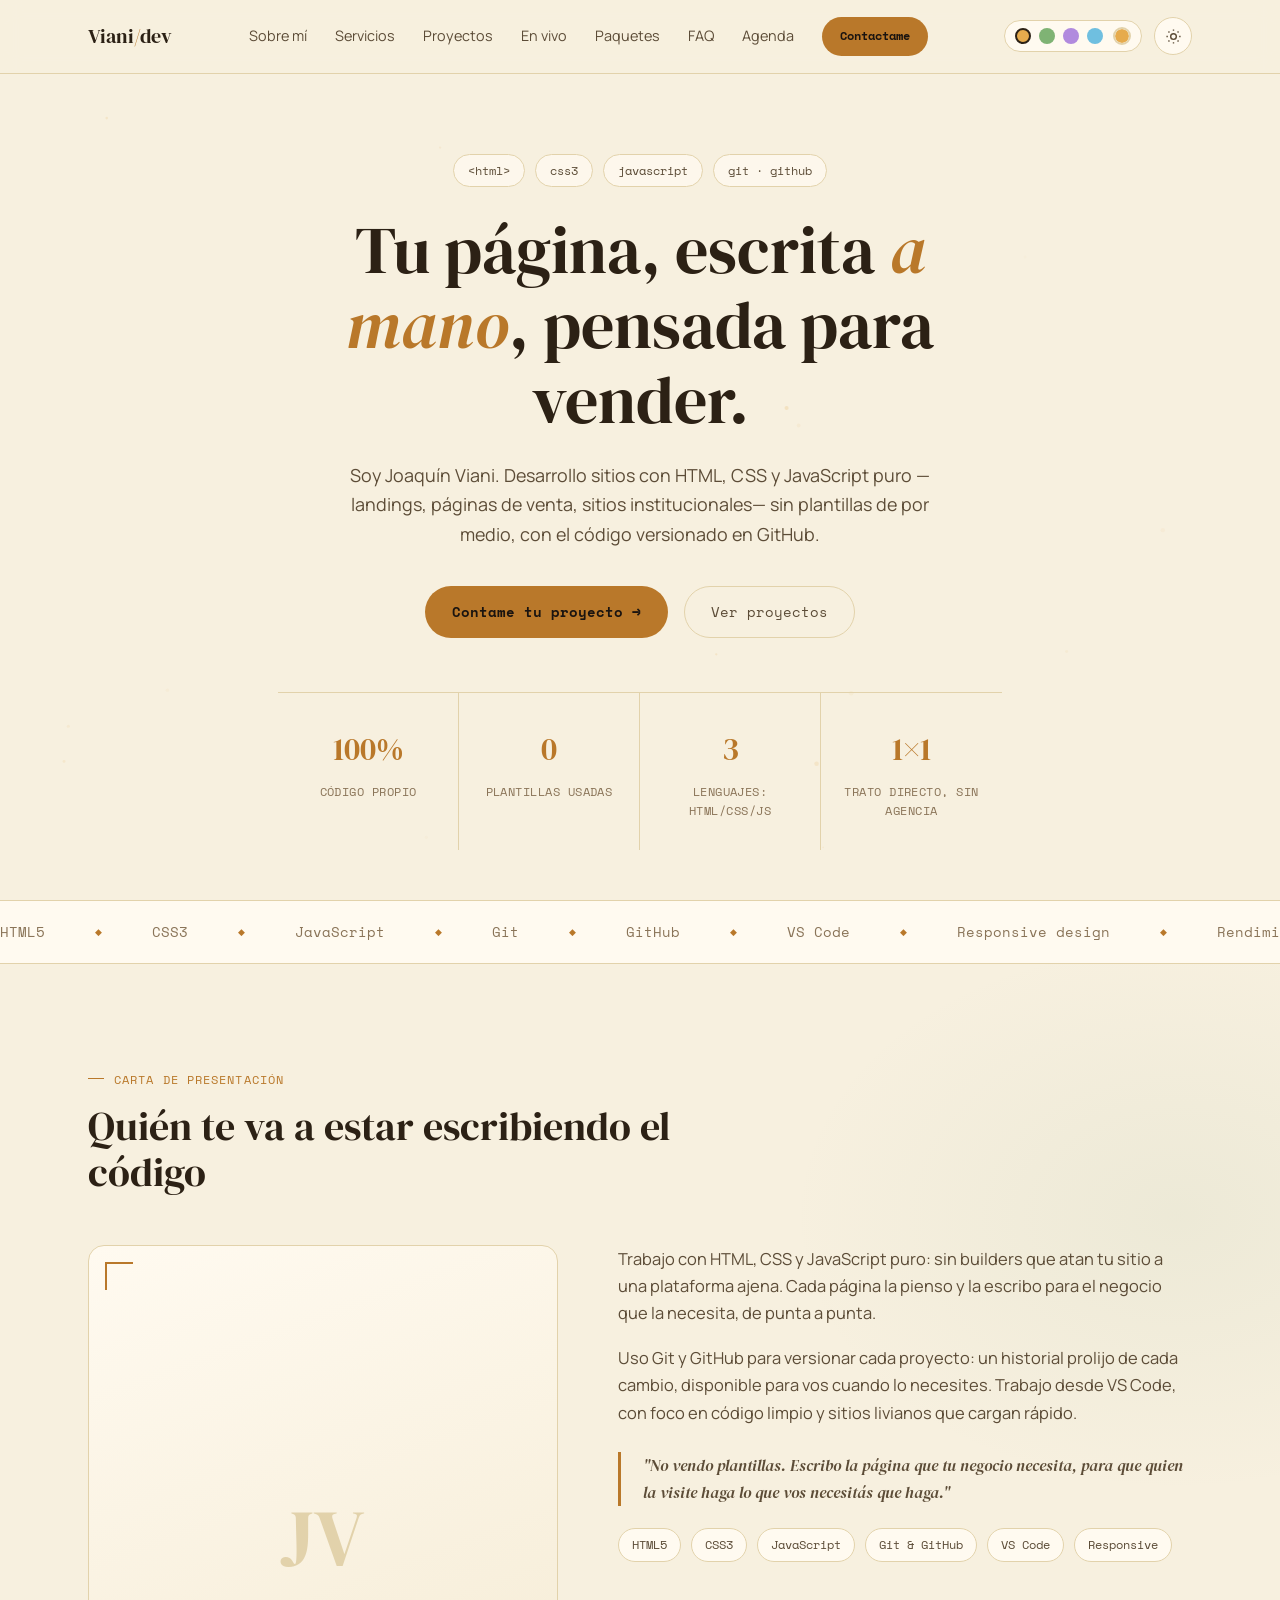
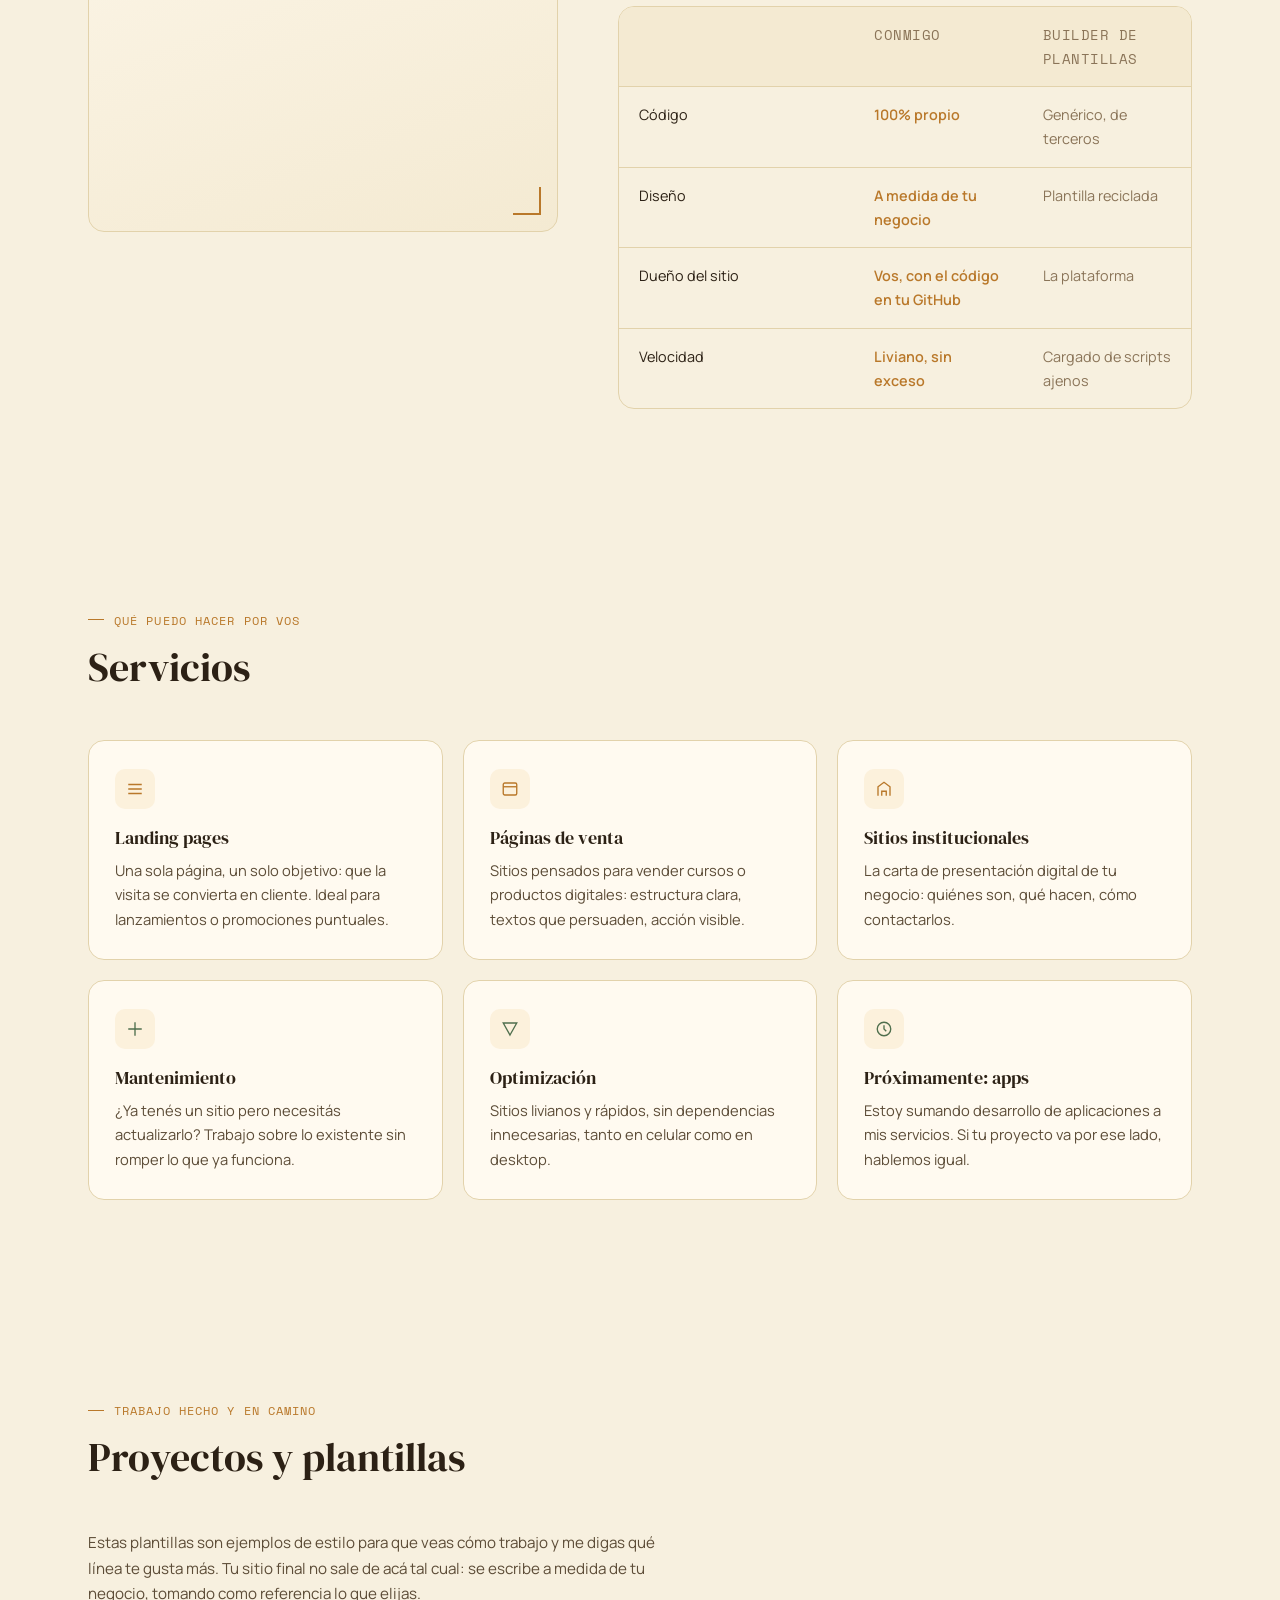
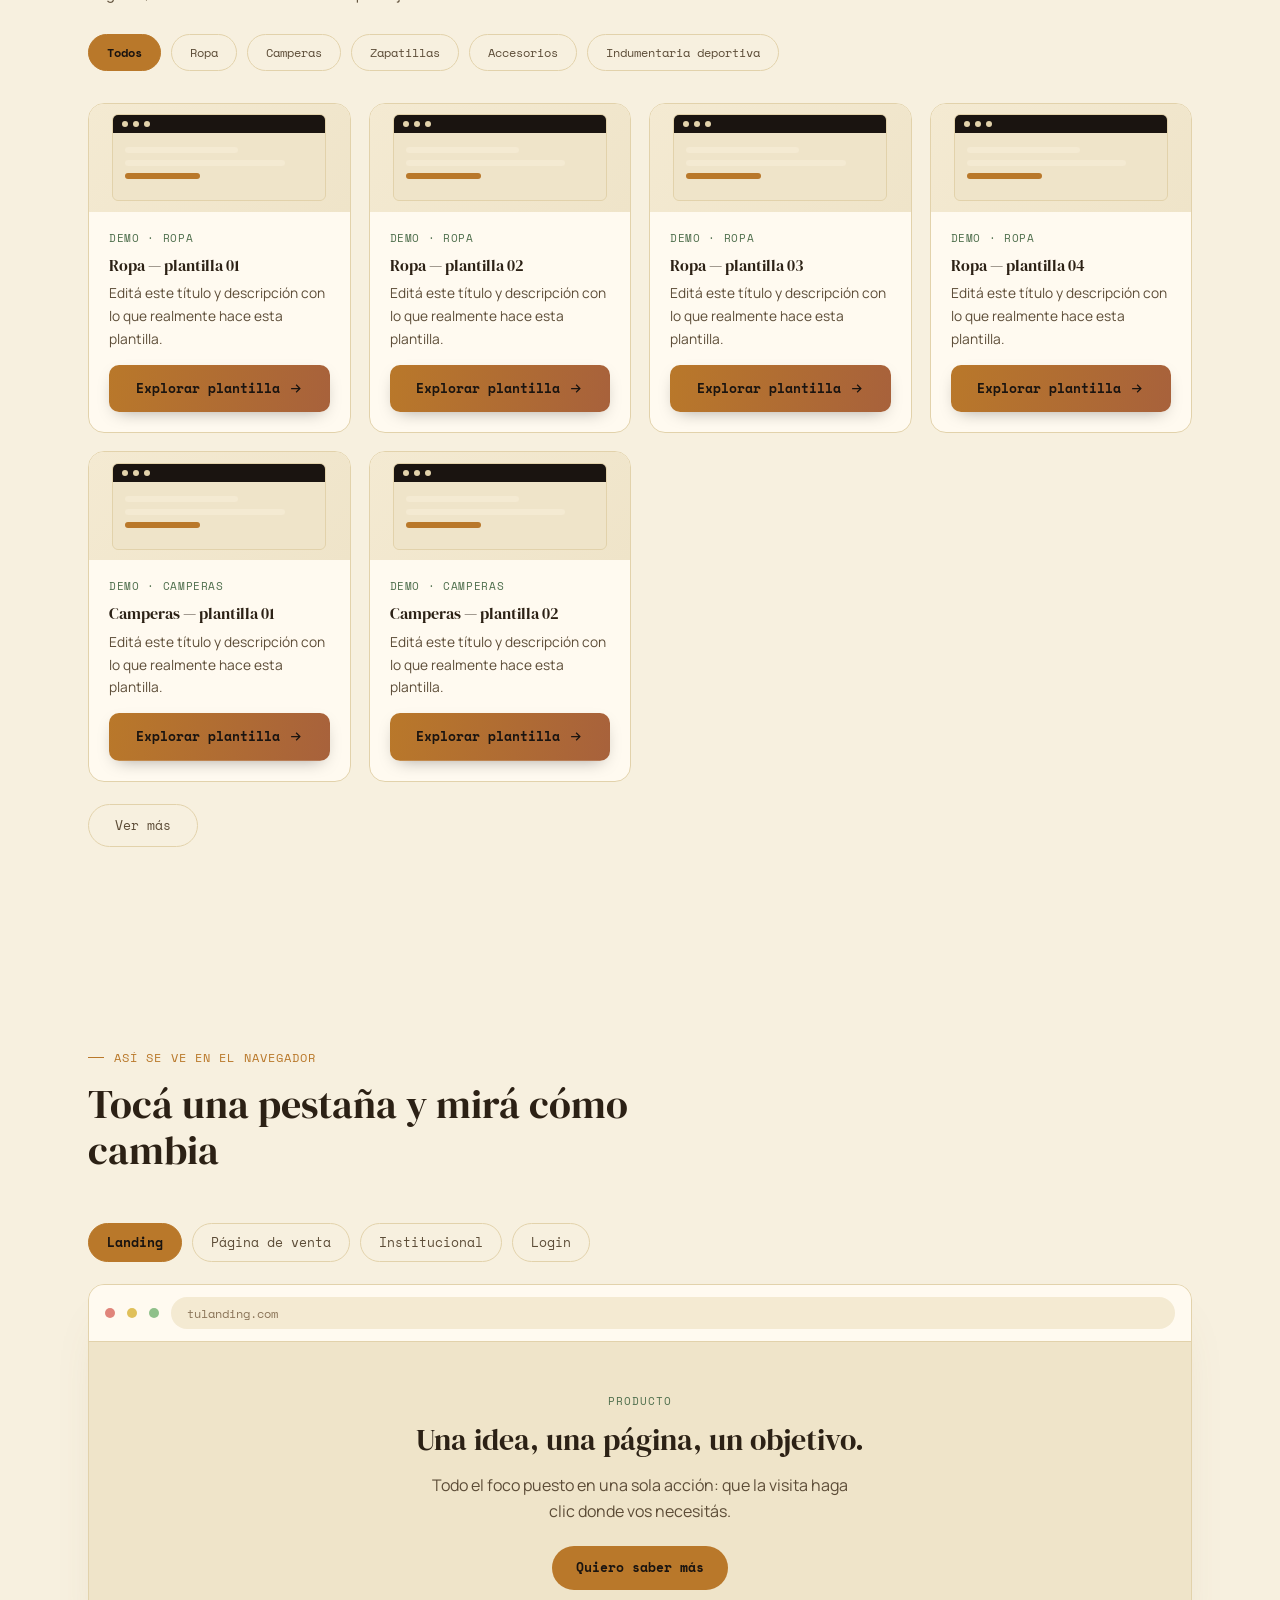
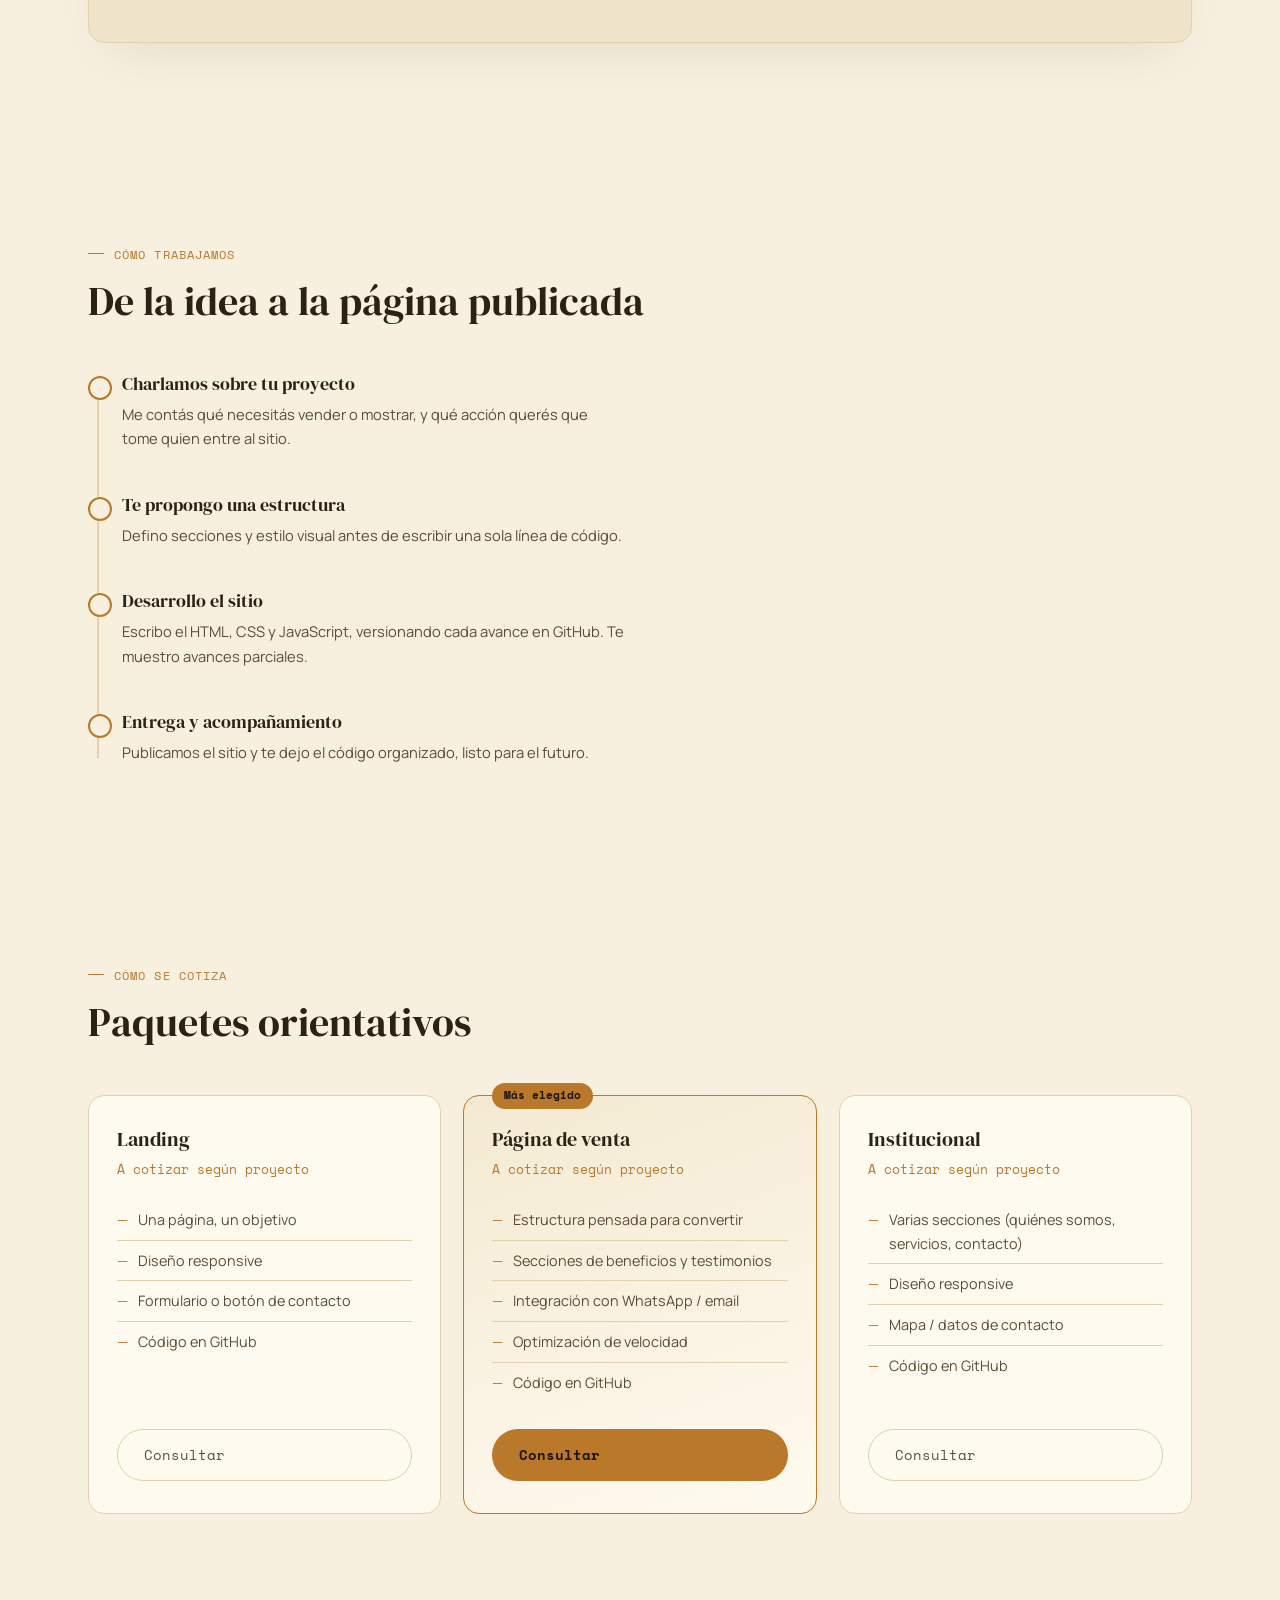
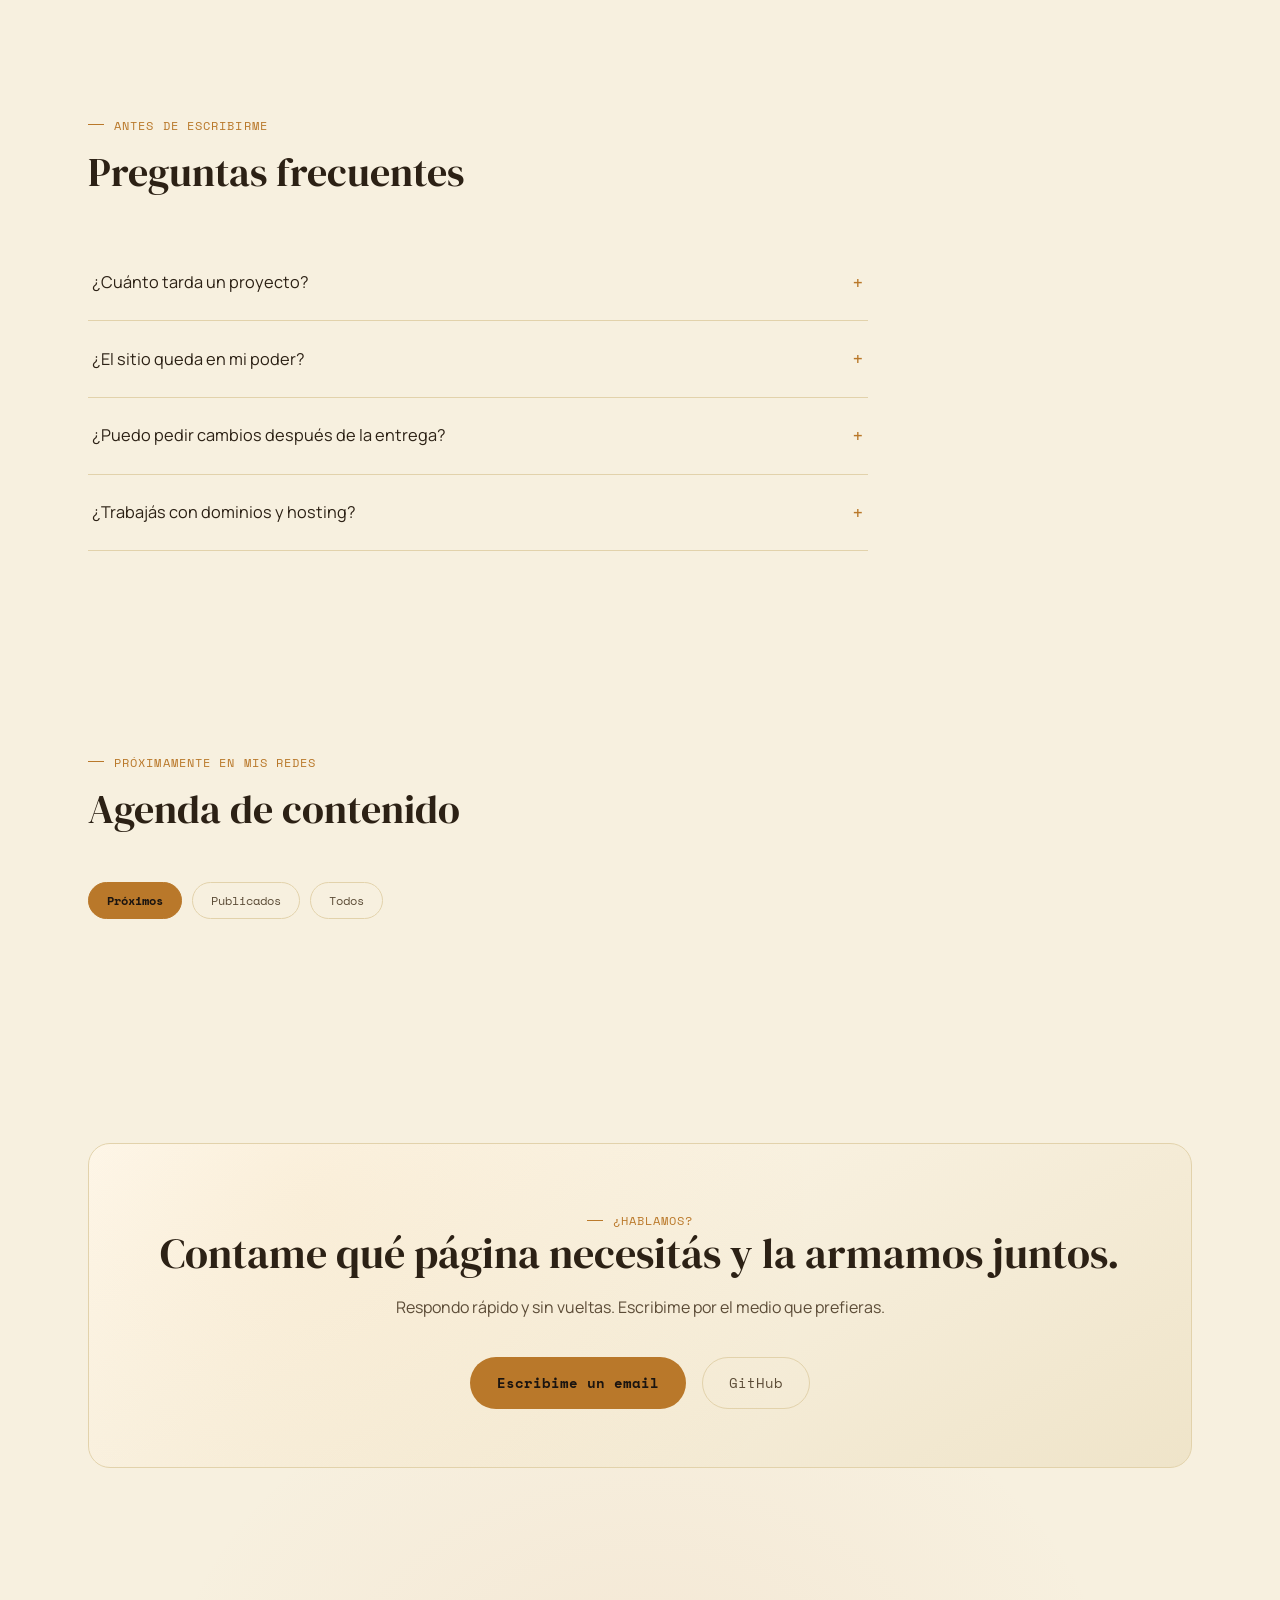
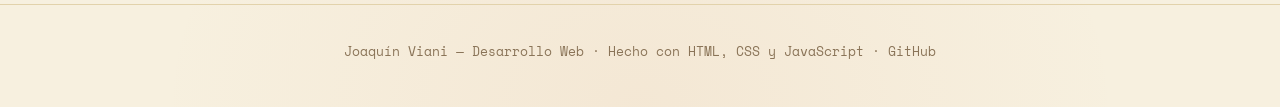
==== index.html @ 77b5a156 "Rediseño de transición de paleta, fondo ambiente global, baja temporal de Bitácora y paginado de Pro" ====
<!DOCTYPE html>
<html lang="es">
<head>
<meta charset="UTF-8">
<meta name="viewport" content="width=device-width, initial-scale=1.0">
<title>Joaquín Viani — Desarrollo Web</title>
<meta name="description" content="Joaquín Viani, desarrollador web. Sitios a medida con HTML, CSS y JavaScript.">
<link rel="preconnect" href="https://fonts.googleapis.com">
<link rel="preconnect" href="https://fonts.gstatic.com" crossorigin>
<link href="https://fonts.googleapis.com/css2?family=DM+Serif+Display:ital@0;1&family=Manrope:wght@400;500;600;700;800&family=Space+Mono:wght@400;700&display=swap" rel="stylesheet">
<link rel="stylesheet" href="style.css?v=20260902-6">
</head>
<body>
<canvas id="bgCanvas" aria-hidden="true"></canvas>

<header>
  <nav>
    <div class="logo">Viani<em>/</em>dev</div>
    <div class="nav-links">
      <a href="#sobre-mi">Sobre mí</a>
      <a href="#servicios">Servicios</a>
      <a href="#proyectos">Proyectos</a>
      <a href="#navegador">En vivo</a>
      <a href="#paquetes">Paquetes</a>
      <a href="#faq">FAQ</a>
      <a href="#agenda">Agenda</a>
      <a href="#contacto" class="nav-cta">Contactame</a>
    </div>
    <div class="nav-controls">
      <div class="palette-group" role="group" aria-label="Elegir paleta de color">
        <button class="palette-dot active" data-palette="amber" data-color="#e6ab4d" style="background:#e6ab4d" aria-label="Paleta ámbar" title="Ámbar"></button>
        <button class="palette-dot" data-palette="green" data-color="#7fb374" style="background:#7fb374" aria-label="Paleta verde" title="Verde"></button>
        <button class="palette-dot" data-palette="violet" data-color="#b18ade" style="background:#b18ade" aria-label="Paleta violeta" title="Violeta"></button>
        <button class="palette-dot" data-palette="sky" data-color="#6fbfe0" style="background:#6fbfe0" aria-label="Paleta celeste" title="Celeste"></button>
        <input type="color" class="live-color-picker" id="liveColorPicker" value="#e6ab4d" aria-label="Elegí tu propio color en vivo" title="Elegí tu propio color">
      </div>
      <button class="theme-toggle" id="themeToggle" aria-label="Cambiar entre tema claro y oscuro" title="Cambiar tema">
        <svg class="icon-moon" viewBox="0 0 24 24" fill="none" stroke="currentColor" stroke-width="2"><path d="M21 12.8A9 9 0 1 1 11.2 3a7 7 0 0 0 9.8 9.8z"/></svg>
        <svg class="icon-sun" viewBox="0 0 24 24" fill="none" stroke="currentColor" stroke-width="2"><circle cx="12" cy="12" r="4"/><path d="M12 2v2M12 20v2M4.9 4.9l1.4 1.4M17.7 17.7l1.4 1.4M2 12h2M20 12h2M4.9 19.1l1.4-1.4M17.7 6.3l1.4-1.4"/></svg>
      </button>
    </div>
  </nav>
  <div class="scroll-bar" id="scrollBar"></div>
</header>

<div class="theme-sweep" id="themeSweep"></div>

<button class="back-to-top" id="toTop" aria-label="Volver arriba" title="Volver arriba">
  <svg viewBox="0 0 24 24" fill="none" stroke="currentColor" stroke-width="2"><path d="M12 19V5M5 12l7-7 7 7"/></svg>
</button>

<main>
  <!-- ============ HERO ============ -->
  <section class="hero">
    <div class="wrap hero-inner">
      <div class="hero-badges">
        <span class="float-chip">&lt;html&gt;</span>
        <span class="float-chip">css3</span>
        <span class="float-chip">javascript</span>
        <span class="float-chip">git · github</span>
      </div>
      <h1>Tu página, escrita <em>a mano</em>, pensada para vender.</h1>
      <p class="lead">Soy Joaquín Viani. Desarrollo sitios con HTML, CSS y JavaScript puro —landings, páginas de venta, sitios institucionales— sin plantillas de por medio, con el código versionado en GitHub.</p>
      <div class="hero-ctas">
        <a href="#contacto" class="btn btn-primary">Contame tu proyecto →</a>
        <a href="#proyectos" class="btn btn-ghost">Ver proyectos</a>
      </div>

      <div class="stats-row">
        <div class="stat"><span class="num">100%</span><span class="lbl">Código propio</span></div>
        <div class="stat"><span class="num">0</span><span class="lbl">Plantillas usadas</span></div>
        <div class="stat"><span class="num">3</span><span class="lbl">Lenguajes: HTML/CSS/JS</span></div>
        <div class="stat"><span class="num">1×1</span><span class="lbl">Trato directo, sin agencia</span></div>
      </div>
    </div>
  </section>

  <div class="marquee-wrap">
    <div class="marquee-track">
      <span>HTML5</span><span>CSS3</span><span>JavaScript</span><span>Git</span><span>GitHub</span><span>VS Code</span><span>Responsive design</span><span>Rendimiento</span>
      <span>HTML5</span><span>CSS3</span><span>JavaScript</span><span>Git</span><span>GitHub</span><span>VS Code</span><span>Responsive design</span><span>Rendimiento</span>
    </div>
  </div>

  <!-- ============ SOBRE MI ============ -->
  <section id="sobre-mi">
    <div class="wrap">
      <div class="section-head reveal">
        <span class="eyebrow">Carta de presentación</span>
        <h2>Quién te va a estar escribiendo el código</h2>
      </div>
      <div class="about-wrap">
        <div class="about-frame reveal"><span class="initials">JV</span></div>
        <div class="about-copy reveal">
          <p>Trabajo con HTML, CSS y JavaScript puro: sin builders que atan tu sitio a una plataforma ajena. Cada página la pienso y la escribo para el negocio que la necesita, de punta a punta.</p>
          <p>Uso Git y GitHub para versionar cada proyecto: un historial prolijo de cada cambio, disponible para vos cuando lo necesites. Trabajo desde VS Code, con foco en código limpio y sitios livianos que cargan rápido.</p>
          <p class="quote-block">"No vendo plantillas. Escribo la página que tu negocio necesita, para que quien la visite haga lo que vos necesitás que haga."</p>
          <div class="stack-tags">
            <span class="tag">HTML5</span><span class="tag">CSS3</span><span class="tag">JavaScript</span>
            <span class="tag">Git & GitHub</span><span class="tag">VS Code</span><span class="tag">Responsive</span>
          </div>

          <div class="compare reveal">
            <div class="compare-row head"><div>&nbsp;</div><div>Conmigo</div><div>Builder de plantillas</div></div>
            <div class="compare-row"><div>Código</div><div class="me">100% propio</div><div class="them">Genérico, de terceros</div></div>
            <div class="compare-row"><div>Diseño</div><div class="me">A medida de tu negocio</div><div class="them">Plantilla reciclada</div></div>
            <div class="compare-row"><div>Dueño del sitio</div><div class="me">Vos, con el código en tu GitHub</div><div class="them">La plataforma</div></div>
            <div class="compare-row"><div>Velocidad</div><div class="me">Liviano, sin exceso</div><div class="them">Cargado de scripts ajenos</div></div>
          </div>
        </div>
      </div>
    </div>
  </section>

  <!-- ============ SERVICIOS ============ -->
  <section id="servicios">
    <div class="wrap">
      <div class="section-head reveal">
        <span class="eyebrow">Qué puedo hacer por vos</span>
        <h2>Servicios</h2>
      </div>
      <div class="services-grid">
        <div class="service-card reveal">
          <div class="icon"><svg width="18" height="18" viewBox="0 0 24 24" fill="none" stroke="var(--gold)" stroke-width="1.8"><path d="M3 12h18M3 6h18M3 18h18"/></svg></div>
          <h3>Landing pages</h3>
          <p>Una sola página, un solo objetivo: que la visita se convierta en cliente. Ideal para lanzamientos o promociones puntuales.</p>
        </div>
        <div class="service-card reveal">
          <div class="icon"><svg width="18" height="18" viewBox="0 0 24 24" fill="none" stroke="var(--gold)" stroke-width="1.8"><rect x="3" y="4" width="18" height="16" rx="2"/><path d="M3 9h18"/></svg></div>
          <h3>Páginas de venta</h3>
          <p>Sitios pensados para vender cursos o productos digitales: estructura clara, textos que persuaden, acción visible.</p>
        </div>
        <div class="service-card reveal">
          <div class="icon"><svg width="18" height="18" viewBox="0 0 24 24" fill="none" stroke="var(--gold)" stroke-width="1.8"><path d="M4 21V9l8-6 8 6v12"/><path d="M9 21v-6h6v6"/></svg></div>
          <h3>Sitios institucionales</h3>
          <p>La carta de presentación digital de tu negocio: quiénes son, qué hacen, cómo contactarlos.</p>
        </div>
        <div class="service-card reveal">
          <div class="icon"><svg width="18" height="18" viewBox="0 0 24 24" fill="none" stroke="var(--sage)" stroke-width="1.8"><path d="M12 3v18M3 12h18"/></svg></div>
          <h3>Mantenimiento</h3>
          <p>¿Ya tenés un sitio pero necesitás actualizarlo? Trabajo sobre lo existente sin romper lo que ya funciona.</p>
        </div>
        <div class="service-card reveal">
          <div class="icon"><svg width="18" height="18" viewBox="0 0 24 24" fill="none" stroke="var(--sage)" stroke-width="1.8"><path d="M12 20l9-16H3z"/></svg></div>
          <h3>Optimización</h3>
          <p>Sitios livianos y rápidos, sin dependencias innecesarias, tanto en celular como en desktop.</p>
        </div>
        <div class="service-card reveal">
          <div class="icon"><svg width="18" height="18" viewBox="0 0 24 24" fill="none" stroke="var(--sage)" stroke-width="1.8"><circle cx="12" cy="12" r="9"/><path d="M12 7v5l3 3"/></svg></div>
          <h3>Próximamente: apps</h3>
          <p>Estoy sumando desarrollo de aplicaciones a mis servicios. Si tu proyecto va por ese lado, hablemos igual.</p>
        </div>
      </div>
    </div>
  </section>

  <!-- ============ PROYECTOS ============ -->
  <section id="proyectos">
    <div class="wrap">
      <div class="section-head reveal">
        <span class="eyebrow">Trabajo hecho y en camino</span>
        <h2>Proyectos y plantillas</h2>
      </div>
      <p style="color:var(--dim); max-width:64ch; margin-bottom:28px; font-size:0.95rem;">Estas plantillas son ejemplos de estilo para que veas cómo trabajo y me digas qué línea te gusta más. Tu sitio final no sale de acá tal cual: se escribe a medida de tu negocio, tomando como referencia lo que elijas.</p>
      <div class="filter-row" id="filterRow"></div>
      <div class="projects-grid" id="projectsGrid"></div>
      <button class="agenda-more" id="projectsMore" type="button">Ver más</button>
    </div>
  </section>


  <!-- ============ NAVEGADOR EN VIVO ============ -->
  <section id="navegador">
    <div class="wrap">
      <div class="section-head reveal">
        <span class="eyebrow">Así se ve en el navegador</span>
        <h2>Tocá una pestaña y mirá cómo cambia</h2>
      </div>
      <div class="demo-tabs">
        <button class="demo-tab active" data-demo="landing">Landing</button>
        <button class="demo-tab" data-demo="venta">Página de venta</button>
        <button class="demo-tab" data-demo="institucional">Institucional</button>
        <button class="demo-tab" data-demo="login">Login</button>
      </div>
      <div class="big-browser reveal">
        <div class="big-browser-bar">
          <span class="bb-dot r"></span><span class="bb-dot y"></span><span class="bb-dot g"></span>
          <div class="big-browser-url" id="demoUrl">tulanding.com</div>
        </div>
        <div class="demo-screen active" data-screen="landing">
          <span class="d-eyebrow">Producto</span>
          <h3>Una idea, una página, un objetivo.</h3>
          <p>Todo el foco puesto en una sola acción: que la visita haga clic donde vos necesitás.</p>
          <span class="d-btn">Quiero saber más</span>
        </div>
        <div class="demo-screen" data-screen="venta">
          <span class="d-eyebrow">Curso online</span>
          <h3>Tu curso, listo para vender hoy.</h3>
          <p>Beneficios, testimonios y botón de inscripción, en una estructura pensada para convertir.</p>
          <span class="d-btn">Inscribirme</span>
        </div>
        <div class="demo-screen" data-screen="institucional">
          <span class="d-eyebrow">Negocio local</span>
          <h3>Quiénes somos y cómo encontrarnos.</h3>
          <p>La carta de presentación digital de tu negocio, simple y fácil de mantener.</p>
          <span class="d-btn">Contactar</span>
        </div>
        <div class="demo-screen" data-screen="login">
          <div class="glow-login">
            <h3>Bienvenido de nuevo</h3>
            <input type="text" class="glow-input" placeholder="Usuario" readonly>
            <input type="password" class="glow-input" placeholder="Contraseña" readonly>
            <span class="d-btn">Ingresar</span>
          </div>
        </div>
      </div>
    </div>
  </section>

  <!-- ============ PROCESO ============ -->
  <section id="proceso">
    <div class="wrap">
      <div class="section-head reveal">
        <span class="eyebrow">Cómo trabajamos</span>
        <h2>De la idea a la página publicada</h2>
      </div>
      <div class="timeline">
        <div class="t-item reveal"><h3>Charlamos sobre tu proyecto</h3><p>Me contás qué necesitás vender o mostrar, y qué acción querés que tome quien entre al sitio.</p></div>
        <div class="t-item reveal"><h3>Te propongo una estructura</h3><p>Defino secciones y estilo visual antes de escribir una sola línea de código.</p></div>
        <div class="t-item reveal"><h3>Desarrollo el sitio</h3><p>Escribo el HTML, CSS y JavaScript, versionando cada avance en GitHub. Te muestro avances parciales.</p></div>
        <div class="t-item reveal"><h3>Entrega y acompañamiento</h3><p>Publicamos el sitio y te dejo el código organizado, listo para el futuro.</p></div>
      </div>
    </div>
  </section>

  <!-- ============ PAQUETES ============ -->
  <section id="paquetes">
    <div class="wrap">
      <div class="section-head reveal">
        <span class="eyebrow">Cómo se cotiza</span>
        <h2>Paquetes orientativos</h2>
      </div>
      <div class="pricing-grid">
        <div class="price-card reveal">
          <h3>Landing</h3>
          <span class="price-sub">A cotizar según proyecto</span>
          <ul>
            <li>Una página, un objetivo</li>
            <li>Diseño responsive</li>
            <li>Formulario o botón de contacto</li>
            <li>Código en GitHub</li>
          </ul>
          <a href="#contacto" class="btn btn-ghost">Consultar</a>
        </div>
        <div class="price-card featured reveal">
          <h3>Página de venta</h3>
          <span class="price-sub">A cotizar según proyecto</span>
          <ul>
            <li>Estructura pensada para convertir</li>
            <li>Secciones de beneficios y testimonios</li>
            <li>Integración con WhatsApp / email</li>
            <li>Optimización de velocidad</li>
            <li>Código en GitHub</li>
          </ul>
          <a href="#contacto" class="btn btn-primary">Consultar</a>
        </div>
        <div class="price-card reveal">
          <h3>Institucional</h3>
          <span class="price-sub">A cotizar según proyecto</span>
          <ul>
            <li>Varias secciones (quiénes somos, servicios, contacto)</li>
            <li>Diseño responsive</li>
            <li>Mapa / datos de contacto</li>
            <li>Código en GitHub</li>
          </ul>
          <a href="#contacto" class="btn btn-ghost">Consultar</a>
        </div>
      </div>
    </div>
  </section>

  <!-- ============ FAQ ============ -->
  <section id="faq">
    <div class="wrap">
      <div class="section-head reveal">
        <span class="eyebrow">Antes de escribirme</span>
        <h2>Preguntas frecuentes</h2>
      </div>
      <div class="faq-list">
        <details class="faq-item reveal">
          <summary>¿Cuánto tarda un proyecto? <span class="plus">+</span></summary>
          <p class="faq-a">Depende de la complejidad: una landing simple puede estar en pocos días; un sitio institucional con varias secciones lleva más tiempo. Te doy un plazo estimado apenas hablamos de tu proyecto.</p>
        </details>
        <details class="faq-item reveal">
          <summary>¿El sitio queda en mi poder? <span class="plus">+</span></summary>
          <p class="faq-a">Sí. Te entrego el código fuente y el repositorio, así el sitio es tuyo y no depende de que yo siga disponible para que siga funcionando.</p>
        </details>
        <details class="faq-item reveal">
          <summary>¿Puedo pedir cambios después de la entrega? <span class="plus">+</span></summary>
          <p class="faq-a">Sí, coordinamos el alcance de esos ajustes cuando surjan. Como conozco el código de tu proyecto, suele ser rápido.</p>
        </details>
        <details class="faq-item reveal">
          <summary>¿Trabajás con dominios y hosting? <span class="plus">+</span></summary>
          <p class="faq-a">Te oriento en cómo conseguirlos y dejar el sitio publicado, aunque la contratación del dominio/hosting corre por tu cuenta.</p>
        </details>
      </div>
    </div>
  </section>

  <!-- ============ AGENDA DE CONTENIDO ============ -->
  <section id="agenda">
    <div class="wrap">
      <div class="section-head reveal">
        <span class="eyebrow">Próximamente en mis redes</span>
        <h2>Agenda de contenido</h2>
      </div>
      <div class="filter-row" id="agendaFilterRow"></div>
      <div class="agenda-grid reveal" id="agendaGrid">
        <div class="agenda-card" data-date="2026-09-04"><div class="ac-date"><span class="ac-day">04</span><span class="ac-mon">Sep</span></div><p class="ac-title">Selector de color en vivo</p><a class="ac-tag" href="https://instagram.com/viani.dev" target="_blank" rel="noopener">Instagram</a></div>
        <div class="agenda-card" data-date="2026-09-06"><div class="ac-date"><span class="ac-day">06</span><span class="ac-mon">Sep</span></div><p class="ac-title">3 proyectos que te consiguen tu primer cliente</p><a class="ac-tag" href="https://instagram.com/viani.dev" target="_blank" rel="noopener">Instagram</a></div>
        <div class="agenda-card" data-date="2026-09-07"><div class="ac-date"><span class="ac-day">07</span><span class="ac-mon">Sep</span></div><p class="ac-title">Modo oscuro con transición tipo iris</p><a class="ac-tag" href="https://instagram.com/viani.dev" target="_blank" rel="noopener">Instagram</a></div>
        <div class="agenda-card" data-date="2026-09-09"><div class="ac-date"><span class="ac-day">09</span><span class="ac-mon">Sep</span></div><p class="ac-title">CSS Cheat Sheet: las propiedades que más vas a usar</p><a class="ac-tag" href="https://instagram.com/viani.dev" target="_blank" rel="noopener">Instagram</a></div>
        <div class="agenda-card" data-date="2026-09-11"><div class="ac-date"><span class="ac-day">11</span><span class="ac-mon">Sep</span></div><p class="ac-title">Filtro de categorías sin ninguna librería</p><a class="ac-tag" href="https://instagram.com/viani.dev" target="_blank" rel="noopener">Instagram</a></div>
        <div class="agenda-card" data-date="2026-09-13"><div class="ac-date"><span class="ac-day">13</span><span class="ac-mon">Sep</span></div><p class="ac-title">Antes/Después: de HTML sin estilos a esto</p><a class="ac-tag" href="https://instagram.com/viani.dev" target="_blank" rel="noopener">Instagram</a></div>
        <div class="agenda-card" data-date="2026-09-14"><div class="ac-date"><span class="ac-day">14</span><span class="ac-mon">Sep</span></div><p class="ac-title">Partículas animadas en el hero con Canvas</p><a class="ac-tag" href="https://instagram.com/viani.dev" target="_blank" rel="noopener">Instagram</a></div>
        <div class="agenda-card" data-date="2026-09-16"><div class="ac-date"><span class="ac-day">16</span><span class="ac-mon">Sep</span></div><p class="ac-title">CSS Grid en 60 segundos</p><a class="ac-tag" href="https://instagram.com/viani.dev" target="_blank" rel="noopener">Instagram</a></div>
        <div class="agenda-card" data-date="2026-09-18"><div class="ac-date"><span class="ac-day">18</span><span class="ac-mon">Sep</span></div><p class="ac-title">Barra de progreso de scroll en 4 líneas</p><a class="ac-tag" href="https://instagram.com/viani.dev" target="_blank" rel="noopener">Instagram</a></div>
        <div class="agenda-card" data-date="2026-09-20"><div class="ac-date"><span class="ac-day">20</span><span class="ac-mon">Sep</span></div><p class="ac-title">FAQ acordeón sin una sola línea de JavaScript</p><a class="ac-tag" href="https://instagram.com/viani.dev" target="_blank" rel="noopener">Instagram</a></div>
        <div class="agenda-card" data-date="2026-09-21"><div class="ac-date"><span class="ac-day">21</span><span class="ac-mon">Sep</span></div><p class="ac-title">Antes de aceptar un cliente, preguntate esto</p><a class="ac-tag" href="https://instagram.com/viani.dev" target="_blank" rel="noopener">Instagram</a></div>
        <div class="agenda-card" data-date="2026-09-23"><div class="ac-date"><span class="ac-day">23</span><span class="ac-mon">Sep</span></div><p class="ac-title">Texto en movimiento infinito (marquee) con CSS puro</p><a class="ac-tag" href="https://instagram.com/viani.dev" target="_blank" rel="noopener">Instagram</a></div>
        <div class="agenda-card" data-date="2026-09-25"><div class="ac-date"><span class="ac-day">25</span><span class="ac-mon">Sep</span></div><p class="ac-title">5 funciones de JavaScript que todo dev debería saber</p><a class="ac-tag" href="https://instagram.com/viani.dev" target="_blank" rel="noopener">Instagram</a></div>
        <div class="agenda-card" data-date="2026-09-27"><div class="ac-date"><span class="ac-day">27</span><span class="ac-mon">Sep</span></div><p class="ac-title">Animaciones al hacer scroll con Intersection Observer</p><a class="ac-tag" href="https://instagram.com/viani.dev" target="_blank" rel="noopener">Instagram</a></div>
        <div class="agenda-card" data-date="2026-09-28"><div class="ac-date"><span class="ac-day">28</span><span class="ac-mon">Sep</span></div><p class="ac-title">Login animado con efecto glow</p><a class="ac-tag" href="https://instagram.com/viani.dev" target="_blank" rel="noopener">Instagram</a></div>
        <div class="agenda-card" data-date="2026-09-30"><div class="ac-date"><span class="ac-day">30</span><span class="ac-mon">Sep</span></div><p class="ac-title">Reto: armá esto en 60 segundos</p><a class="ac-tag" href="https://instagram.com/viani.dev" target="_blank" rel="noopener">Instagram</a></div>
      </div>
      <button class="agenda-more" id="agendaMore" type="button">Ver más</button>
    </div>
  </section>

  <!-- ============ BITÁCORA (dada de baja temporalmente a pedido — el contenido queda acá abajo comentado para reactivarla sacando este comentario) ============
  <section id="bitacora">
    <div class="wrap">
      <div class="section-head reveal">
        <span class="eyebrow">Bitácora</span>
        <h2>Este mismo sitio, en construcción constante</h2>
      </div>
      <div class="gitlog-rail reveal">
        <div class="gitlog-item"><span class="gl-msg">Sumada pestaña Login con efecto glow al navegador interactivo</span><span class="gl-time">hoy</span></div>
        <div class="gitlog-item"><span class="gl-msg">Sumado selector de color en vivo en el header</span><span class="gl-time">hoy</span></div>
        <div class="gitlog-item"><span class="gl-msg">Sumado selector de tema oscuro / claro</span><span class="gl-time">hoy</span></div>
        <div class="gitlog-item"><span class="gl-msg">Agregado navegador interactivo con pestañas</span><span class="gl-time">hoy</span></div>
        <div class="gitlog-item"><span class="gl-msg">Sumados filtros de categoría en Proyectos</span><span class="gl-time">esta semana</span></div>
        <div class="gitlog-item"><span class="gl-msg">Agregada sección de FAQ con acordeón</span><span class="gl-time">esta semana</span></div>
        <div class="gitlog-item"><span class="gl-msg">Primera versión publicada</span><span class="gl-time">esta semana</span></div>
      </div>
    </div>
  </section>
  -->

  <!-- ============ CONTACTO ============ -->
  <section id="contacto">
    <div class="wrap">
      <div class="contact-box reveal">
        <span class="eyebrow">¿Hablamos?</span>
        <h2>Contame qué página necesitás y la armamos juntos.</h2>
        <p>Respondo rápido y sin vueltas. Escribime por el medio que prefieras.</p>
        <div class="contact-links">
          <a href="mailto:viani.code@gmail.com" class="btn btn-primary">Escribime un email</a>
          <a href="https://github.com/vianidev" class="btn btn-ghost">GitHub</a>
        </div>
      </div>
    </div>
  </section>
</main>

<footer>
  <div class="wrap">
    <p>Joaquín Viani — Desarrollo Web · Hecho con HTML, CSS y JavaScript · <a href="https://github.com/vianidev">GitHub</a></p>
  </div>
</footer>

<script src="script.js?v=20260902-6"></script>

</body>
</html>
---- style.css ----
@property --gold{ syntax:'<color>'; inherits:true; initial-value:#e6ab4d; }
@property --gold-deep{ syntax:'<color>'; inherits:true; initial-value:#c68a34; }

:root{
    --bg: #17110d;
    --bg-2: #1e1610;
    --surface: #271d15;
    --surface-2: #302418;
    --border: #3d2f21;
    --cream: #f6ecd9;
    --dim: #c2ae91;
    --faint: #8a7860;
    --gold: #e6ab4d;
    --gold-deep: #c68a34;
    --copper: #cf8258;
    --sage: #85a583;
    --maxw: 1160px;
    --radius: 16px;
    --header-bg: rgba(23,17,13,0.85);
    --chip-bg: rgba(39,29,21,0.6);
    --shadow: rgba(0,0,0,0.5);
    transition: --gold .5s ease, --gold-deep .5s ease;
  }
  html.no-color-transition{ transition:none !important; }
  html[data-theme="light"]{
    --bg: #f7f0df;
    --bg-2: #efe4c9;
    --surface: #fffaf0;
    --surface-2: #f4ead2;
    --border: #e2d2ab;
    --cream: #2c2115;
    --dim: #5c4c37;
    --faint: #8a7458;
    --gold: #b9782a;
    --gold-deep: #99631f;
    --copper: #a8623b;
    --sage: #4f6f4d;
    --header-bg: rgba(247,240,223,0.85);
    --chip-bg: rgba(255,250,240,0.75);
    --shadow: rgba(120,100,70,0.18);
  }
  html{ transition: background-color .3s ease, --gold .5s ease, --gold-deep .5s ease; }
  body{ transition: color .3s ease; }

  /* ---------- PALETAS DE COLOR ---------- */
  html[data-palette="green"]{ --gold: #7fb374; --gold-deep: #5e9852; }
  html[data-theme="light"][data-palette="green"]{ --gold: #4f7a46; --gold-deep: #3d6136; }

  html[data-palette="violet"]{ --gold: #b18ade; --gold-deep: #9569c4; }
  html[data-theme="light"][data-palette="violet"]{ --gold: #6f4a99; --gold-deep: #593b7d; }

  html[data-palette="sky"]{ --gold: #6fbfe0; --gold-deep: #4aa0c7; }
  html[data-theme="light"][data-palette="sky"]{ --gold: #2f7ea0; --gold-deep: #24647f; }

  *{ box-sizing:border-box; margin:0; padding:0; }
  html{
    scroll-behavior:smooth;
    background:
      radial-gradient(ellipse 900px 500px at 12% -5%, rgba(230,171,77,0.13), transparent 60%),
      radial-gradient(ellipse 700px 500px at 92% 15%, rgba(133,165,131,0.09), transparent 55%),
      radial-gradient(ellipse 800px 600px at 50% 100%, rgba(207,130,88,0.08), transparent 60%),
      var(--bg);
  }
  body{
    color: var(--cream);
    font-family: 'Manrope', sans-serif;
    line-height: 1.65;
    -webkit-font-smoothing: antialiased;
    overflow-x: hidden;
  }
  ::selection{ background: rgba(230,171,77,0.3); }
  a{ color:inherit; text-decoration:none; }
  .wrap{ max-width: var(--maxw); margin:0 auto; padding: 0 28px; }
  h1,h2,h3{ font-family:'DM Serif Display', serif; font-weight:400; line-height:1.15; }
  em{ font-style:italic; color: var(--gold); }

  .eyebrow{
    font-family:'Space Mono', monospace; font-size:0.76rem; letter-spacing:0.09em;
    text-transform:uppercase; color: var(--gold); display:inline-flex; align-items:center; gap:10px;
  }
  .eyebrow::before{ content:""; width:16px; height:1px; background: var(--gold); }

  a:focus-visible, button:focus-visible, summary:focus-visible{
    outline: 2px solid var(--gold); outline-offset:3px; border-radius:4px;
  }

  .reveal{ opacity:0; transform: translateY(18px); transition: opacity .6s ease, transform .6s ease; }
  .reveal.in{ opacity:1; transform:none; }
  @media (prefers-reduced-motion: reduce){
    .reveal{ opacity:1 !important; transform:none !important; transition:none !important; }
  }

  /* ---------- NAV ---------- */
  header{ position:sticky; top:0; z-index:60; background: var(--header-bg); backdrop-filter: blur(10px); border-bottom: 1px solid var(--border); }
  nav{ max-width: var(--maxw); margin:0 auto; padding:17px 28px; display:flex; align-items:center; justify-content:space-between; }
  .logo{ font-family:'DM Serif Display', serif; font-size:1.25rem; }
  .logo em{ font-style:normal; }
  .nav-links{ display:flex; gap:28px; align-items:center; font-size:0.9rem; color: var(--dim); }
  .nav-links a:hover{ color: var(--cream); }
  .nav-cta{
    font-family:'Space Mono', monospace; font-size:0.78rem; padding:9px 18px;
    background: var(--gold); color:#1a1410; border-radius:100px; font-weight:700;
  }
  .nav-cta:hover{ background:#f0ba63; }
  @media (max-width:820px){ .nav-links{ display:none; } }
  .scroll-bar{ position:absolute; bottom:-1px; left:0; height:2px; background: var(--gold); width:0%; }

  /* ---------- HERO ---------- */
  .hero{ padding: 80px 0 0; position:relative; }
  .hero-inner{ text-align:center; max-width: 780px; margin: 0 auto; padding-bottom: 50px; }
  .hero-badges{ display:flex; justify-content:center; gap:10px; flex-wrap:wrap; margin-bottom:26px; }
  .float-chip{
    font-family:'Space Mono', monospace; font-size:0.72rem; padding:6px 14px;
    border:1px solid var(--border); border-radius:100px; color: var(--dim);
    background: var(--chip-bg); animation: float 5s ease-in-out infinite;
    position: relative; z-index: 2;
  }
  .float-chip:nth-child(2){ animation-delay: .6s; }
  .float-chip:nth-child(3){ animation-delay: 1.2s; }
  .float-chip:nth-child(4){ animation-delay: 1.8s; }
  @keyframes float{ 0%,100%{ transform: translateY(0);} 50%{ transform: translateY(-6px);} }
  @media (prefers-reduced-motion: reduce){ .float-chip{ animation:none; } }

  .hero h1{ font-size: clamp(2.5rem, 6vw, 4.1rem); margin-bottom:22px; }
  .hero .lead{ color: var(--dim); font-size:1.12rem; max-width:56ch; margin: 0 auto 36px; }
  .hero-ctas{ display:flex; gap:16px; justify-content:center; flex-wrap:wrap; }

  .btn{ font-family:'Space Mono', monospace; font-size:0.85rem; padding:14px 26px; border-radius:100px; display:inline-flex; align-items:center; gap:8px; transition: all .2s ease; border:1px solid transparent; }
  .btn-primary{ background: var(--gold); color:#1a1410; font-weight:700; }
  .btn-primary:hover{ background:#f0ba63; transform: translateY(-2px); }
  .btn-ghost{ border-color: var(--border); color: var(--dim); }
  .btn-ghost:hover{ border-color: var(--dim); color: var(--cream); }

  /* stats row */
  .stats-row{
    display:grid; grid-template-columns: repeat(4,1fr);
    max-width: 920px; margin: 54px auto 0; border-top:1px solid var(--border);
  }
  .stat{ text-align:center; padding: 30px 14px; border-right:1px solid var(--border); }
  .stat:last-child{ border-right:none; }
  .stat .num{ font-family:'DM Serif Display', serif; font-size:2rem; color: var(--gold); display:block; }
  .stat .lbl{ font-family:'Space Mono', monospace; font-size:0.72rem; color: var(--faint); text-transform:uppercase; letter-spacing:0.04em; margin-top:6px; display:block; }
  @media (max-width:700px){ .stats-row{ grid-template-columns: 1fr 1fr; } .stat:nth-child(2){ border-right:none; } }

  /* ---------- MARQUEE ---------- */
  .marquee-wrap{ overflow:hidden; border-top:1px solid var(--border); border-bottom:1px solid var(--border); background: var(--surface); padding: 20px 0; }
  .marquee-track{ display:flex; gap:50px; width: max-content; animation: scroll-left 26s linear infinite; }
  @keyframes scroll-left{ from{ transform: translateX(0);} to{ transform: translateX(-50%);} }
  .marquee-track span{ font-family:'Space Mono', monospace; font-size:0.85rem; color: var(--faint); white-space:nowrap; display:flex; align-items:center; gap:10px; }
  .marquee-track span::after{ content:"◆"; color: var(--gold); font-size:0.55rem; margin-left:40px; }
  @media (prefers-reduced-motion: reduce){ .marquee-track{ animation:none; } }

  /* ---------- SECTION GENERIC ---------- */
  section{ padding: 96px 0; }
  .section-head{ margin-bottom: 50px; max-width:640px; }
  .section-head h2{ font-size: clamp(1.8rem,3.2vw,2.5rem); margin-top:14px; }

  /* ---------- SOBRE MI ---------- */
  .about-wrap{ display:grid; grid-template-columns: 0.9fr 1.1fr; gap:60px; }
  .about-frame{
    aspect-ratio: 4/5; border-radius: var(--radius); border:1px solid var(--border);
    background: linear-gradient(160deg, var(--surface), var(--surface-2));
    position:relative; overflow:hidden;
  }
  .about-frame::before, .about-frame::after{
    content:""; position:absolute; width:26px; height:26px; border: 2px solid var(--gold);
  }
  .about-frame::before{ top:16px; left:16px; border-right:none; border-bottom:none; }
  .about-frame::after{ bottom:16px; right:16px; border-left:none; border-top:none; }
  .about-frame .initials{ position:absolute; inset:0; display:flex; align-items:center; justify-content:center; font-family:'DM Serif Display', serif; font-size:5rem; color: var(--border); }
  .about-copy p{ color: var(--dim); margin-bottom:18px; font-size:1.03rem; }
  .quote-block{ font-family:'DM Serif Display', serif; font-style:italic; font-size:1.3rem; color: var(--cream); border-left:3px solid var(--gold); padding-left:22px; margin:26px 0; }
  .stack-tags{ display:flex; flex-wrap:wrap; gap:10px; margin-top:22px; }
  .tag{ font-family:'Space Mono', monospace; font-size:0.74rem; padding:6px 13px; border-radius:100px; background: var(--surface); border:1px solid var(--border); color: var(--dim); }
  @media (max-width:900px){ .about-wrap{ grid-template-columns:1fr; } .about-frame{ max-width:280px; aspect-ratio:1; } }

  /* comparación */
  .compare{ margin-top:44px; border:1px solid var(--border); border-radius: var(--radius); overflow:hidden; }
  .compare-row{ display:grid; grid-template-columns: 1.4fr 1fr 1fr; }
  .compare-row > div{ padding: 16px 20px; font-size:0.9rem; }
  .compare-row.head{ background: var(--surface-2); font-family:'Space Mono', monospace; font-size:0.76rem; text-transform:uppercase; letter-spacing:0.04em; color: var(--faint); }
  .compare-row:not(.head){ border-top:1px solid var(--border); }
  .compare-row .me{ color: var(--gold); font-weight:600; }
  .compare-row .them{ color: var(--faint); }
  @media (max-width:640px){ .compare-row > div:nth-child(1){ font-size:0.84rem; } .compare-row{ grid-template-columns:1.2fr 1fr 1fr; } .compare-row > div{ padding:14px 12px; } }

  /* ---------- SERVICIOS ---------- */
  .services-grid{ display:grid; grid-template-columns: repeat(3,1fr); gap:20px; }
  .service-card{ background: var(--surface); border:1px solid var(--border); border-radius: var(--radius); padding:28px 26px; transition: all .25s ease; }
  .service-card:hover{ background: var(--surface-2); border-color:#544128; transform: translateY(-4px); }
  .service-card .icon{ width:40px; height:40px; border-radius:10px; background: rgba(230,171,77,0.12); display:flex; align-items:center; justify-content:center; margin-bottom:18px; }
  .service-card h3{ font-size:1.15rem; margin-bottom:10px; }
  .service-card p{ color: var(--dim); font-size:0.92rem; }
  @media (max-width:900px){ .services-grid{ grid-template-columns:1fr 1fr; } }
  @media (max-width:600px){ .services-grid{ grid-template-columns:1fr; } }

  /* ---------- PROYECTOS + FILTROS ---------- */
  .filter-row{ display:flex; gap:10px; flex-wrap:wrap; margin-bottom:32px; }
  .filter-btn{
    font-family:'Space Mono', monospace; font-size:0.78rem; padding:8px 18px; border-radius:100px;
    border:1px solid var(--border); color: var(--dim); background:transparent; cursor:pointer; transition: all .2s ease;
  }
  .filter-btn:hover{ border-color: var(--dim); color: var(--cream); }
  .filter-btn.active{ background: var(--gold); border-color: var(--gold); color:#1a1410; font-weight:700; }
  .projects-grid{ display:grid; grid-template-columns: repeat(auto-fill, minmax(250px, 1fr)); gap:18px; }
  .project-card{ background: var(--surface); border:1px solid var(--border); border-radius: var(--radius); overflow:hidden; transition: all .2s ease; }
  .project-card.hide{ display:none; }
  .project-card:hover{ border-color:#544128; }
  .project-thumb{ height:108px; background: linear-gradient(135deg, var(--surface-2), var(--bg-2)); display:flex; align-items:center; justify-content:center; }
  .project-thumb .mini-browser{ width:82%; background: var(--bg-2); border-radius:6px; border:1px solid var(--border); overflow:hidden; }
  .project-thumb .mini-bar{ display:flex; gap:5px; padding:6px 9px; background:#1a1410; }
  .project-thumb .mini-dot{ width:6px; height:6px; border-radius:50%; background: var(--border); }
  .project-thumb .mini-body{ padding:14px 12px; }
  .project-thumb .mini-line{ height:6px; border-radius:3px; background: var(--surface-2); margin-bottom:7px; }
  .project-body{ padding:18px 20px 20px; }
  .project-tag{ font-family:'Space Mono', monospace; font-size:0.68rem; text-transform:uppercase; letter-spacing:0.06em; color: var(--sage); display:block; margin-bottom:8px; }
  .project-body h3{ font-size:1.02rem; margin-bottom:8px; }
  .project-body p{ color: var(--dim); font-size:0.86rem; margin-bottom:14px; }

  /* ---------- BOTÓN "EXPLORAR PLANTILLA" ---------- */
  .project-link{
    position: relative; overflow: hidden;
    font-family:'Space Mono', monospace; font-size:0.82rem; color:#1a1410;
    display:flex; align-items:center; justify-content:center; gap:8px;
    background: linear-gradient(100deg, var(--gold), var(--copper), var(--sage), var(--gold));
    background-size: 300% 100%;
    background-position: 0% 50%;
    border-radius: 10px; padding: 13px 20px; font-weight:700; width:100%; margin-top:4px;
    box-shadow: 0 6px 18px -8px rgba(0,0,0,0.4);
    transition: background-position .6s ease, transform .2s ease, box-shadow .2s ease;
  }
  .project-link .link-text{ position:relative; z-index:2; }
  .project-link svg{ position:relative; z-index:2; width:15px; height:15px; transition: transform .3s ease; }

  /* brillo que cruza el botón */
  .project-link::before{
    content:""; position:absolute; top:0; left:-60%; width:40%; height:100%;
    background: linear-gradient(120deg, transparent, rgba(255,255,255,0.55), transparent);
    transform: skewX(-20deg);
    transition: left .55s ease;
    z-index:1;
  }

  .project-link:hover{
    background-position: 100% 50%;
    transform: translateY(-3px);
    box-shadow: 0 12px 26px -10px rgba(0,0,0,0.5);
  }
  .project-link:hover::before{ left: 130%; }
  .project-link:hover svg{ transform: translateX(5px); }

  .pending-label{
    background: var(--surface-2) !important; color: var(--faint) !important;
    cursor:default; border:1px dashed var(--border); box-shadow:none;
  }
  .pending-label::before{ display:none; }
  .pending-label:hover{ background: var(--surface-2) !important; transform:none; box-shadow:none; }

  @media (max-width:780px){ .projects-grid{ grid-template-columns:1fr; } }

  .project-card.pending{ opacity: 0.6; }
  .project-card.pending .project-thumb{ background: repeating-linear-gradient(135deg, var(--surface-2), var(--surface-2) 10px, var(--bg-2) 10px, var(--bg-2) 20px); }
  .project-card.pending .mini-browser{ opacity: 0.5; }

  /* ---------- PROCESO timeline ---------- */
  .timeline{ position:relative; padding-left: 34px; }
  .timeline::before{ content:""; position:absolute; left:9px; top:6px; bottom:6px; width:2px; background: var(--border); }
  .t-item{ position:relative; padding-bottom:44px; }
  .t-item:last-child{ padding-bottom:0; }
  .t-item::before{ content:""; position:absolute; left:-34px; top:2px; width:20px; height:20px; border-radius:50%; background: var(--bg); border:2px solid var(--gold); }
  .t-item h3{ font-size:1.1rem; margin-bottom:8px; }
  .t-item p{ color: var(--dim); font-size:0.92rem; max-width:56ch; }

  /* ---------- PAQUETES ---------- */
  .pricing-grid{ display:grid; grid-template-columns: repeat(3,1fr); gap:22px; }
  .price-card{ background: var(--surface); border:1px solid var(--border); border-radius: var(--radius); padding:32px 28px; display:flex; flex-direction:column; }
  .price-card.featured{ border-color: var(--gold); background: linear-gradient(160deg, var(--surface-2), var(--surface)); position:relative; }
  .price-card.featured::before{ content:"Más elegido"; position:absolute; top:-13px; left:28px; background: var(--gold); color:#1a1410; font-family:'Space Mono', monospace; font-size:0.68rem; padding:4px 12px; border-radius:100px; font-weight:700; }
  .price-card h3{ font-size:1.25rem; margin-bottom:8px; }
  .price-card .price-sub{ font-family:'Space Mono', monospace; font-size:0.8rem; color: var(--gold); margin-bottom:20px; }
  .price-card ul{ list-style:none; margin: 0 0 26px; flex:1; }
  .price-card li{ font-size:0.9rem; color: var(--dim); padding: 8px 0; border-top:1px solid var(--border); display:flex; gap:10px; }
  .price-card li:first-child{ border-top:none; }
  .price-card li::before{ content:"—"; color: var(--gold); flex-shrink:0; }
  @media (max-width:900px){ .pricing-grid{ grid-template-columns:1fr; } }

  /* ---------- FAQ ---------- */
  .faq-list{ max-width: 780px; }
  .faq-item{ border-bottom:1px solid var(--border); }
  .faq-item summary{
    cursor:pointer; padding: 22px 4px; font-size:1.02rem; list-style:none;
    display:flex; align-items:center; justify-content:space-between; gap:20px;
  }
  .faq-item summary::-webkit-details-marker{ display:none; }
  .faq-item summary .plus{ font-family:'Space Mono', monospace; color: var(--gold); font-size:1.2rem; transition: transform .2s ease; flex-shrink:0; }
  .faq-item[open] summary .plus{ transform: rotate(45deg); }
  .faq-item .faq-a{ color: var(--dim); font-size:0.94rem; padding: 0 4px 22px; max-width:64ch; }

  /* ---------- CONTACTO ---------- */
  .contact-box{ background: linear-gradient(150deg, var(--surface), var(--bg-2)); border:1px solid var(--border); border-radius: 22px; padding:58px; text-align:center; position:relative; overflow:hidden; }
  .contact-box::before{ content:""; position:absolute; inset:0; background: radial-gradient(circle at 20% 20%, rgba(230,171,77,0.1), transparent 55%); pointer-events:none; }
  .contact-box h2{ font-size: clamp(1.8rem,3.4vw,2.6rem); margin-bottom:16px; position:relative; }
  .contact-box > p{ color: var(--dim); max-width:52ch; margin: 0 auto 36px; position:relative; }
  .contact-links{ display:flex; gap:16px; justify-content:center; flex-wrap:wrap; position:relative; }
  @media (max-width:600px){ .contact-box{ padding:40px 22px; } }

  footer{ padding:36px 0 44px; text-align:center; color: var(--faint); font-size:0.82rem; font-family:'Space Mono', monospace; border-top:1px solid var(--border); margin-top: 40px; }
  footer a:hover{ color: var(--gold); }

  /* ---------- CONTROLES DE NAV (paleta + tema) ---------- */
  .nav-controls{ display:flex; align-items:center; gap:12px; }

  .palette-group{
    display:flex; align-items:center; gap:8px;
    padding: 6px 10px; border: 1px solid var(--border); border-radius: 100px; background: var(--surface);
  }
  .palette-dot{
    position:relative; overflow:visible;
    width:16px; height:16px; border-radius:50%; border: 2px solid transparent; padding:0; cursor:pointer;
    transition: transform .2s ease, border-color .2s ease; flex-shrink:0;
  }
  .palette-dot:hover{ transform: scale(1.18); }
  .palette-dot.active{ border-color: var(--cream); }
  .palette-ripple{
    position:absolute; top:50%; left:50%; width:14px; height:14px; margin:-7px 0 0 -7px;
    border-radius:50%; pointer-events:none; animation: paletteRipple .6s ease-out forwards;
  }
  @keyframes paletteRipple{
    0%{ transform: scale(0); opacity:.55; }
    100%{ transform: scale(6.5); opacity:0; }
  }

  .live-color-picker{
    width:18px; height:18px; border-radius:50%; border: 2px solid var(--border); padding:0; margin-left:2px;
    cursor:pointer; background:none; -webkit-appearance:none; appearance:none; flex-shrink:0;
    transition: transform .2s ease, border-color .2s ease;
  }
  .live-color-picker:hover{ transform: scale(1.18); border-color: var(--cream); }
  .live-color-picker::-webkit-color-swatch-wrapper{ padding:0; border-radius:50%; }
  .live-color-picker::-webkit-color-swatch{ border:none; border-radius:50%; }
  .live-color-picker::-moz-color-swatch{ border:none; border-radius:50%; }

  .theme-toggle{
    position: relative; width:38px; height:38px; border-radius:50%;
    border:1px solid var(--border); background: var(--surface); cursor:pointer;
    display:flex; align-items:center; justify-content:center; overflow:hidden; flex-shrink:0;
  }
  .theme-toggle:hover{ background: var(--surface-2); }
  .theme-toggle svg{
    position:absolute; width:17px; height:17px; color: var(--dim);
    transition: transform .5s cubic-bezier(.65,0,.35,1), opacity .35s ease;
  }
  .theme-toggle .icon-sun{ opacity:0; transform: rotate(-100deg) scale(.4); }
  .theme-toggle .icon-moon{ opacity:1; transform: rotate(0) scale(1); }
  html[data-theme="light"] .theme-toggle .icon-sun{ opacity:1; transform: rotate(0) scale(1); }
  html[data-theme="light"] .theme-toggle .icon-moon{ opacity:0; transform: rotate(100deg) scale(.4); }

  @media (max-width: 480px){
    .palette-group{ padding:5px 8px; gap:6px; }
    .palette-dot{ width:14px; height:14px; }
    .theme-toggle{ width:34px; height:34px; }
  }

  /* ---------- BARRIDO DE TRANSICIÓN ---------- */
  .theme-sweep{
    position: fixed; top:0; left:0; border-radius: 50%;
    transform: translate(-50%,-50%) scale(0);
    pointer-events:none; z-index: 500;
  }
  .theme-sweep.sweep-anim{ animation: sweepIris 0.95s cubic-bezier(.65,0,.35,1) forwards; }
  @keyframes sweepIris{
    0%{ transform: translate(-50%,-50%) scale(0); }
    52%{ transform: translate(-50%,-50%) scale(1); }
    100%{ transform: translate(-50%,-50%) scale(0); }
  }

  /* ---------- VOLVER ARRIBA (flotante) ---------- */
  .back-to-top{
    position: fixed; bottom: 22px; right: 22px; width:44px; height:44px; border-radius:50%;
    background: var(--surface); border:1px solid var(--border); color: var(--dim);
    display:flex; align-items:center; justify-content:center; cursor:pointer;
    box-shadow: 0 14px 34px -14px var(--shadow);
    opacity:0; pointer-events:none; transition: opacity .25s ease, transform .2s ease;
    z-index:70;
  }
  .back-to-top.show{ opacity:1; pointer-events:auto; }
  .back-to-top:hover{ transform: translateY(-3px); color: var(--cream); }
  .back-to-top svg{ width:18px; height:18px; }

  /* ---------- FONDO AMBIENTE (motas cálidas, fijo, detrás de todo el contenido) ---------- */
  #bgCanvas{ position:fixed; inset:0; width:100vw; height:100vh; pointer-events:none; z-index:-1; }
  .hero{ overflow:hidden; }
  .hero-inner{ position:relative; z-index:2; }

  /* ---------- NAVEGADOR INTERACTIVO ---------- */
  .demo-tabs{ display:flex; gap:10px; margin-bottom: 22px; flex-wrap:wrap; }
  .demo-tab{
    font-family:'Space Mono', monospace; font-size:0.8rem; padding:9px 18px; border-radius:100px;
    border:1px solid var(--border); background:transparent; color: var(--dim); cursor:pointer; transition: all .2s ease;
  }
  .demo-tab:hover{ color: var(--cream); border-color: var(--dim); }
  .demo-tab.active{ background: var(--gold); border-color: var(--gold); color:#1a1410; font-weight:700; }
  .big-browser{
    background: var(--bg-2); border: 1px solid var(--border); border-radius: var(--radius);
    overflow:hidden; box-shadow: 0 24px 50px -24px var(--shadow);
  }
  .big-browser-bar{ display:flex; align-items:center; gap:12px; padding:12px 16px; background: var(--surface); border-bottom:1px solid var(--border); }
  .bb-dot{ width:10px; height:10px; border-radius:50%; }
  .bb-dot.r{ background:#e0847a; } .bb-dot.y{ background:#e0c05a; } .bb-dot.g{ background:#8fc08a; }
  .big-browser-url{ flex:1; background: var(--surface-2); border-radius:100px; padding:6px 16px; font-family:'Space Mono', monospace; font-size:0.76rem; color: var(--faint); }
  .demo-screen{ min-height: 300px; padding: 50px 44px; display:none; align-items:center; text-align:center; flex-direction:column; }
  .demo-screen.active{ display:flex; }
  .demo-screen .d-eyebrow{ font-family:'Space Mono', monospace; font-size:0.7rem; letter-spacing:0.08em; text-transform:uppercase; color: var(--sage); margin-bottom:12px; }
  .demo-screen h3{ font-family:'DM Serif Display', serif; font-size:1.9rem; margin-bottom:14px; color: var(--cream); }
  .demo-screen p{ color: var(--dim); max-width:44ch; margin-bottom:22px; }
  .demo-screen .d-btn{ font-family:'Space Mono', monospace; font-size:0.8rem; background: var(--gold); color:#1a1410; padding:11px 24px; border-radius:100px; font-weight:700; }

  /* ---------- LOGIN ANIMADO CON EFECTO GLOW ---------- */
  .glow-login{ display:flex; flex-direction:column; align-items:center; gap:14px; width:100%; max-width:280px; }
  .glow-input{
    width:100%; padding:13px 16px; border-radius:10px; border:1px solid var(--border);
    background: var(--surface-2); color: var(--cream); font-family:'Manrope', sans-serif; font-size:0.9rem;
    outline:none; transition: box-shadow .35s ease, border-color .35s ease;
  }
  .glow-input:focus{
    border-color: var(--gold);
    box-shadow: 0 0 0 3px rgba(230,171,77,0.18), 0 0 22px rgba(230,171,77,0.35);
  }
  .glow-login .d-btn{ cursor:pointer; margin-top:4px; transition: box-shadow .3s ease, transform .2s ease; }
  .glow-login .d-btn:hover{ box-shadow: 0 0 24px rgba(230,171,77,0.5); transform: translateY(-1px); }

  /* ---------- BITÁCORA / LÍNEA DE COMMITS ---------- */
  .gitlog-rail{
    position:relative; margin-left:4px; padding-left:26px; border-left:1px solid var(--border);
    display:flex; flex-direction:column; gap:22px;
  }
  .gitlog-item{ position:relative; display:flex; align-items:baseline; justify-content:space-between; gap:16px; flex-wrap:wrap; }
  .gitlog-item::before{
    content:""; position:absolute; left:-31px; top:5px; width:9px; height:9px; border-radius:50%;
    background: var(--gold); box-shadow: 0 0 0 3px var(--bg);
  }
  .gl-msg{ color: var(--cream); font-size:0.94rem; }
  .gl-time{ color: var(--faint); font-size:0.74rem; font-family:'Space Mono', monospace; white-space:nowrap; }

  /* ---------- AGENDA DE CONTENIDO ---------- */
  .agenda-grid{ display:grid; grid-template-columns: repeat(auto-fill, minmax(210px, 1fr)); gap:16px; }
  .agenda-card{
    background: var(--surface); border:1px solid var(--border); border-radius: var(--radius);
    padding: 22px 20px; display:flex; flex-direction:column; gap:14px;
    transition: border-color .2s ease, transform .2s ease;
  }
  .agenda-card:hover{ border-color: var(--gold); transform: translateY(-3px); }
  .ac-date{ display:flex; align-items:baseline; gap:7px; }
  .ac-day{ font-family:'DM Serif Display', serif; font-size:1.9rem; color: var(--gold); line-height:1; }
  .ac-mon{ font-family:'Space Mono', monospace; font-size:0.72rem; letter-spacing:0.05em; text-transform:uppercase; color: var(--faint); }
  .ac-title{ color: var(--cream); font-size:0.9rem; line-height:1.45; flex:1; }
  .ac-tag{
    align-self:flex-start; font-family:'Space Mono', monospace; font-size:0.68rem; text-transform:uppercase;
    letter-spacing:0.05em; color: var(--sage); background: var(--chip-bg); border:1px solid var(--border);
    border-radius:100px; padding: 4px 12px; text-decoration:none; transition: border-color .2s ease, color .2s ease;
  }
  .ac-tag:hover{ border-color: var(--sage); color: var(--cream); }
  .agenda-card.hide{ display:none; }
  .agenda-more{
    display:inline-flex; margin-top:22px; font-family:'Space Mono', monospace; font-size:0.8rem;
    background:none; border:1px solid var(--border); color: var(--dim); padding:11px 26px;
    border-radius:100px; cursor:pointer; transition: border-color .2s ease, color .2s ease;
  }
  .agenda-more:hover{ border-color: var(--gold); color: var(--cream); }
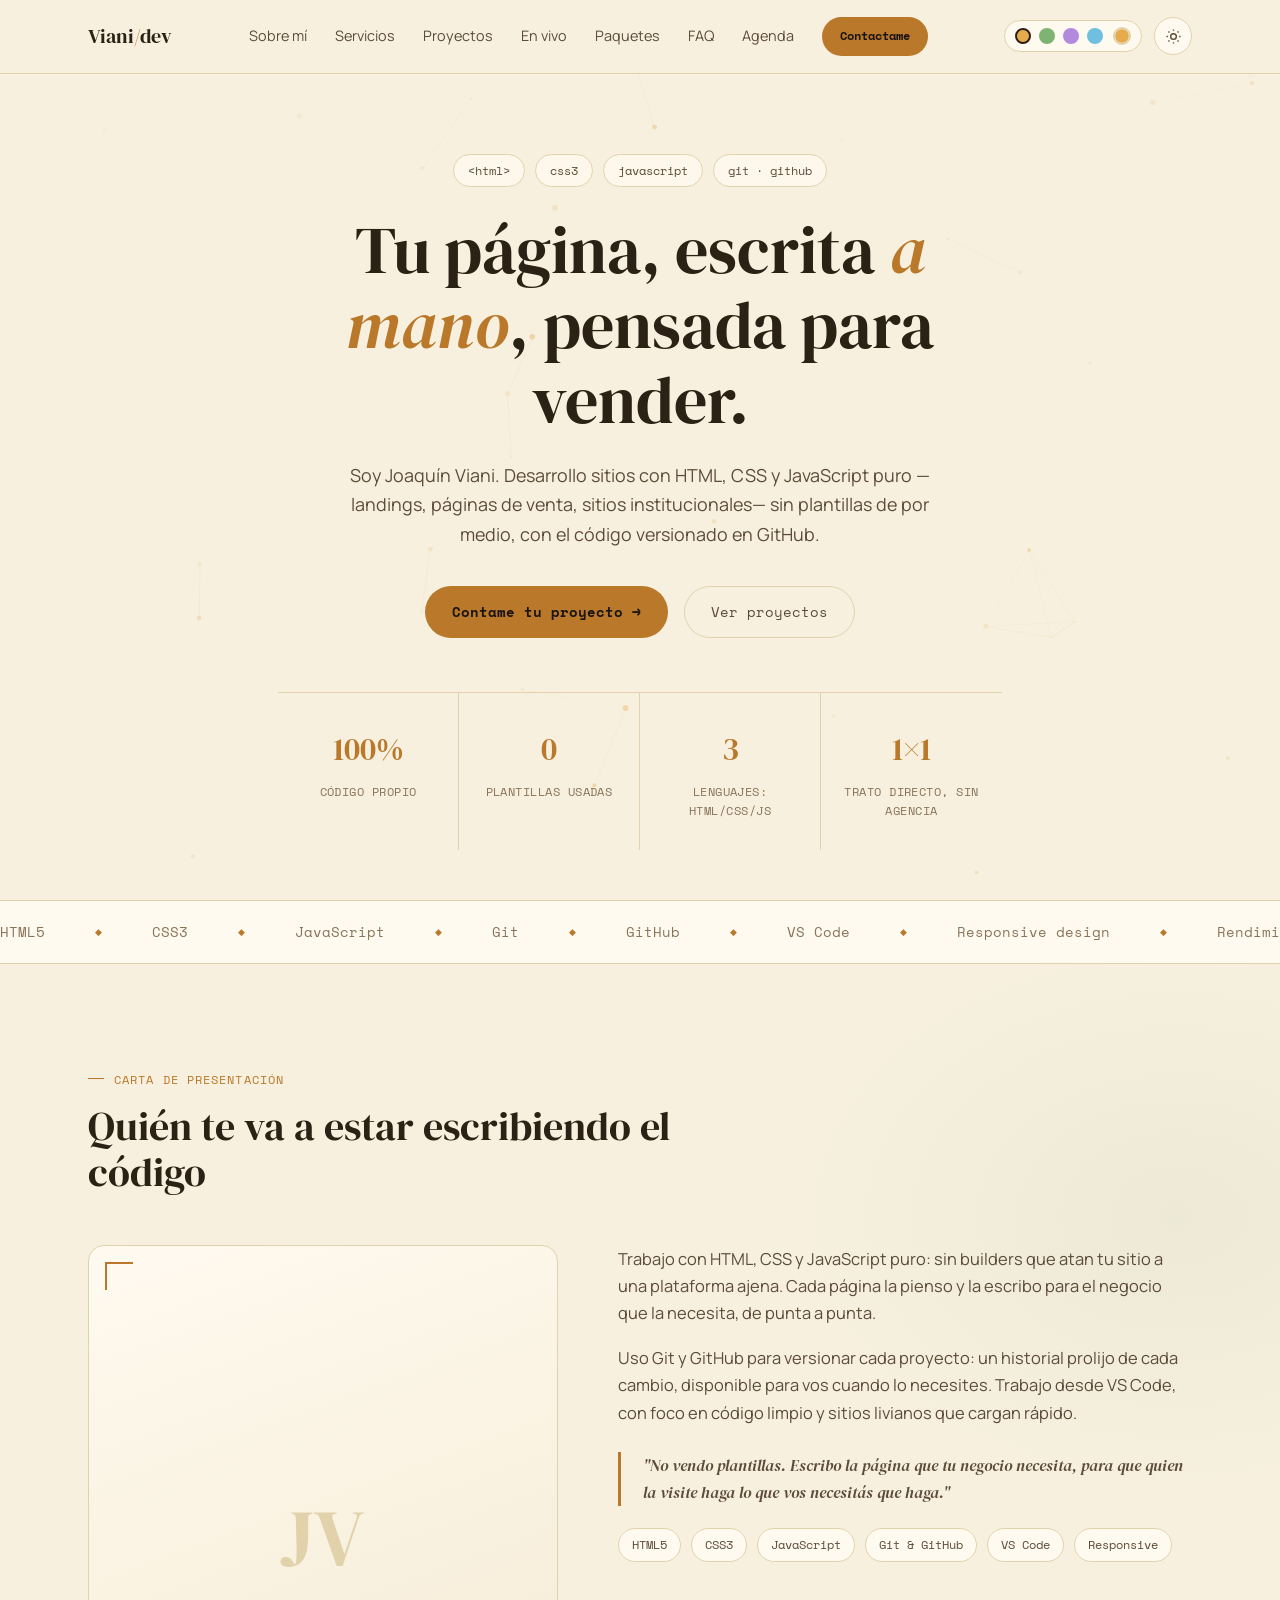
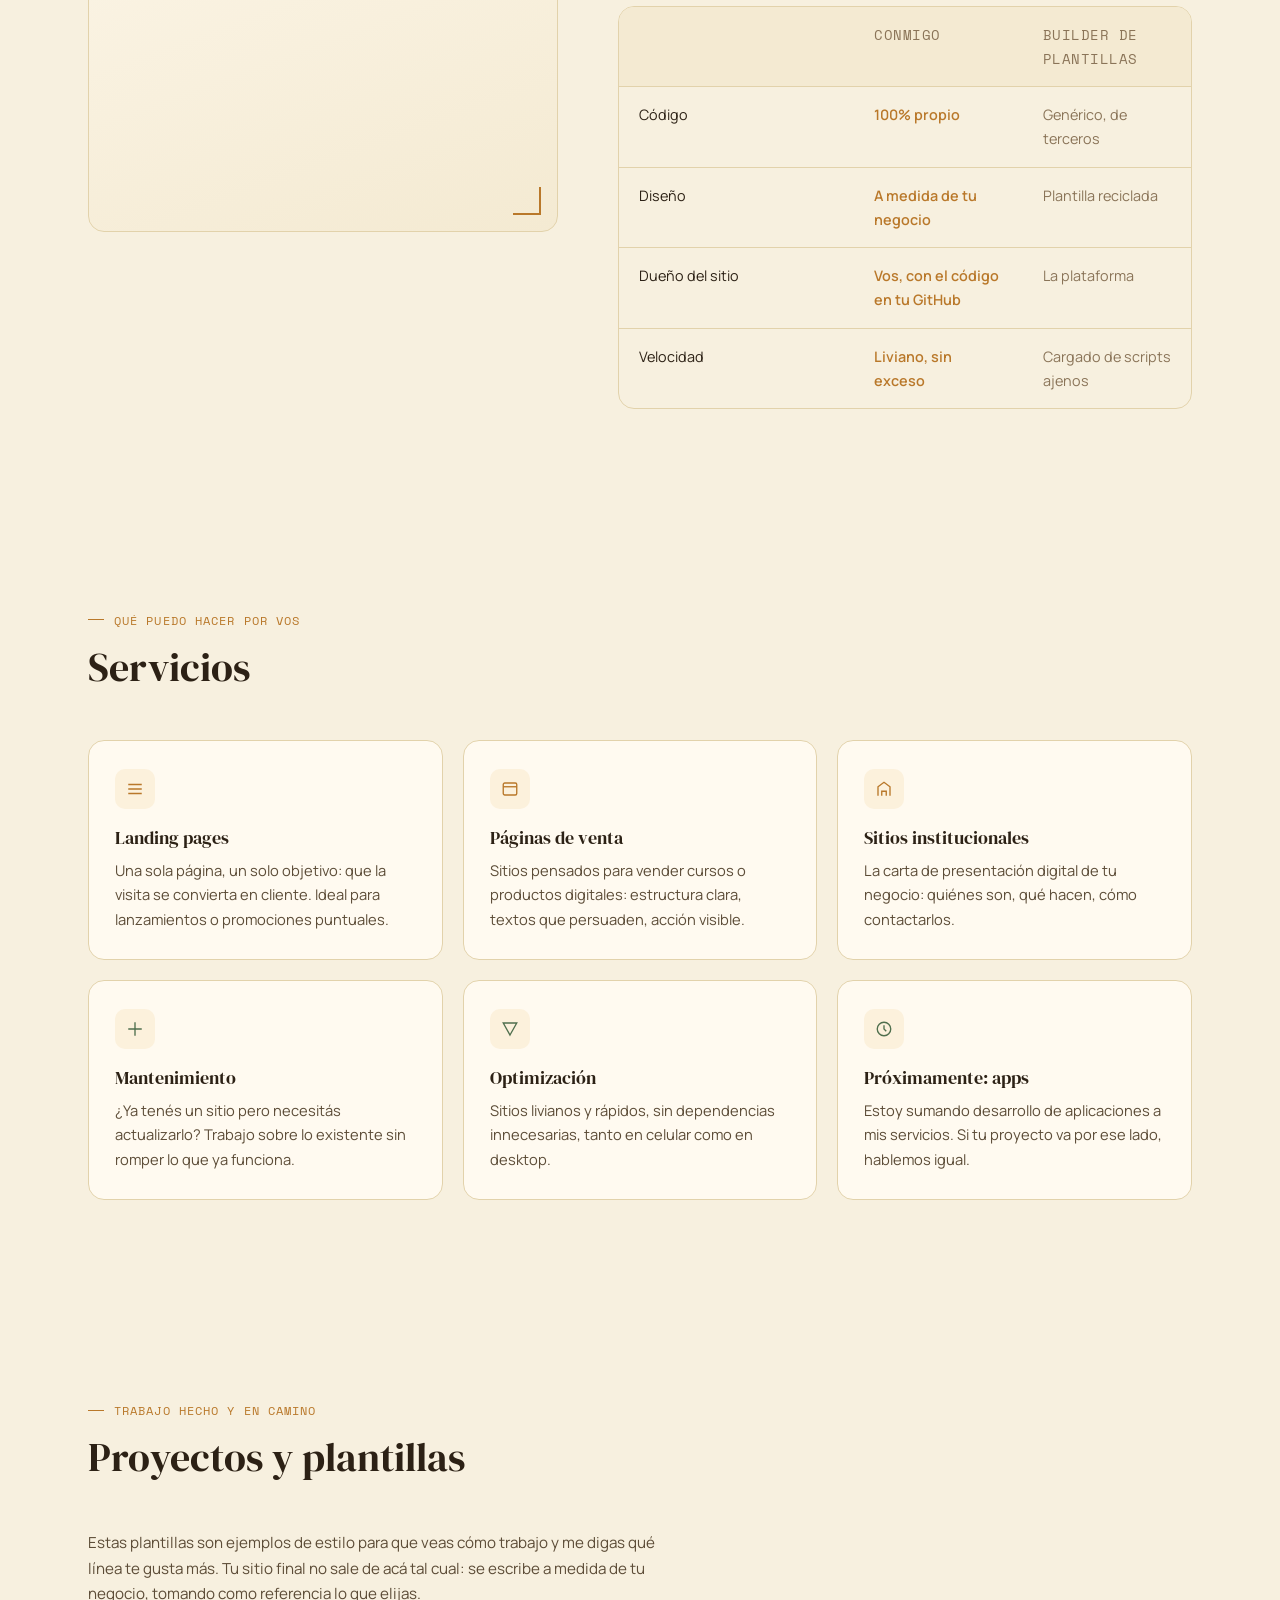
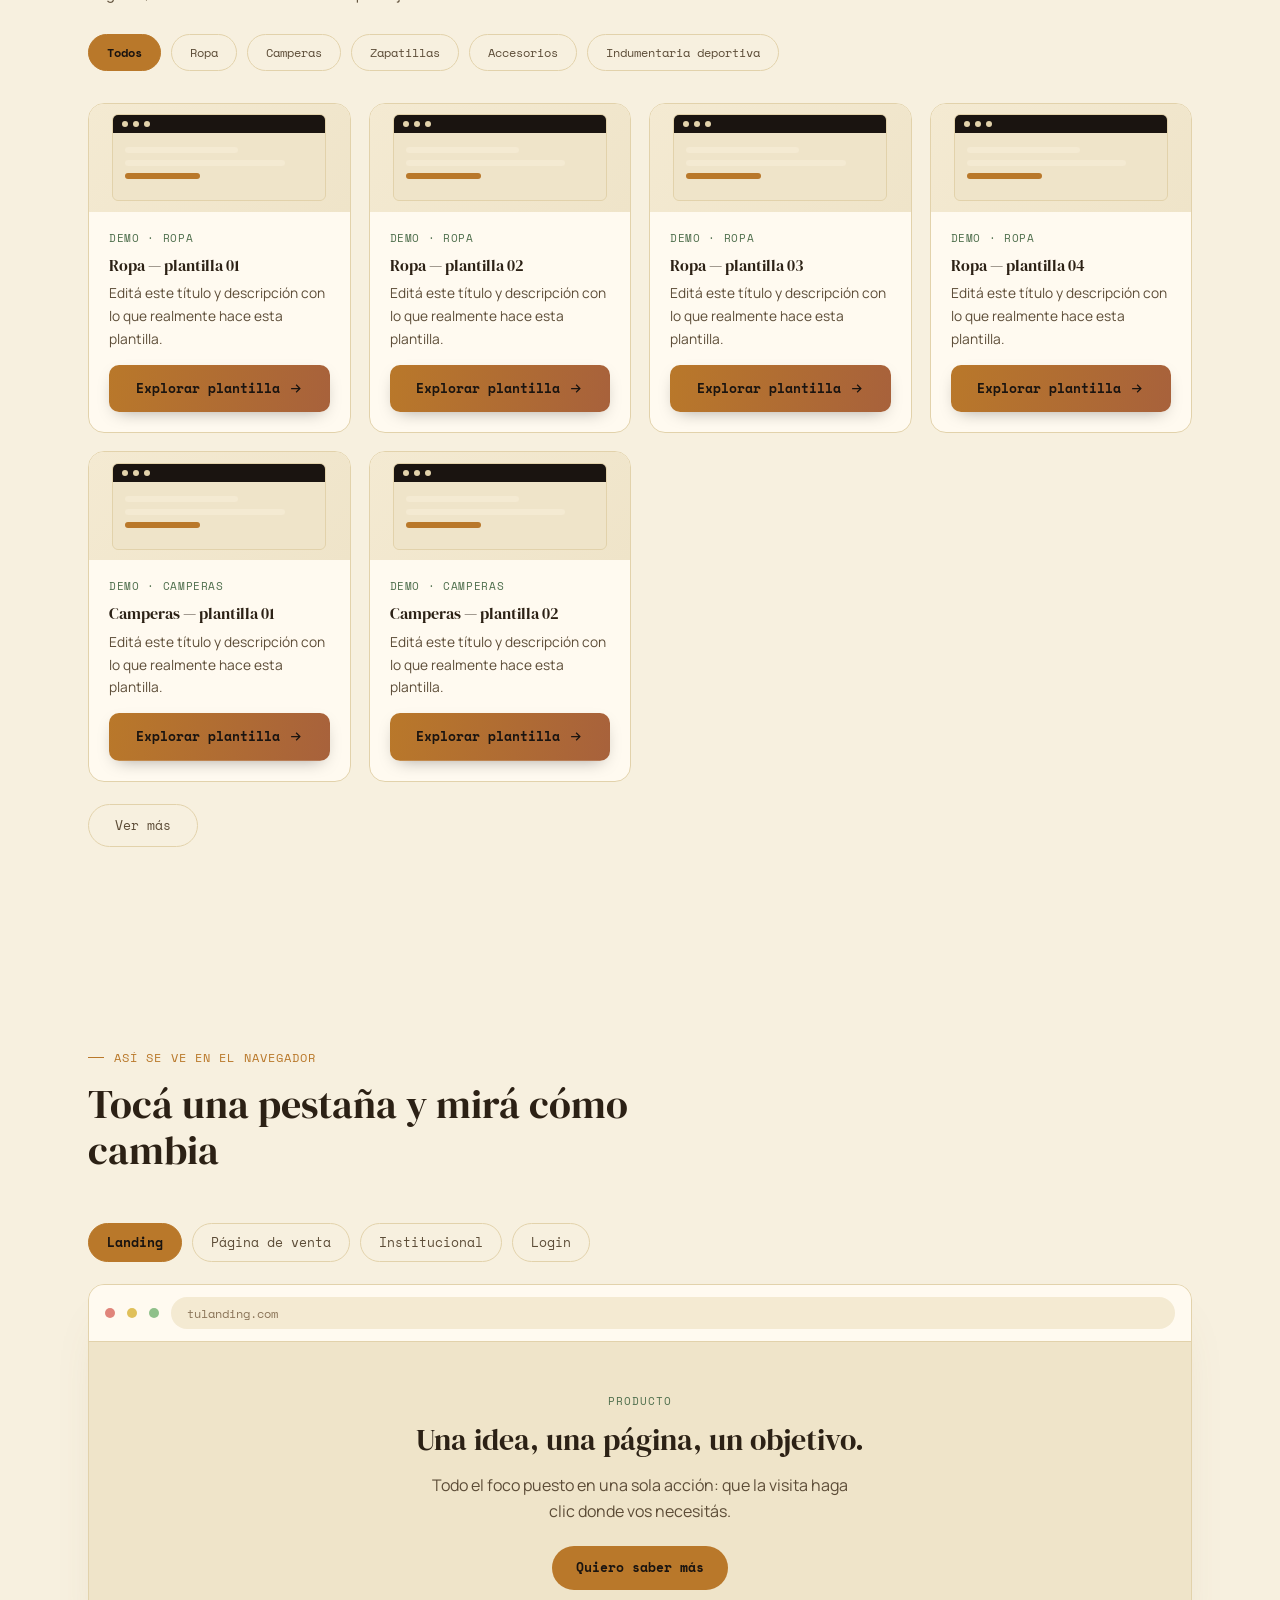
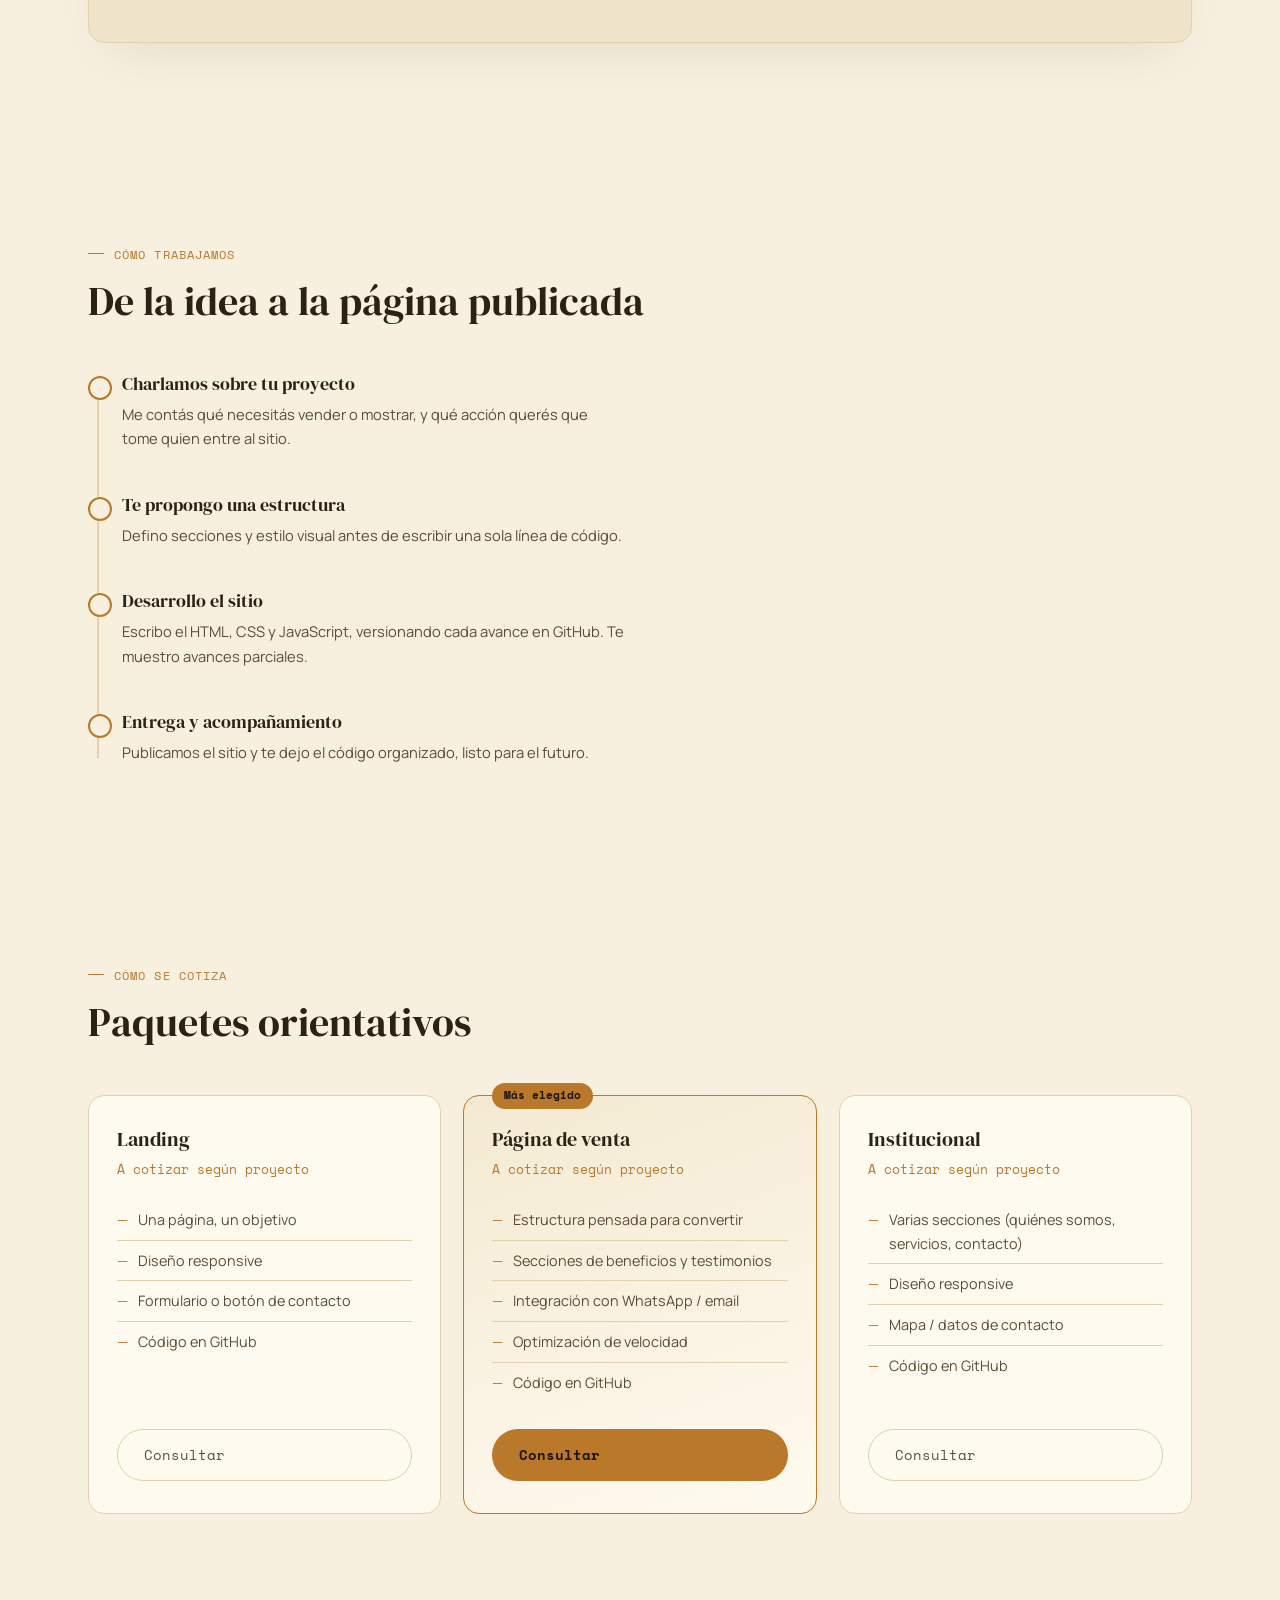
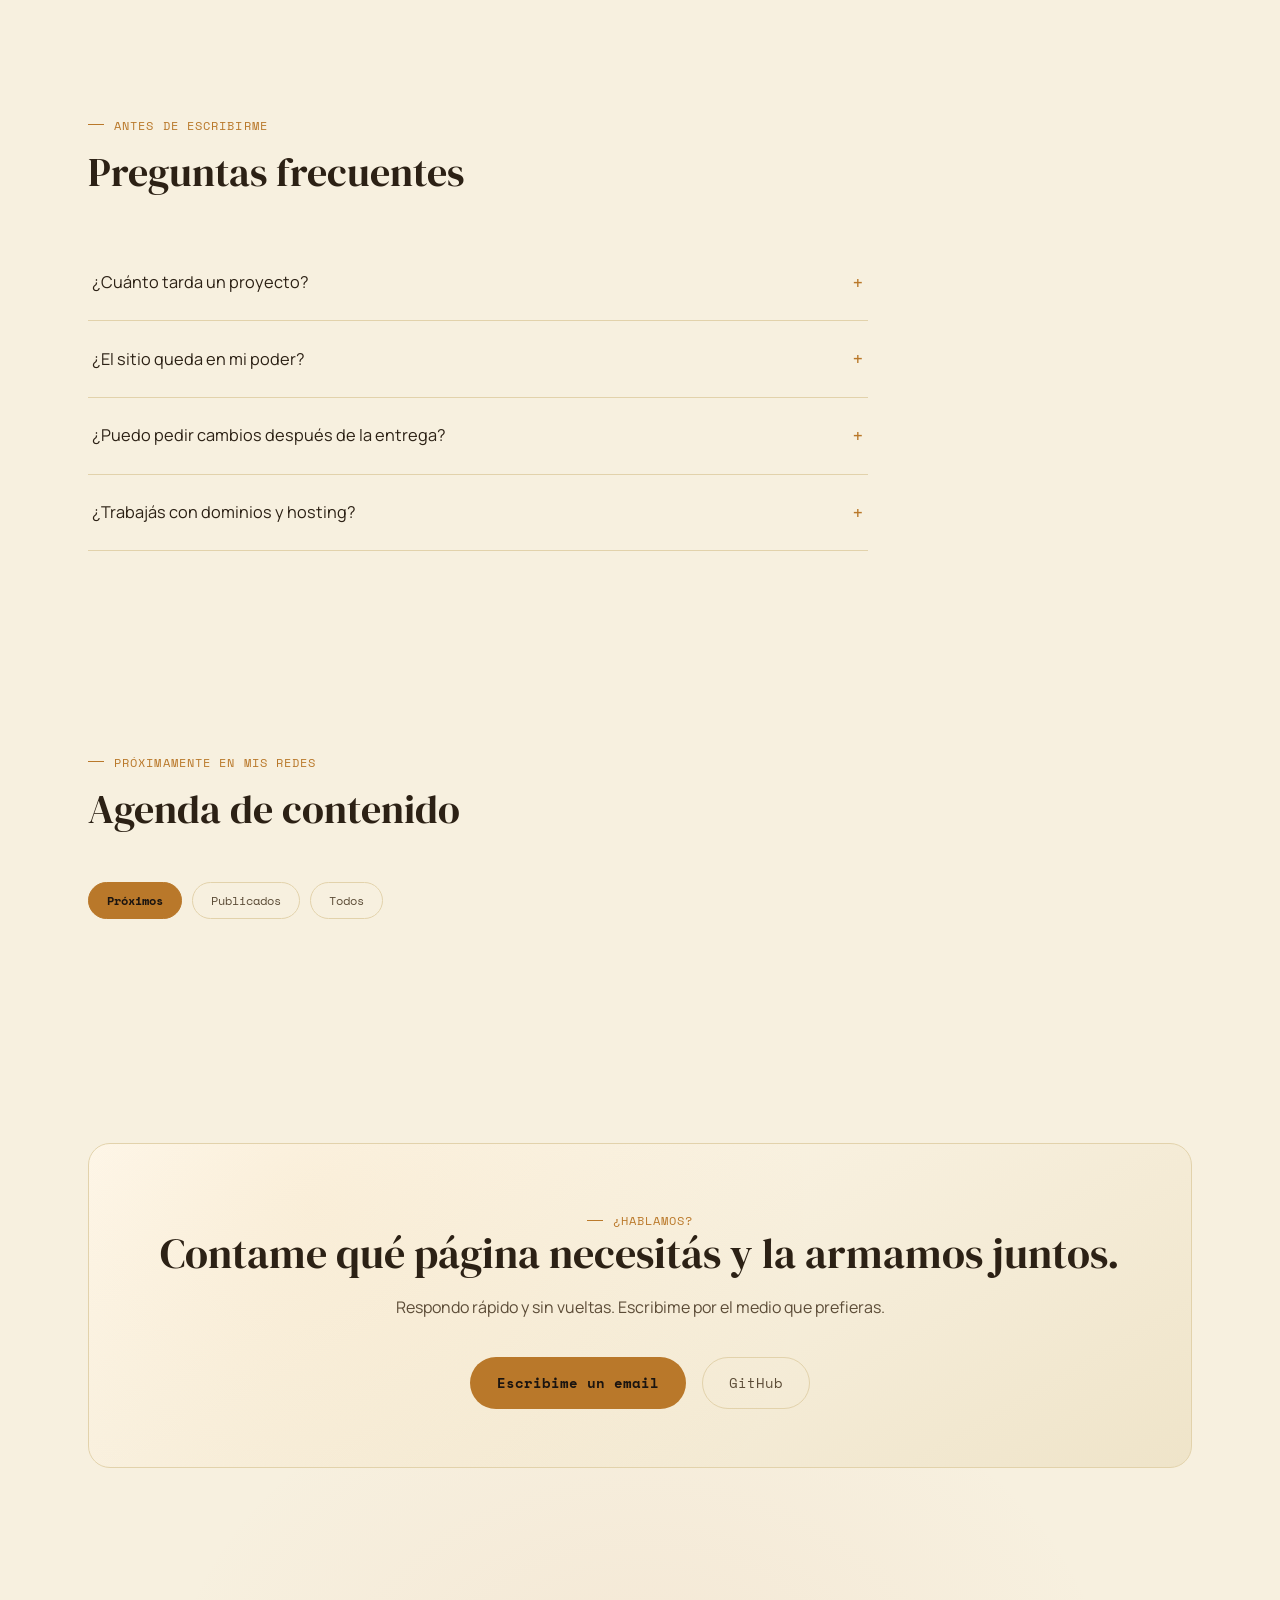
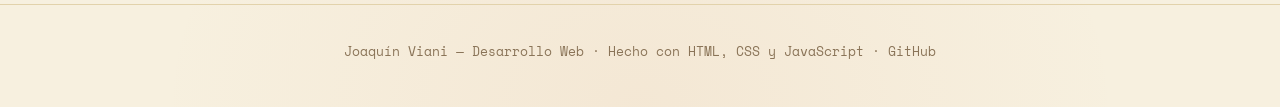
==== commit 5e080d33: "Fix: el selector RGB libre pisaba las paletas prefijadas + fondo con red de puntos - El selector de " ====
--- a/index.html
+++ b/index.html
@@ -379,7 +379,7 @@
   </div>
 </footer>
 
-<script src="script.js?v=20260902-6"></script>
+<script src="script.js?v=20260902-7"></script>
 
 </body>
 </html>
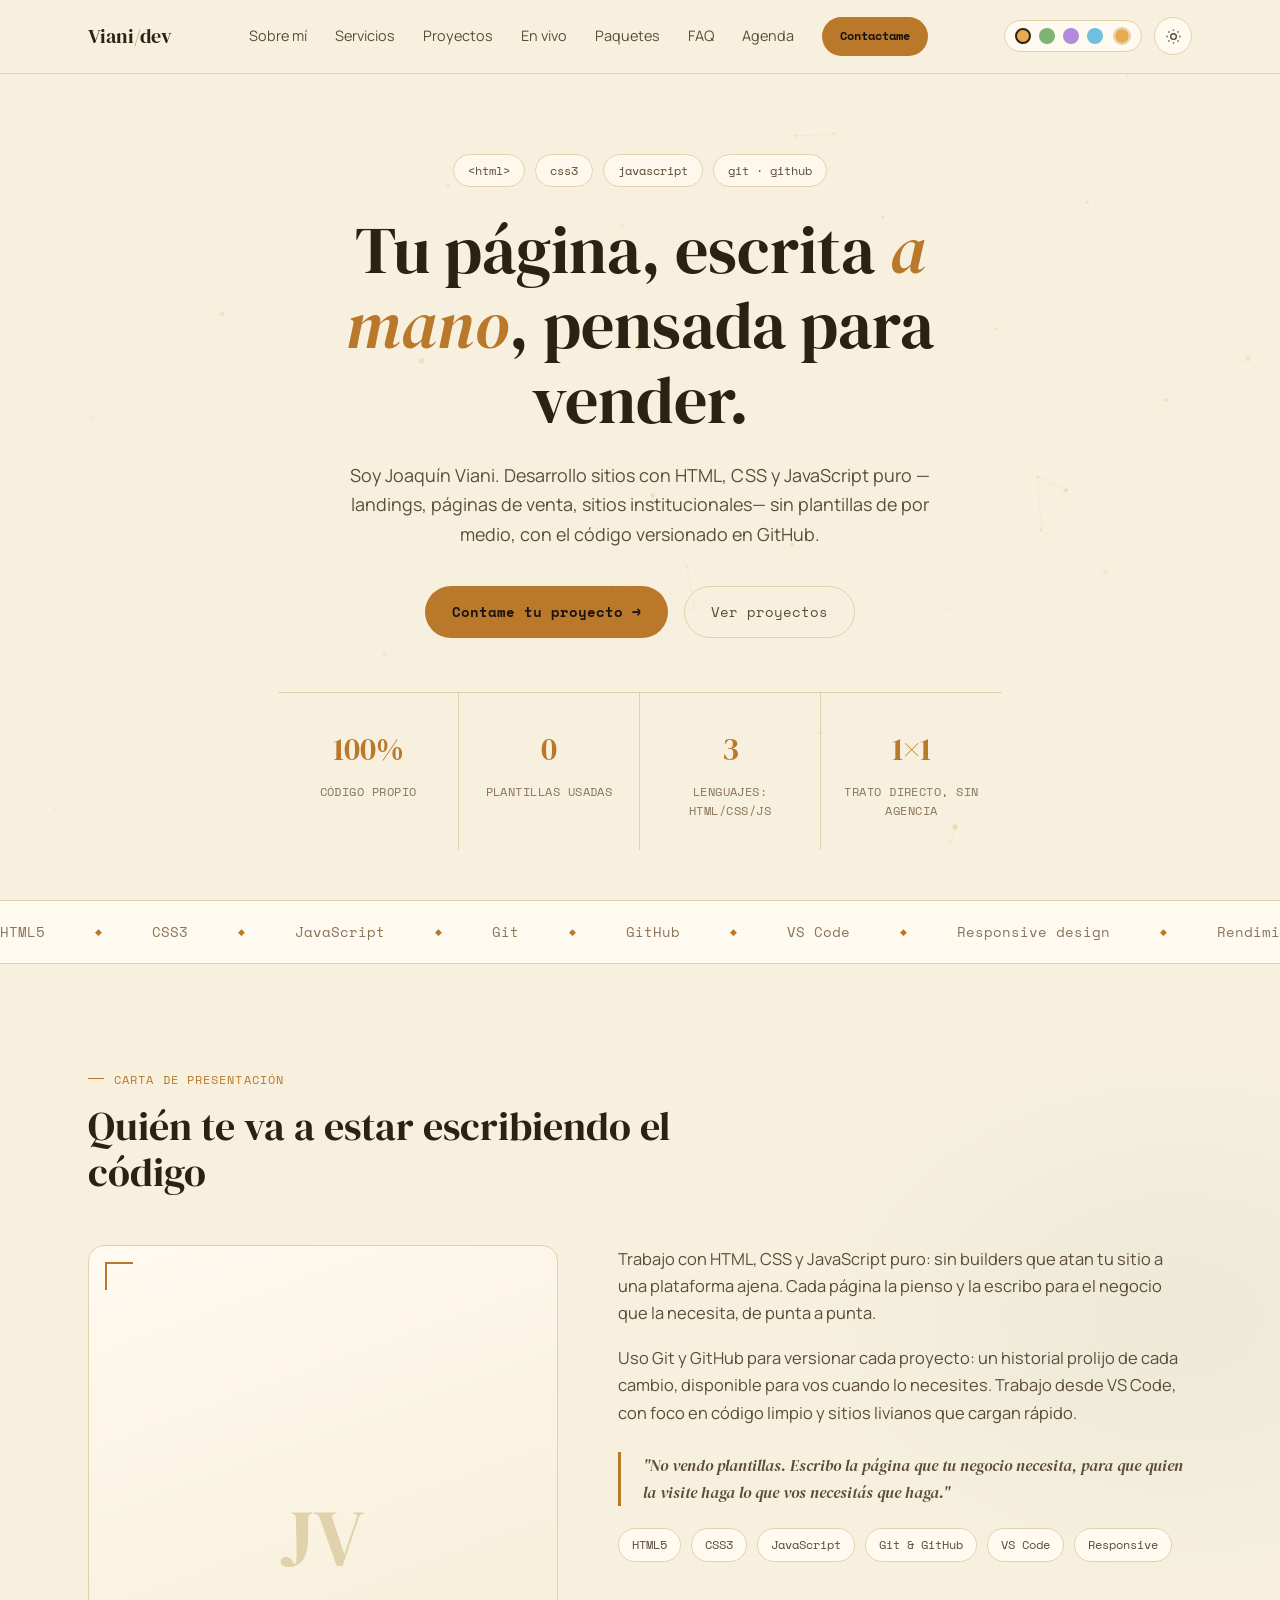
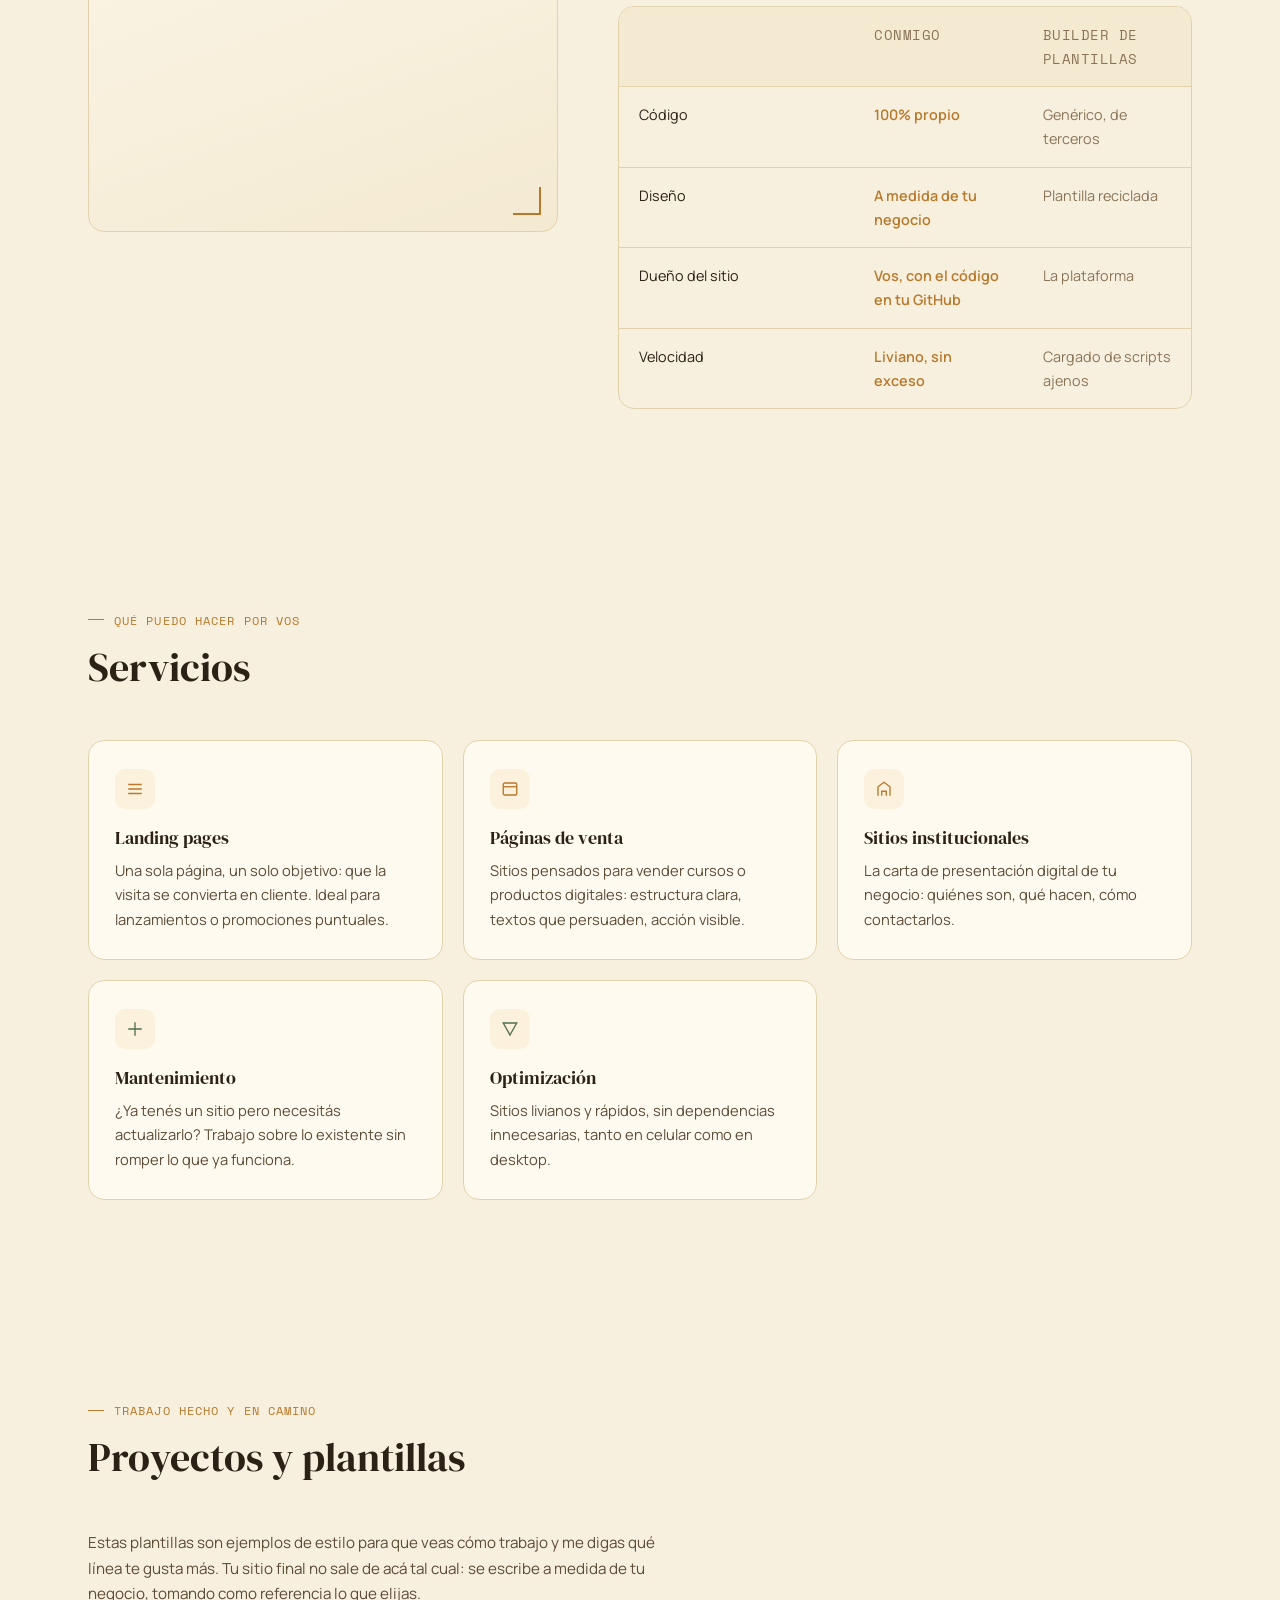
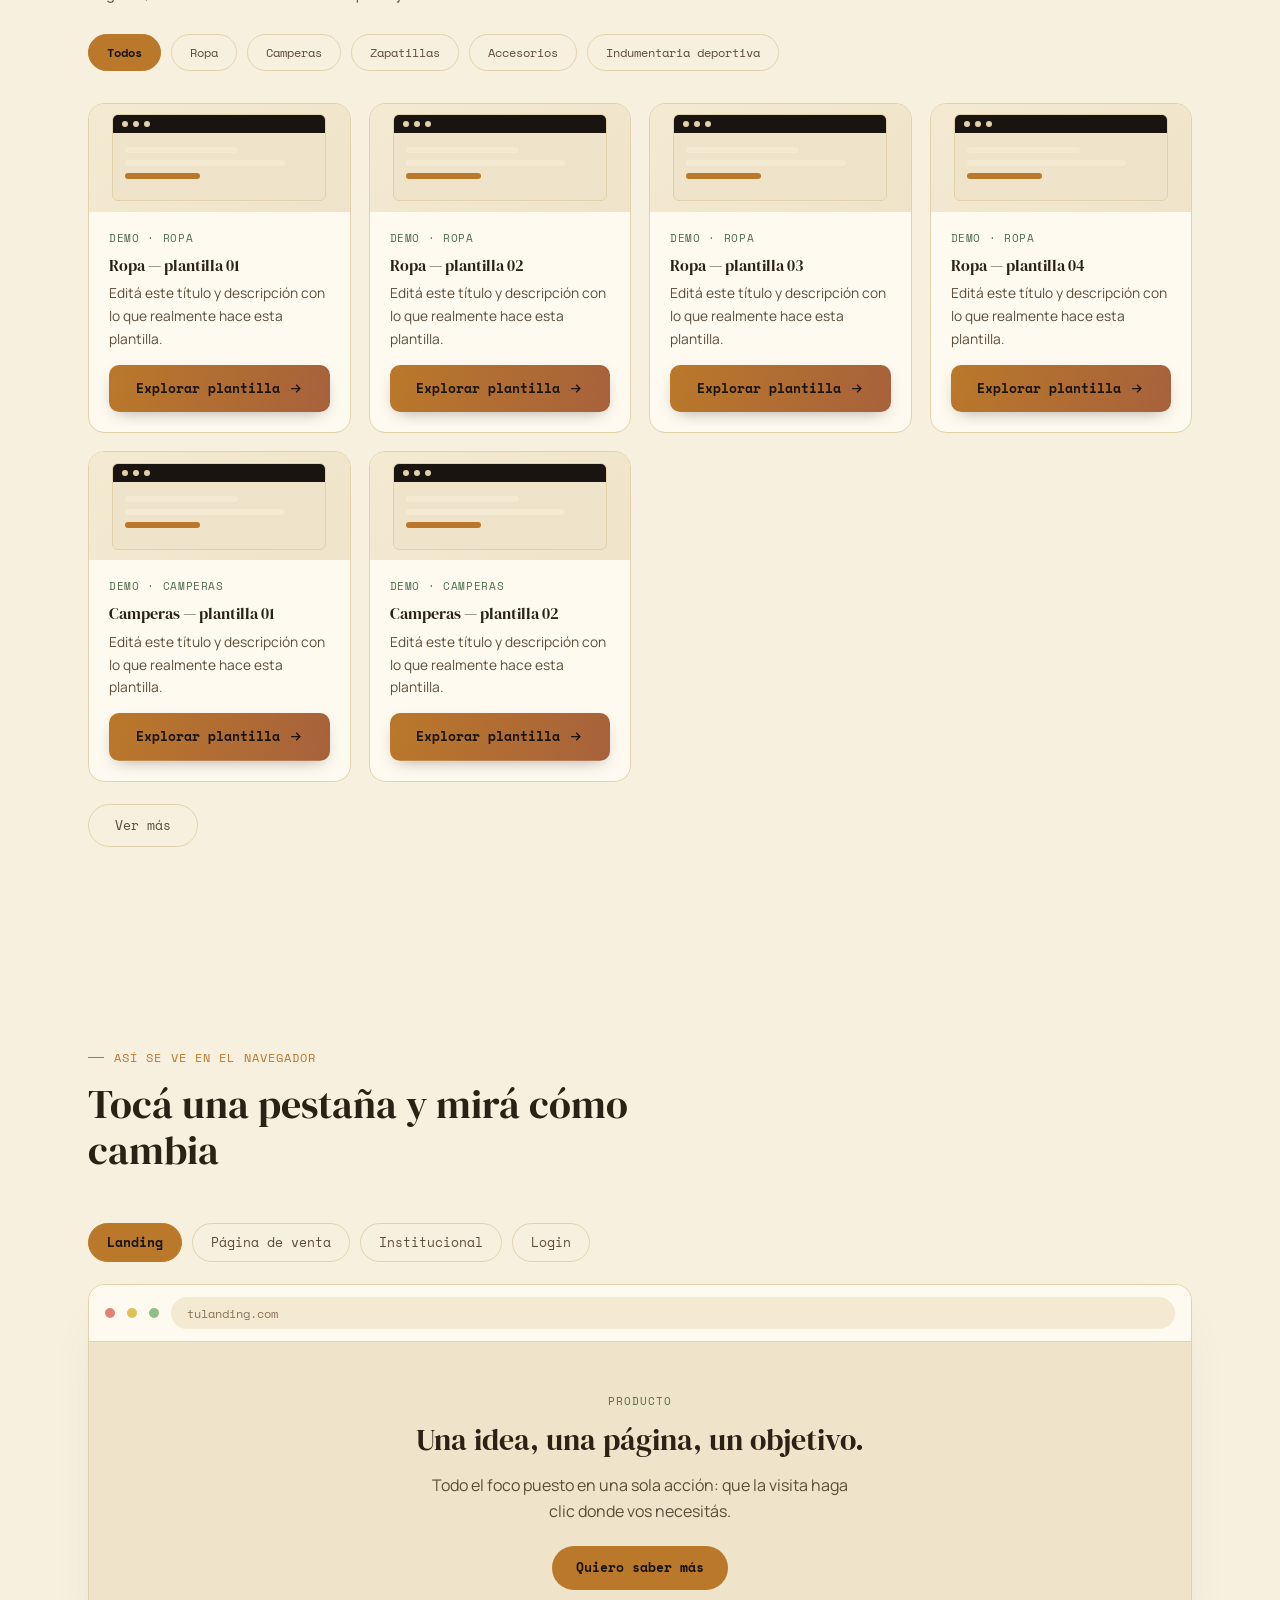
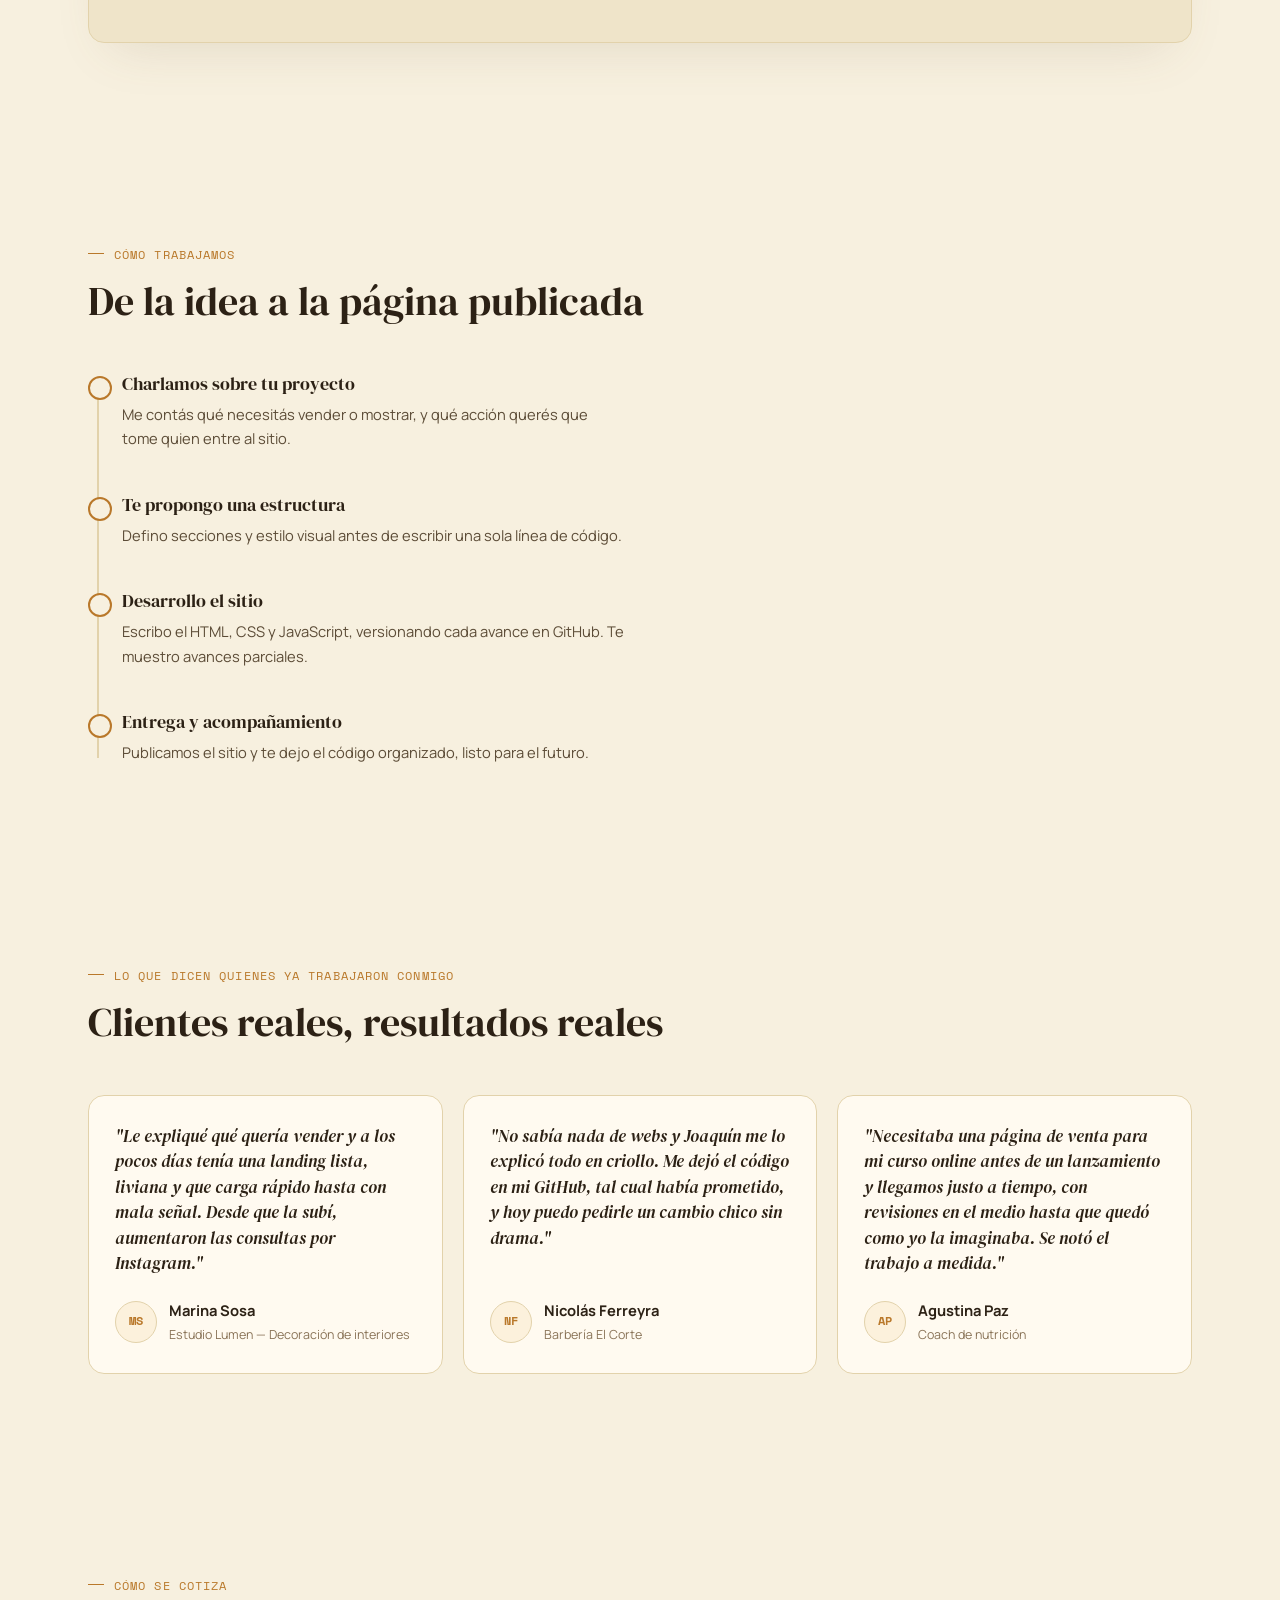
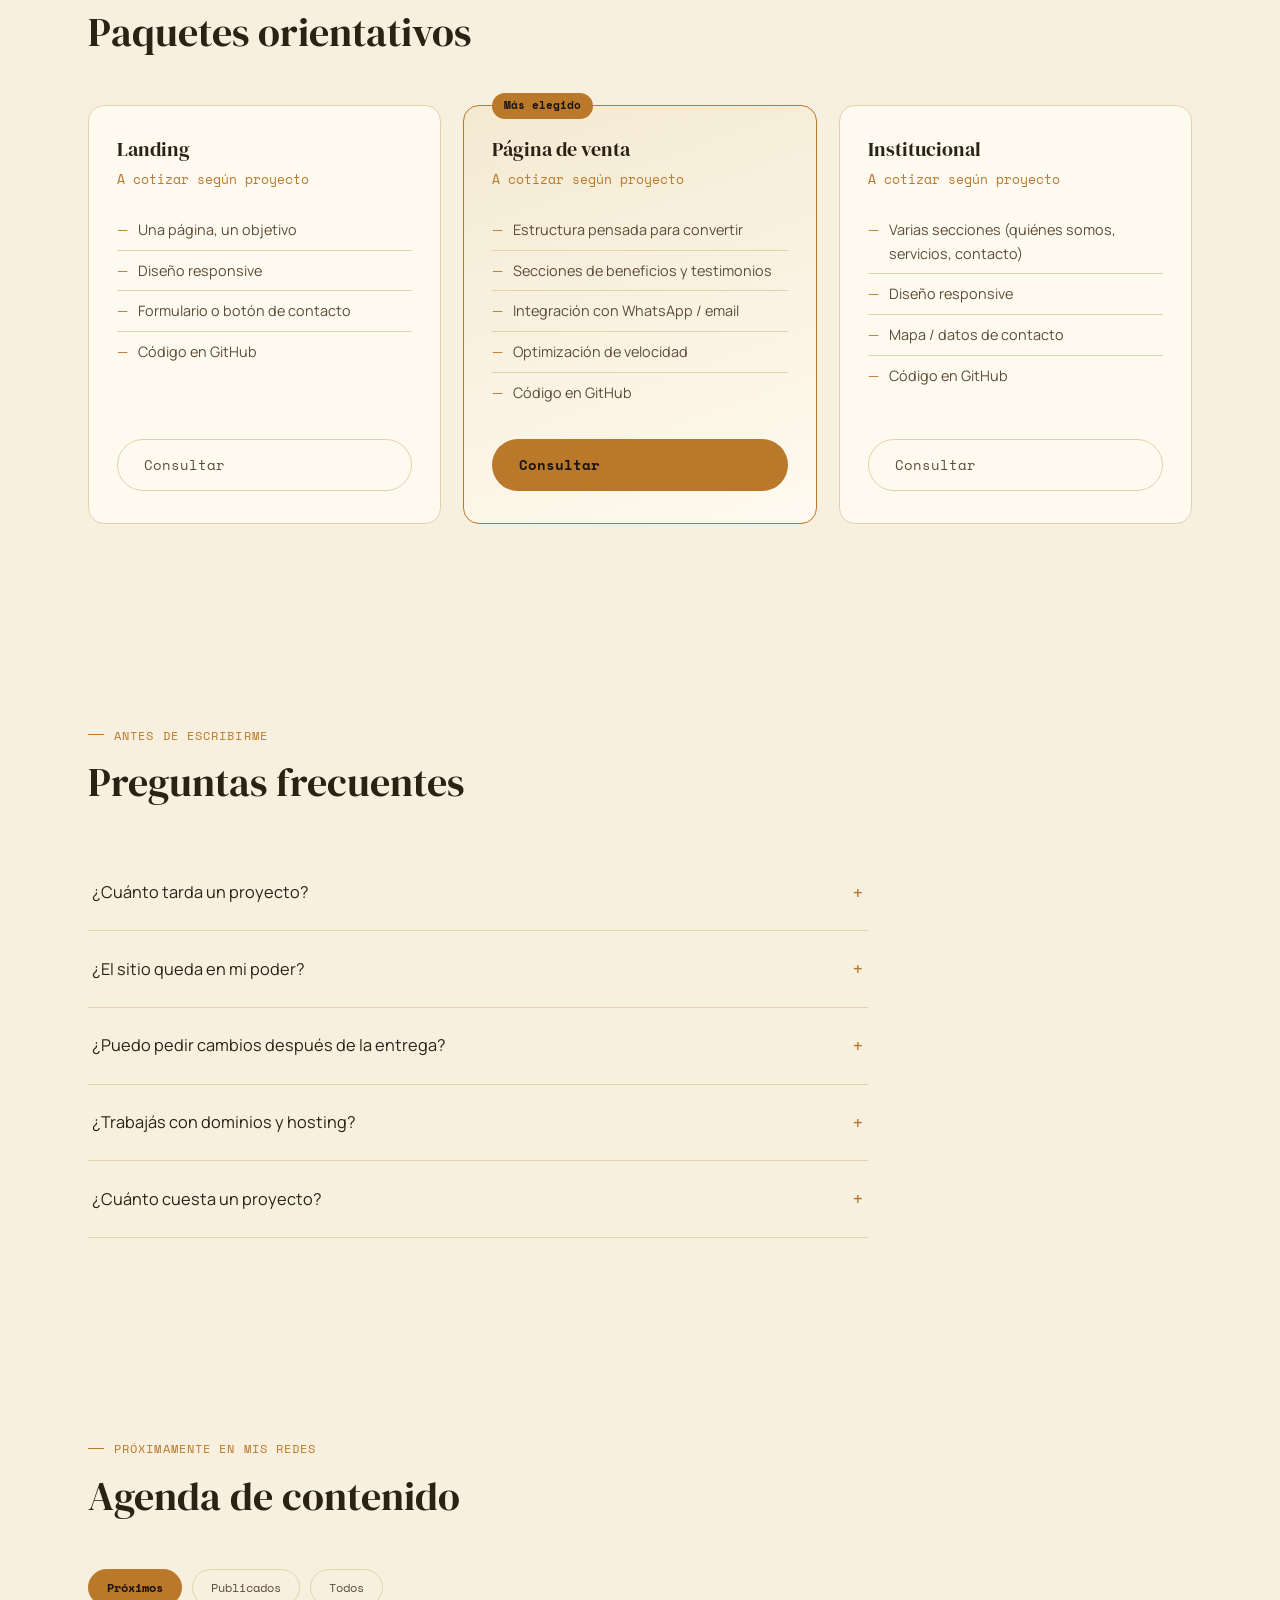
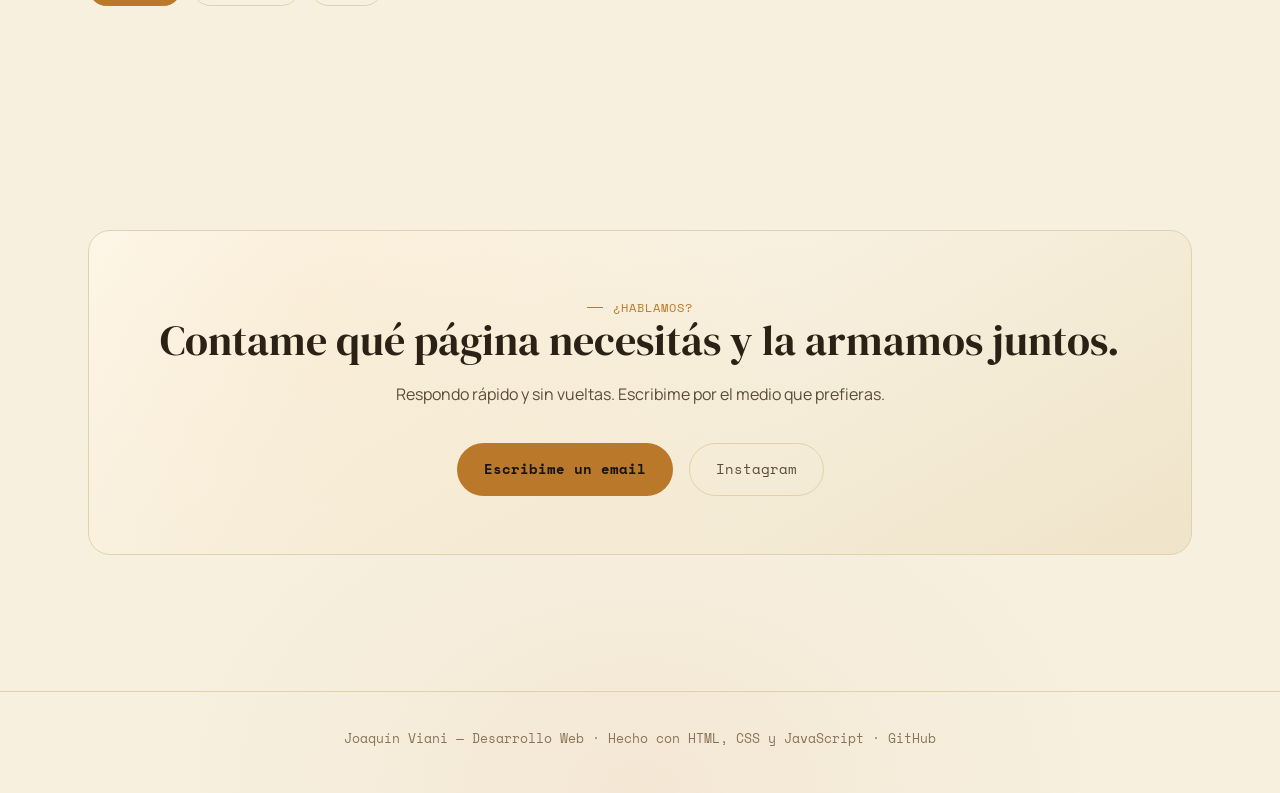
==== commit 68bbbf7a: "Sumar prueba social, CTA flotante y ajustes de FAQ/servicios - Agrega seccion de testimonios (3, fic" ====
--- a/index.html
+++ b/index.html
@@ -8,7 +8,7 @@
 <link rel="preconnect" href="https://fonts.googleapis.com">
 <link rel="preconnect" href="https://fonts.gstatic.com" crossorigin>
 <link href="https://fonts.googleapis.com/css2?family=DM+Serif+Display:ital@0;1&family=Manrope:wght@400;500;600;700;800&family=Space+Mono:wght@400;700&display=swap" rel="stylesheet">
-<link rel="stylesheet" href="style.css?v=20260902-6">
+<link rel="stylesheet" href="style.css?v=20260902-7">
 </head>
 <body>
 <canvas id="bgCanvas" aria-hidden="true"></canvas>
@@ -49,6 +49,16 @@
   <svg viewBox="0 0 24 24" fill="none" stroke="currentColor" stroke-width="2"><path d="M12 19V5M5 12l7-7 7 7"/></svg>
 </button>
 
+<div class="floating-cta" id="floatingCta">
+  <a href="mailto:viani.code@gmail.com" class="fc-icon" aria-label="Escribime un email" title="Email">
+    <svg viewBox="0 0 24 24" fill="none" stroke="currentColor" stroke-width="1.8"><rect x="3" y="5" width="18" height="14" rx="2"/><path d="M3 7l9 6 9-6"/></svg>
+  </a>
+  <a href="https://instagram.com/viani.dev" class="fc-icon" aria-label="Instagram" title="Instagram" target="_blank" rel="noopener">
+    <svg viewBox="0 0 24 24" fill="none" stroke="currentColor" stroke-width="1.8"><rect x="3" y="3" width="18" height="18" rx="5"/><circle cx="12" cy="12" r="4"/><circle cx="17.2" cy="6.8" r="1"/></svg>
+  </a>
+  <a href="#contacto" class="fc-main">Contactame</a>
+</div>
+
 <main>
   <!-- ============ HERO ============ -->
   <section class="hero">
@@ -145,11 +155,6 @@
           <h3>Optimización</h3>
           <p>Sitios livianos y rápidos, sin dependencias innecesarias, tanto en celular como en desktop.</p>
         </div>
-        <div class="service-card reveal">
-          <div class="icon"><svg width="18" height="18" viewBox="0 0 24 24" fill="none" stroke="var(--sage)" stroke-width="1.8"><circle cx="12" cy="12" r="9"/><path d="M12 7v5l3 3"/></svg></div>
-          <h3>Próximamente: apps</h3>
-          <p>Estoy sumando desarrollo de aplicaciones a mis servicios. Si tu proyecto va por ese lado, hablemos igual.</p>
-        </div>
       </div>
     </div>
   </section>
@@ -229,6 +234,48 @@
         <div class="t-item reveal"><h3>Te propongo una estructura</h3><p>Defino secciones y estilo visual antes de escribir una sola línea de código.</p></div>
         <div class="t-item reveal"><h3>Desarrollo el sitio</h3><p>Escribo el HTML, CSS y JavaScript, versionando cada avance en GitHub. Te muestro avances parciales.</p></div>
         <div class="t-item reveal"><h3>Entrega y acompañamiento</h3><p>Publicamos el sitio y te dejo el código organizado, listo para el futuro.</p></div>
+      </div>
+    </div>
+  </section>
+
+  <!-- ============ TESTIMONIOS ============ -->
+  <section id="testimonios">
+    <div class="wrap">
+      <div class="section-head reveal">
+        <span class="eyebrow">Lo que dicen quienes ya trabajaron conmigo</span>
+        <h2>Clientes reales, resultados reales</h2>
+      </div>
+      <div class="testimonial-grid">
+        <div class="testimonial-card reveal">
+          <p class="t-quote">"Le expliqué qué quería vender y a los pocos días tenía una landing lista, liviana y que carga rápido hasta con mala señal. Desde que la subí, aumentaron las consultas por Instagram."</p>
+          <div class="t-person">
+            <span class="t-avatar">MS</span>
+            <div class="t-info">
+              <span class="t-name">Marina Sosa</span>
+              <span class="t-role">Estudio Lumen — Decoración de interiores</span>
+            </div>
+          </div>
+        </div>
+        <div class="testimonial-card reveal">
+          <p class="t-quote">"No sabía nada de webs y Joaquín me lo explicó todo en criollo. Me dejó el código en mi GitHub, tal cual había prometido, y hoy puedo pedirle un cambio chico sin drama."</p>
+          <div class="t-person">
+            <span class="t-avatar">NF</span>
+            <div class="t-info">
+              <span class="t-name">Nicolás Ferreyra</span>
+              <span class="t-role">Barbería El Corte</span>
+            </div>
+          </div>
+        </div>
+        <div class="testimonial-card reveal">
+          <p class="t-quote">"Necesitaba una página de venta para mi curso online antes de un lanzamiento y llegamos justo a tiempo, con revisiones en el medio hasta que quedó como yo la imaginaba. Se notó el trabajo a medida."</p>
+          <div class="t-person">
+            <span class="t-avatar">AP</span>
+            <div class="t-info">
+              <span class="t-name">Agustina Paz</span>
+              <span class="t-role">Coach de nutrición</span>
+            </div>
+          </div>
+        </div>
       </div>
     </div>
   </section>
@@ -302,6 +349,10 @@
         <details class="faq-item reveal">
           <summary>¿Trabajás con dominios y hosting? <span class="plus">+</span></summary>
           <p class="faq-a">Te oriento en cómo conseguirlos y dejar el sitio publicado, aunque la contratación del dominio/hosting corre por tu cuenta.</p>
+        </details>
+        <details class="faq-item reveal">
+          <summary>¿Cuánto cuesta un proyecto? <span class="plus">+</span></summary>
+          <p class="faq-a">No manejo una lista de precios fija: cotizo según el alcance real de tu proyecto (secciones, funcionalidades, tiempos), para que pagues por lo que necesitás y no por un paquete genérico. Si el presupuesto es ajustado, podemos armar un esquema con mantenimiento mensual en vez de todo por adelantado. Y durante el desarrollo hacemos revisiones constantes, así que llegás a la entrega final sin sorpresas de última hora.</p>
         </details>
       </div>
     </div>
@@ -366,7 +417,7 @@
         <p>Respondo rápido y sin vueltas. Escribime por el medio que prefieras.</p>
         <div class="contact-links">
           <a href="mailto:viani.code@gmail.com" class="btn btn-primary">Escribime un email</a>
-          <a href="https://github.com/vianidev" class="btn btn-ghost">GitHub</a>
+          <a href="https://instagram.com/viani.dev" class="btn btn-ghost" target="_blank" rel="noopener">Instagram</a>
         </div>
       </div>
     </div>
@@ -379,7 +430,7 @@
   </div>
 </footer>
 
-<script src="script.js?v=20260902-7"></script>
+<script src="script.js?v=20260902-8"></script>
 
 </body>
 </html>
--- a/style.css
+++ b/style.css
@@ -467,3 +467,50 @@
     border-radius:100px; cursor:pointer; transition: border-color .2s ease, color .2s ease;
   }
   .agenda-more:hover{ border-color: var(--gold); color: var(--cream); }
+
+  /* ---------- TESTIMONIOS ---------- */
+  .testimonial-grid{ display:grid; grid-template-columns: repeat(3, 1fr); gap:20px; }
+  .testimonial-card{
+    background: var(--surface); border:1px solid var(--border); border-radius: var(--radius);
+    padding:28px 26px; display:flex; flex-direction:column; gap:22px; transition: all .25s ease;
+  }
+  .testimonial-card:hover{ background: var(--surface-2); border-color:#544128; transform: translateY(-4px); }
+  .t-quote{ font-family:'DM Serif Display', serif; font-style:italic; font-size:1.06rem; color: var(--cream); line-height:1.5; flex:1; }
+  .t-person{ display:flex; align-items:center; gap:12px; }
+  .t-avatar{
+    flex-shrink:0; width:42px; height:42px; border-radius:50%; display:flex; align-items:center; justify-content:center;
+    background: rgba(230,171,77,0.12); border:1px solid var(--border); color: var(--gold);
+    font-family:'Space Mono', monospace; font-size:0.78rem; font-weight:700;
+  }
+  .t-info{ display:flex; flex-direction:column; gap:2px; }
+  .t-name{ color: var(--cream); font-size:0.92rem; font-weight:700; }
+  .t-role{ color: var(--faint); font-size:0.78rem; }
+  @media (max-width:900px){ .testimonial-grid{ grid-template-columns:1fr; } }
+
+  /* ---------- CTA FLOTANTE (visible durante el scroll) ---------- */
+  .floating-cta{
+    position: fixed; bottom: 22px; left: 22px; z-index:70;
+    display:flex; align-items:center; gap:8px;
+    opacity:0; transform: translateY(10px); pointer-events:none;
+    transition: opacity .3s ease, transform .3s ease;
+  }
+  .floating-cta.show{ opacity:1; transform:none; pointer-events:auto; }
+  .fc-icon{
+    width:44px; height:44px; border-radius:50%; flex-shrink:0;
+    background: var(--surface); border:1px solid var(--border); color: var(--dim);
+    display:flex; align-items:center; justify-content:center;
+    box-shadow: 0 14px 34px -14px var(--shadow); transition: all .2s ease;
+  }
+  .fc-icon svg{ width:18px; height:18px; }
+  .fc-icon:hover{ color: var(--cream); border-color: var(--dim); transform: translateY(-2px); }
+  .fc-main{
+    font-family:'Space Mono', monospace; font-size:0.8rem; font-weight:700; white-space:nowrap;
+    background: var(--gold); color:#1a1410; padding:13px 22px; border-radius:100px;
+    box-shadow: 0 14px 34px -14px var(--shadow); transition: all .2s ease;
+  }
+  .fc-main:hover{ background:#f0ba63; transform: translateY(-2px); }
+  @media (max-width:640px){
+    .floating-cta{ left:14px; bottom:14px; gap:6px; }
+    .fc-main{ display:none; }
+    .fc-icon{ width:40px; height:40px; }
+  }
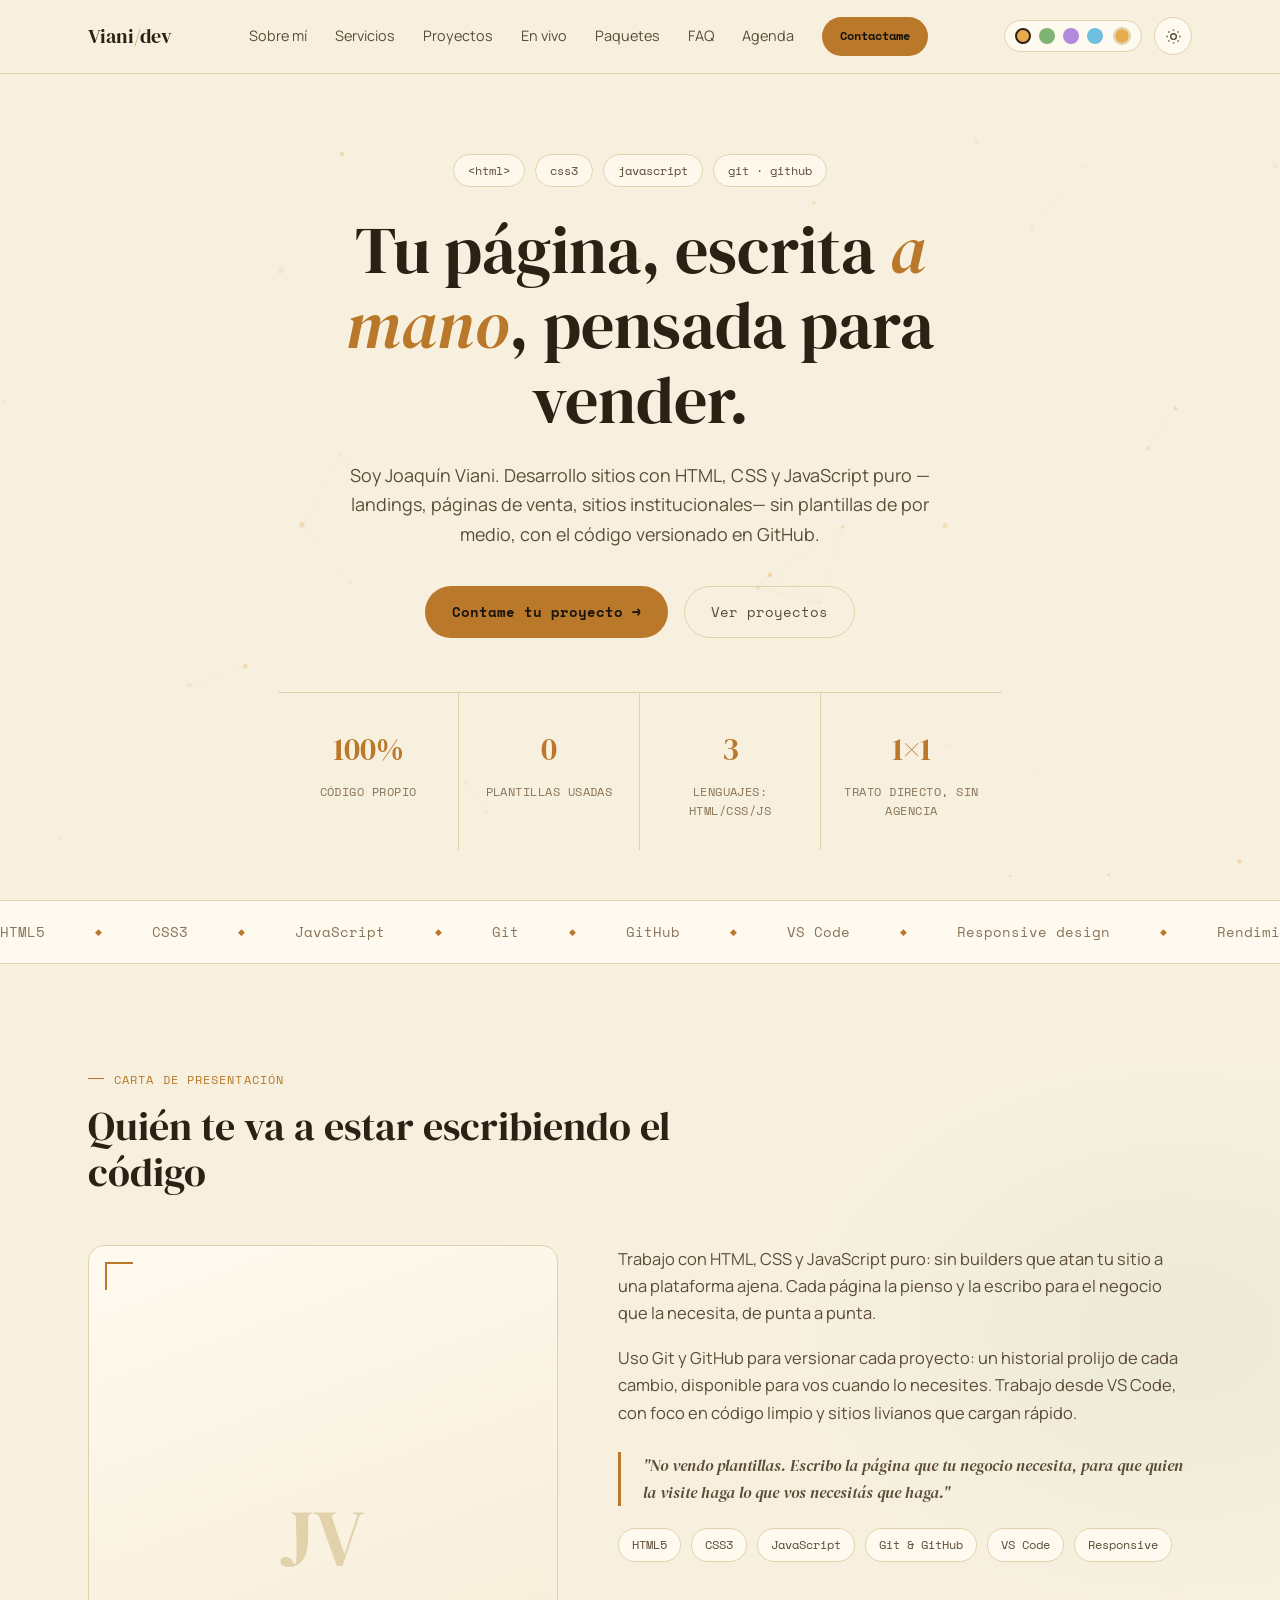
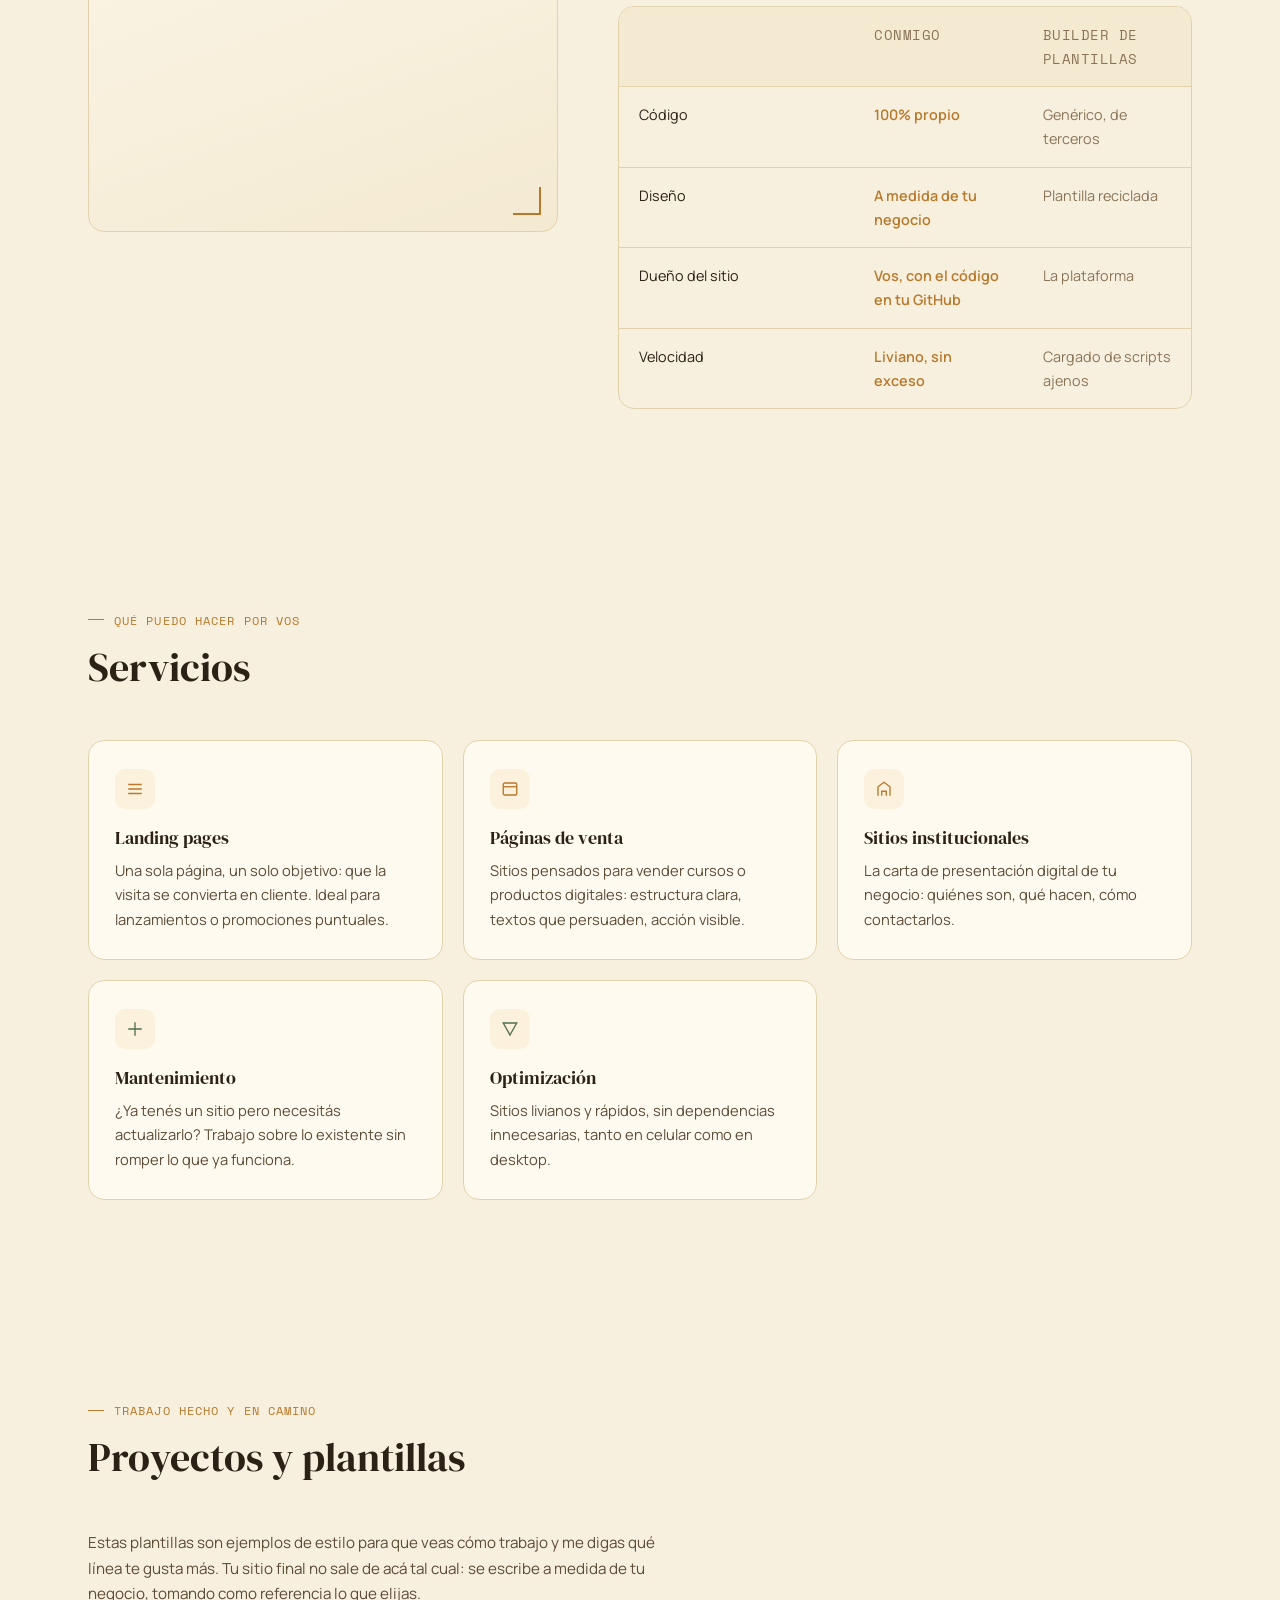
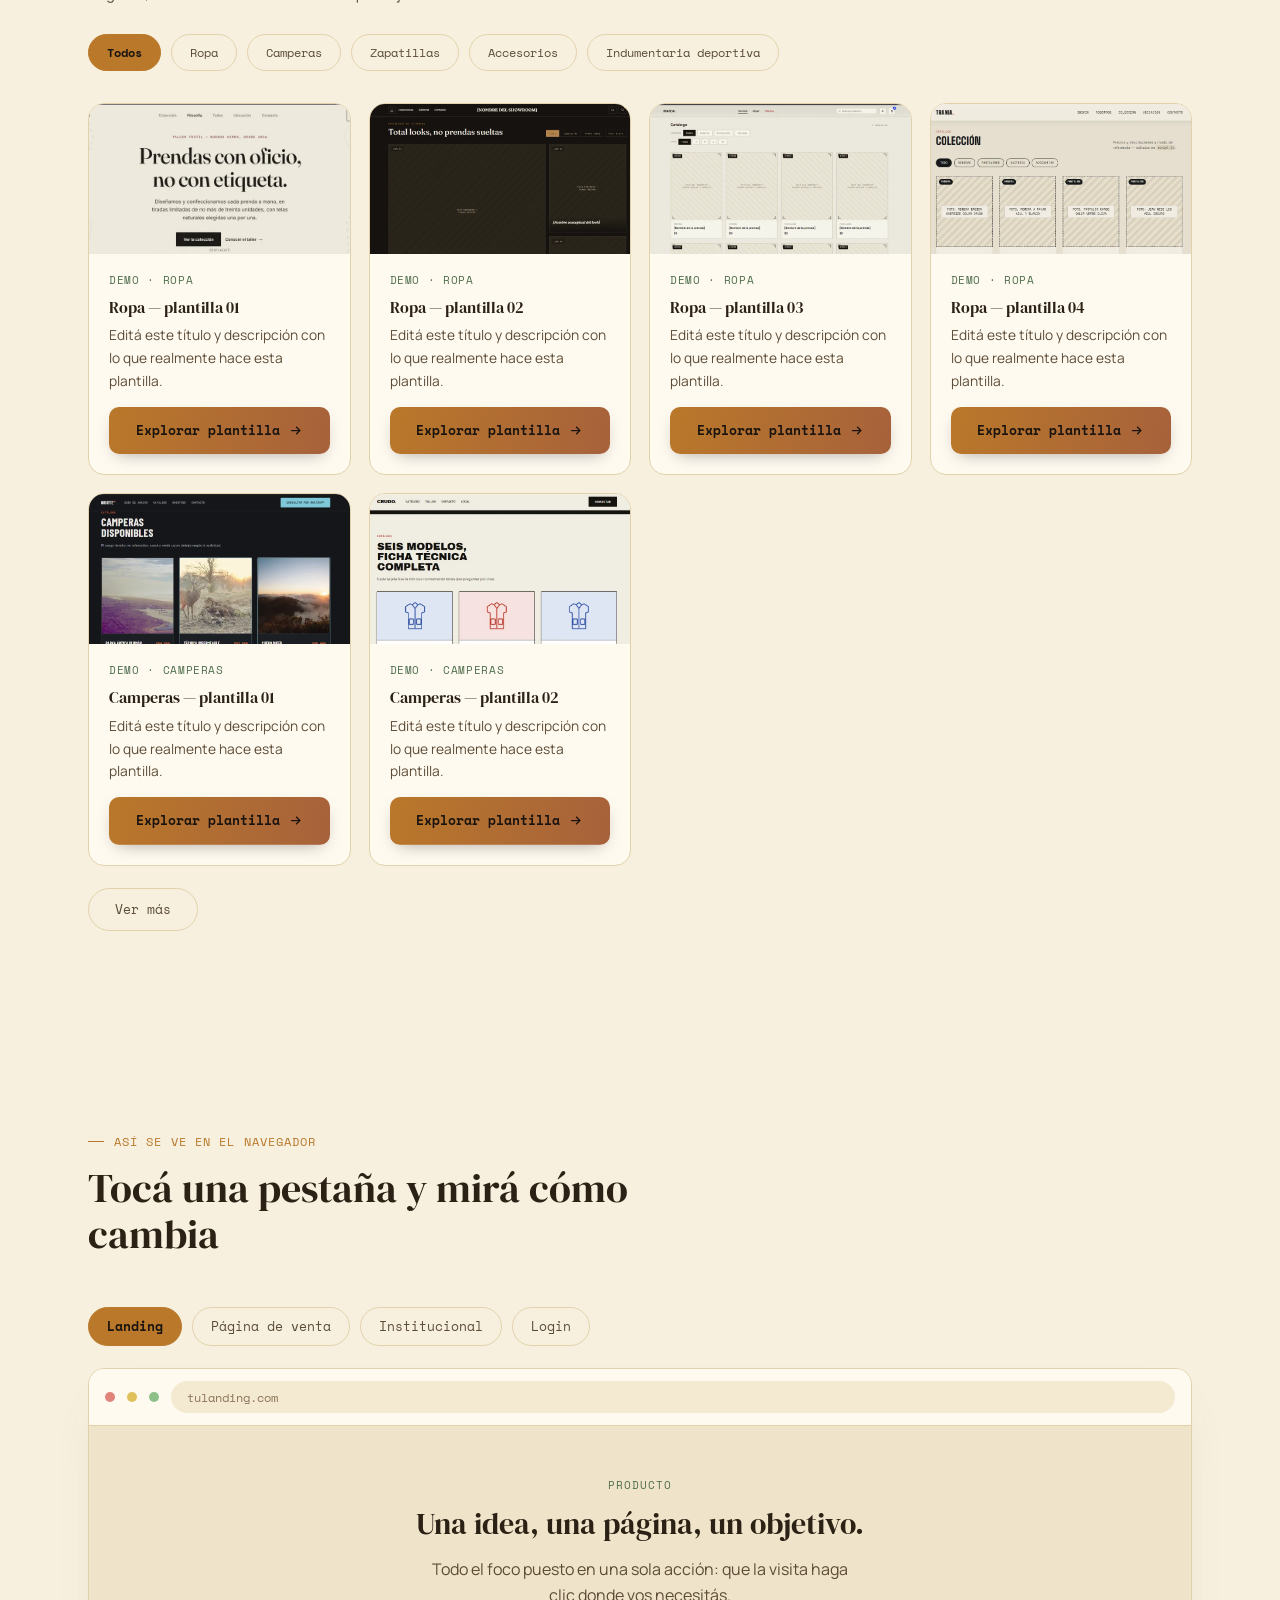
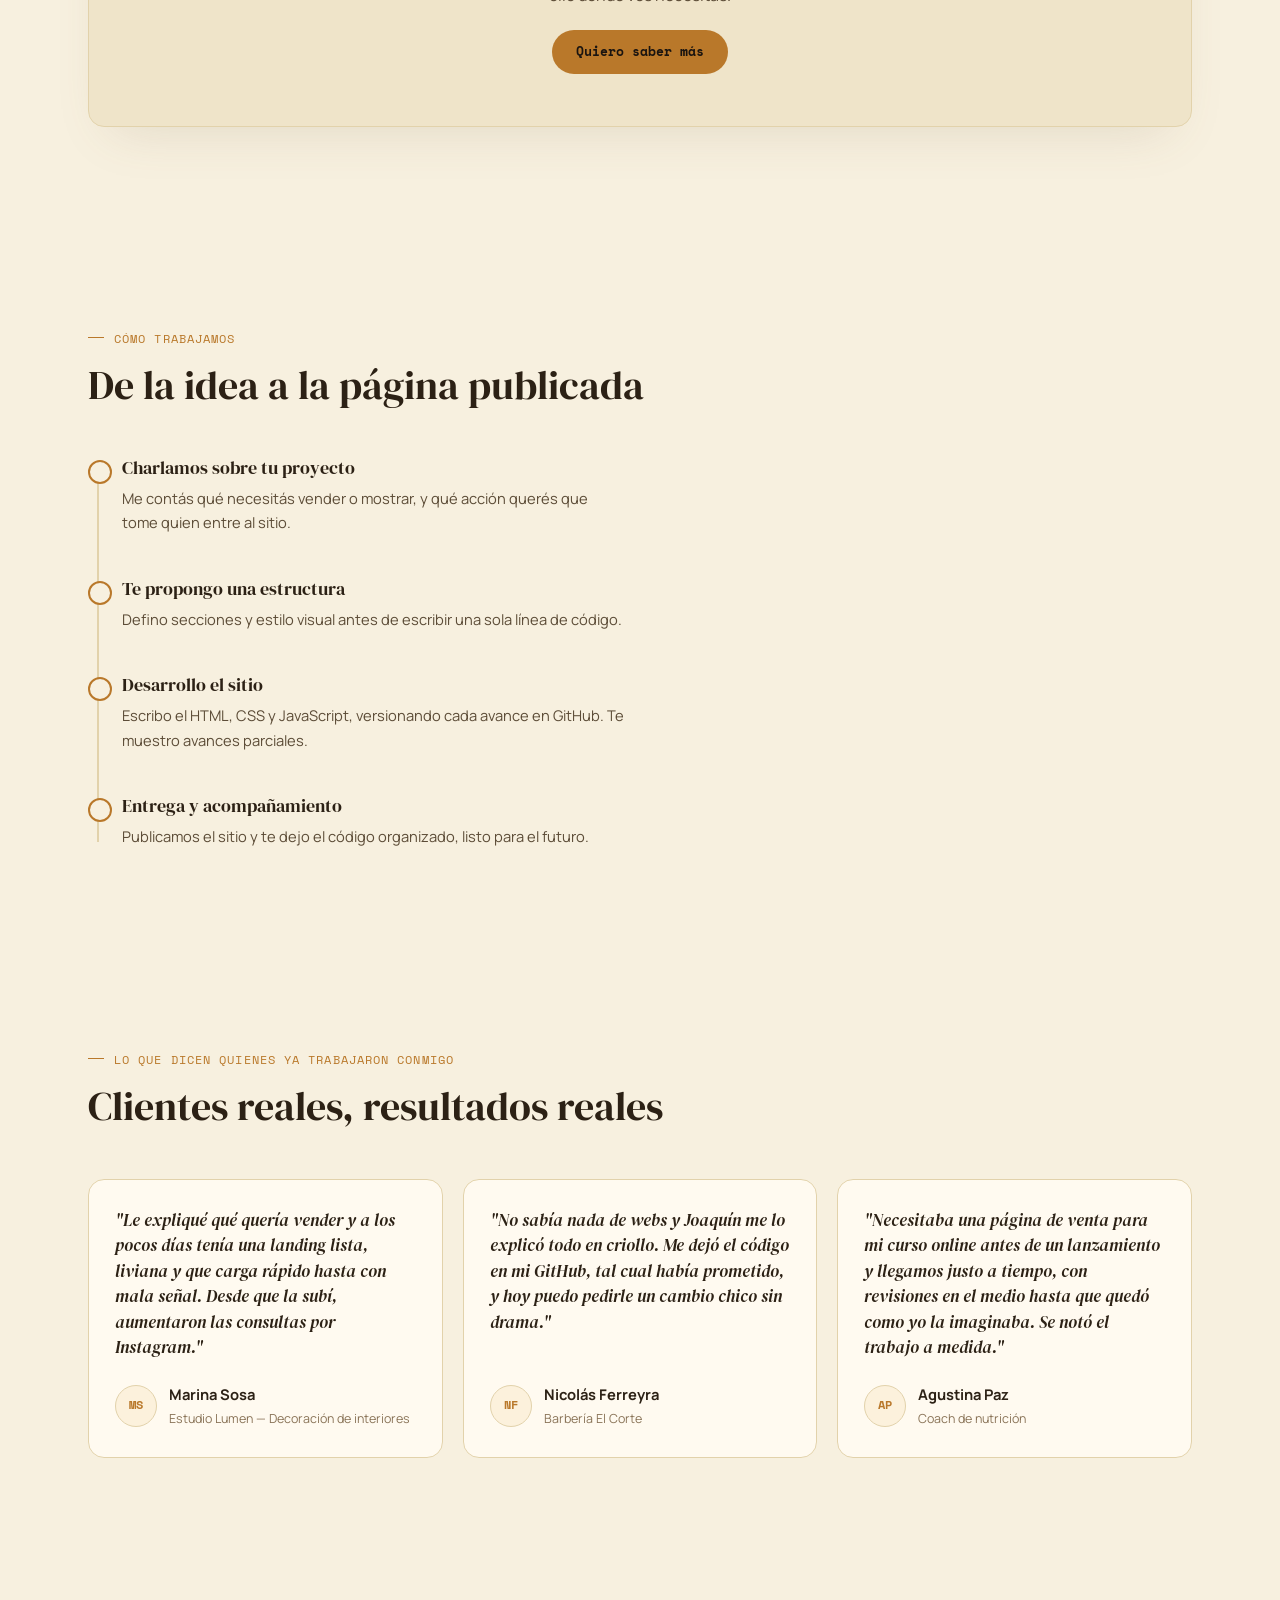
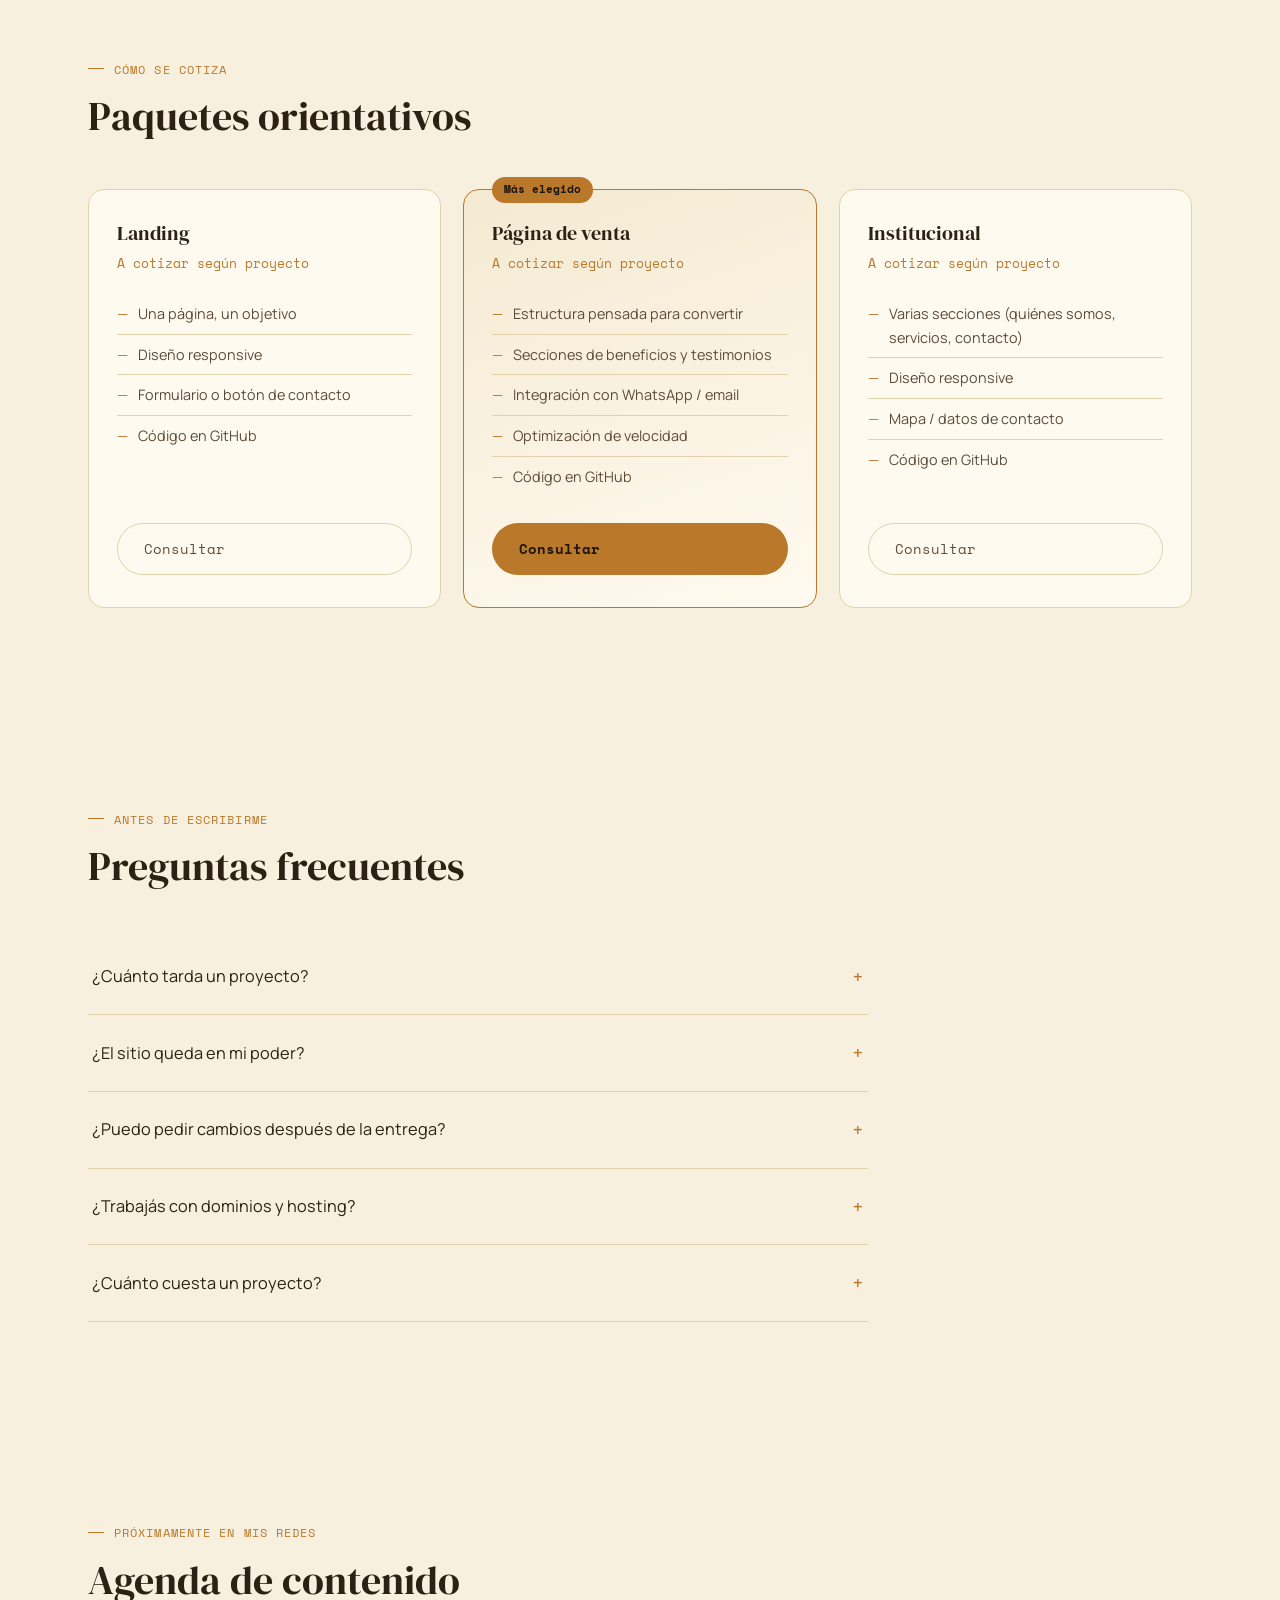
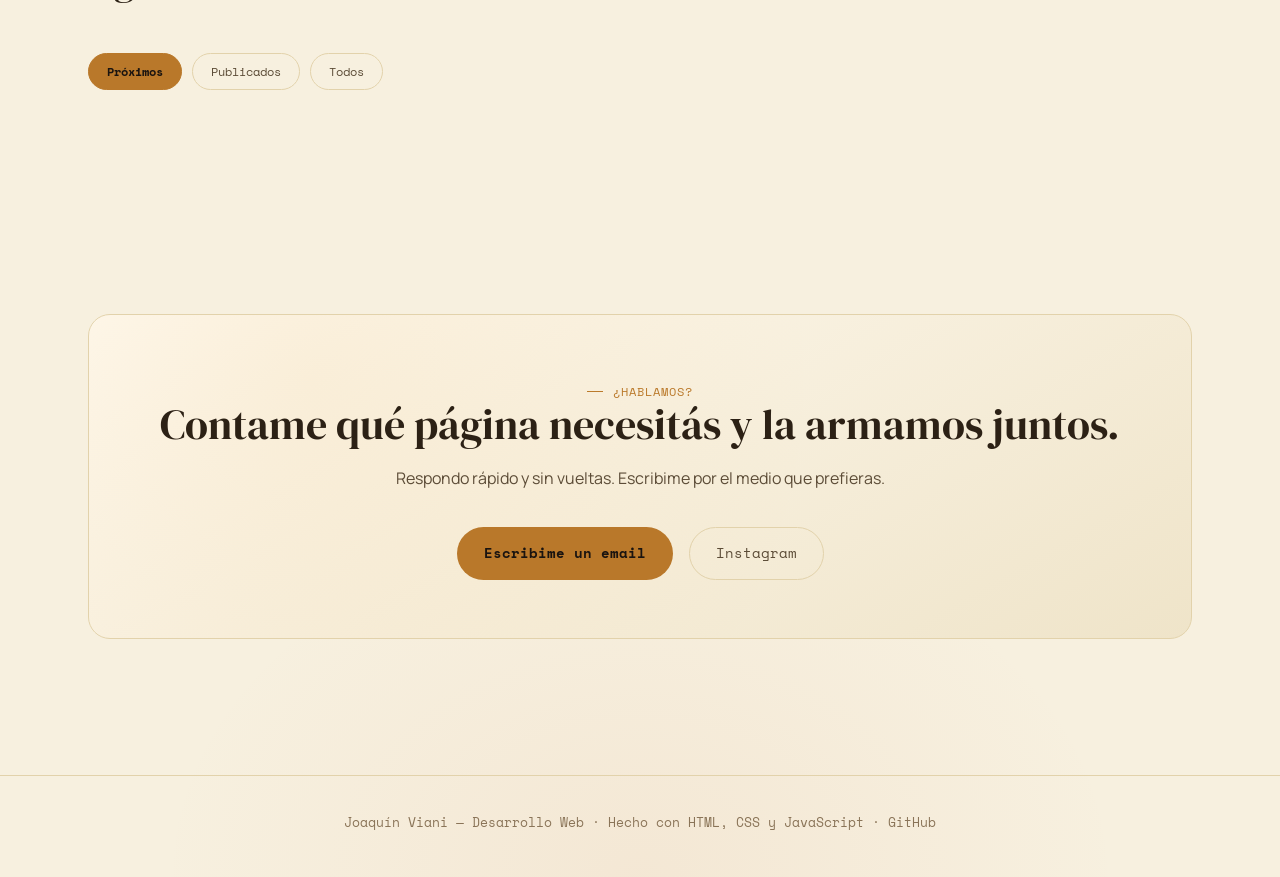
==== commit 42f13c56: "Sumar miniaturas reales a las 20 plantillas de Proyectos - Convierte las capturas subidas a WebP opt" ====
--- a/index.html
+++ b/index.html
@@ -8,7 +8,7 @@
 <link rel="preconnect" href="https://fonts.googleapis.com">
 <link rel="preconnect" href="https://fonts.gstatic.com" crossorigin>
 <link href="https://fonts.googleapis.com/css2?family=DM+Serif+Display:ital@0;1&family=Manrope:wght@400;500;600;700;800&family=Space+Mono:wght@400;700&display=swap" rel="stylesheet">
-<link rel="stylesheet" href="style.css?v=20260902-7">
+<link rel="stylesheet" href="style.css?v=20260902-8">
 </head>
 <body>
 <canvas id="bgCanvas" aria-hidden="true"></canvas>
@@ -430,7 +430,7 @@
   </div>
 </footer>
 
-<script src="script.js?v=20260902-8"></script>
+<script src="script.js?v=20260902-9"></script>
 
 </body>
 </html>
--- a/style.css
+++ b/style.css
@@ -206,7 +206,9 @@
   .project-card{ background: var(--surface); border:1px solid var(--border); border-radius: var(--radius); overflow:hidden; transition: all .2s ease; }
   .project-card.hide{ display:none; }
   .project-card:hover{ border-color:#544128; }
-  .project-thumb{ height:108px; background: linear-gradient(135deg, var(--surface-2), var(--bg-2)); display:flex; align-items:center; justify-content:center; }
+  .project-thumb{ height:150px; background: linear-gradient(135deg, var(--surface-2), var(--bg-2)); display:flex; align-items:center; justify-content:center; overflow:hidden; }
+  .project-thumb img{ width:100%; height:100%; object-fit:cover; object-position: top; display:block; transition: transform .35s ease; }
+  .project-card:hover .project-thumb img{ transform: scale(1.04); }
   .project-thumb .mini-browser{ width:82%; background: var(--bg-2); border-radius:6px; border:1px solid var(--border); overflow:hidden; }
   .project-thumb .mini-bar{ display:flex; gap:5px; padding:6px 9px; background:#1a1410; }
   .project-thumb .mini-dot{ width:6px; height:6px; border-radius:50%; background: var(--border); }
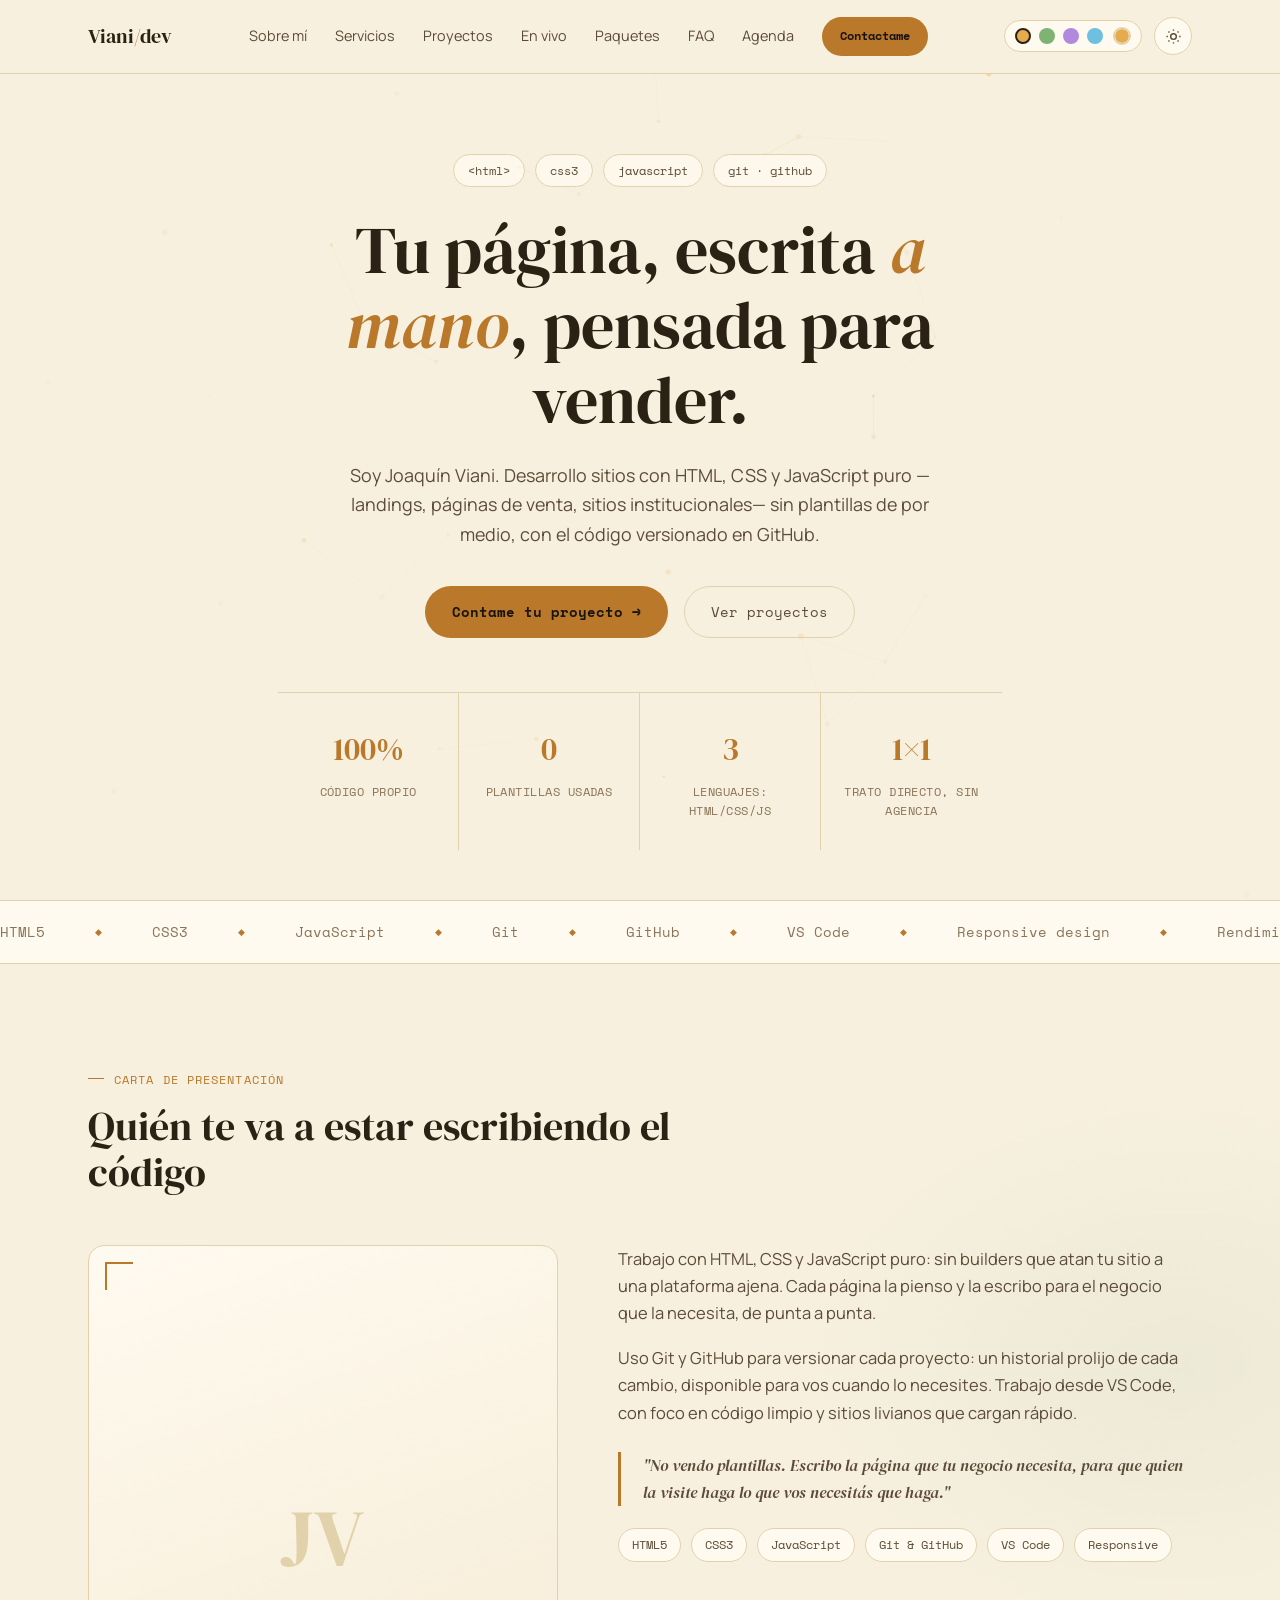
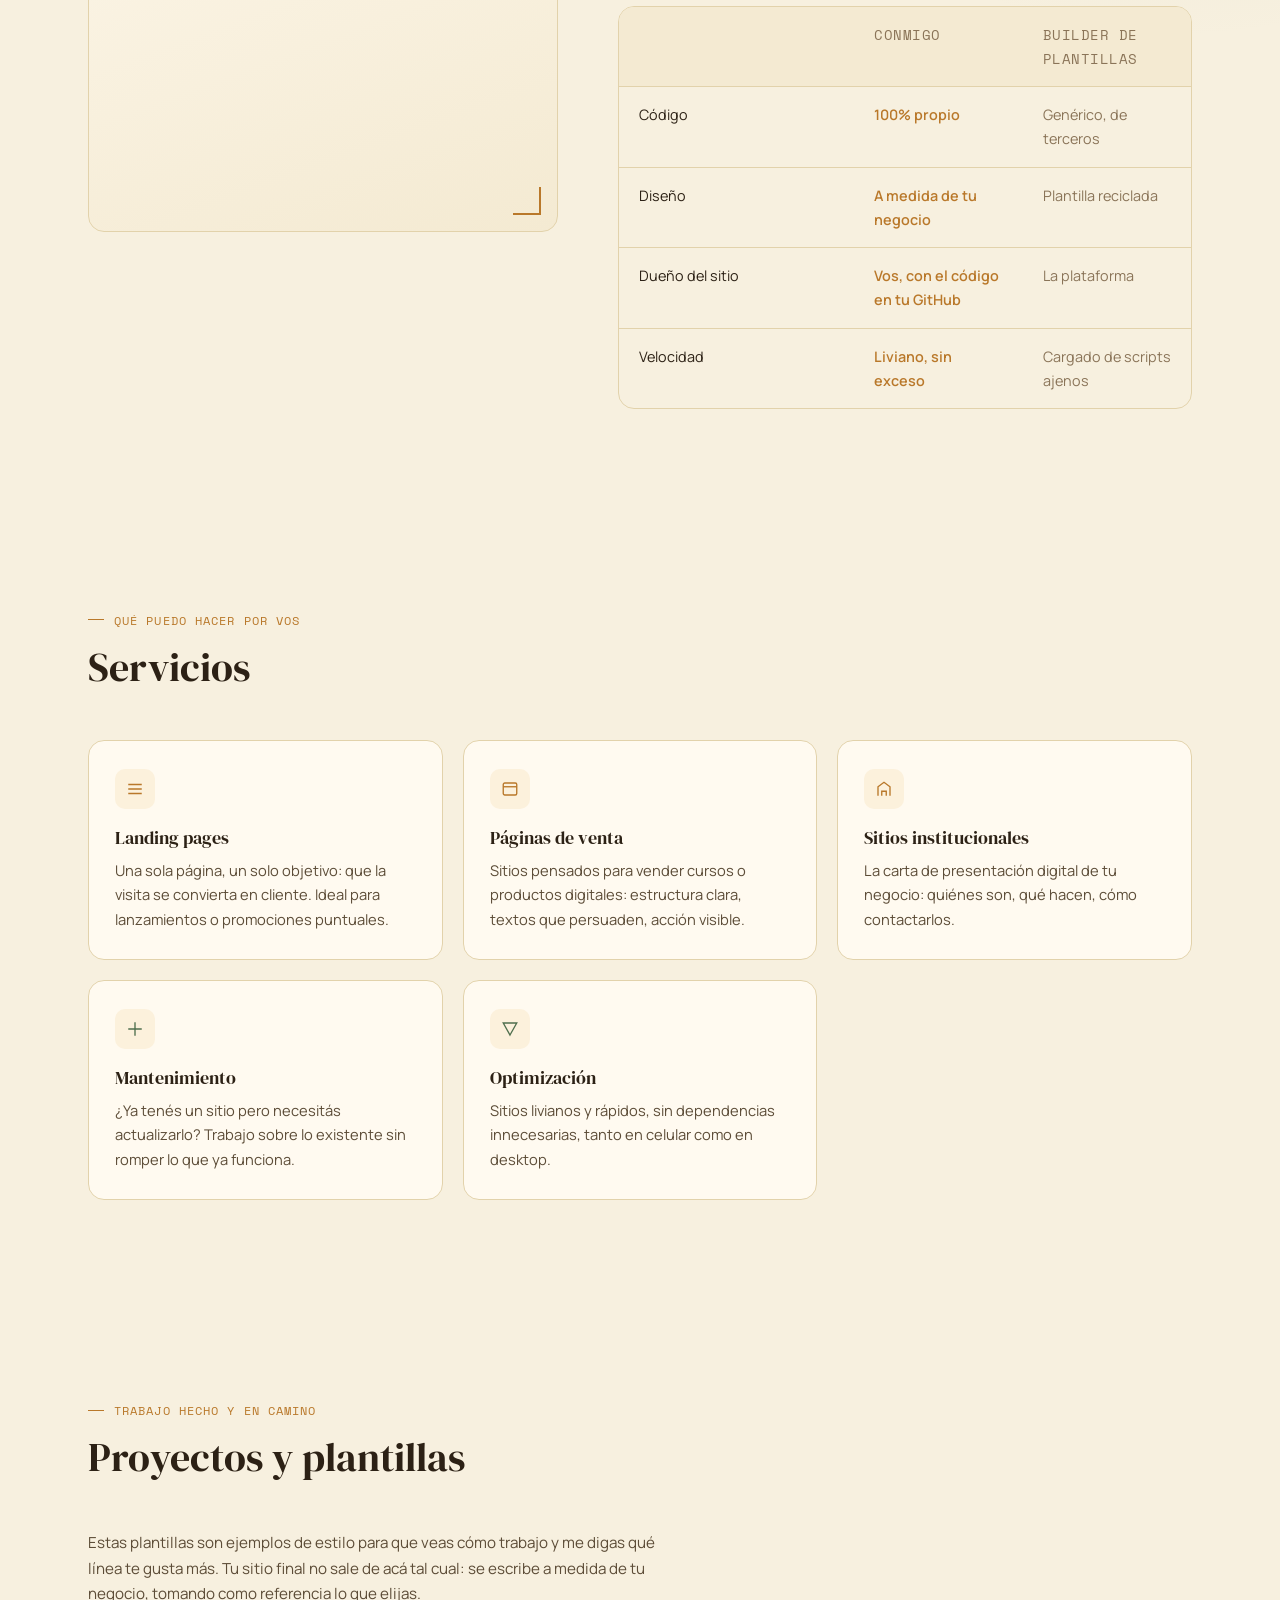
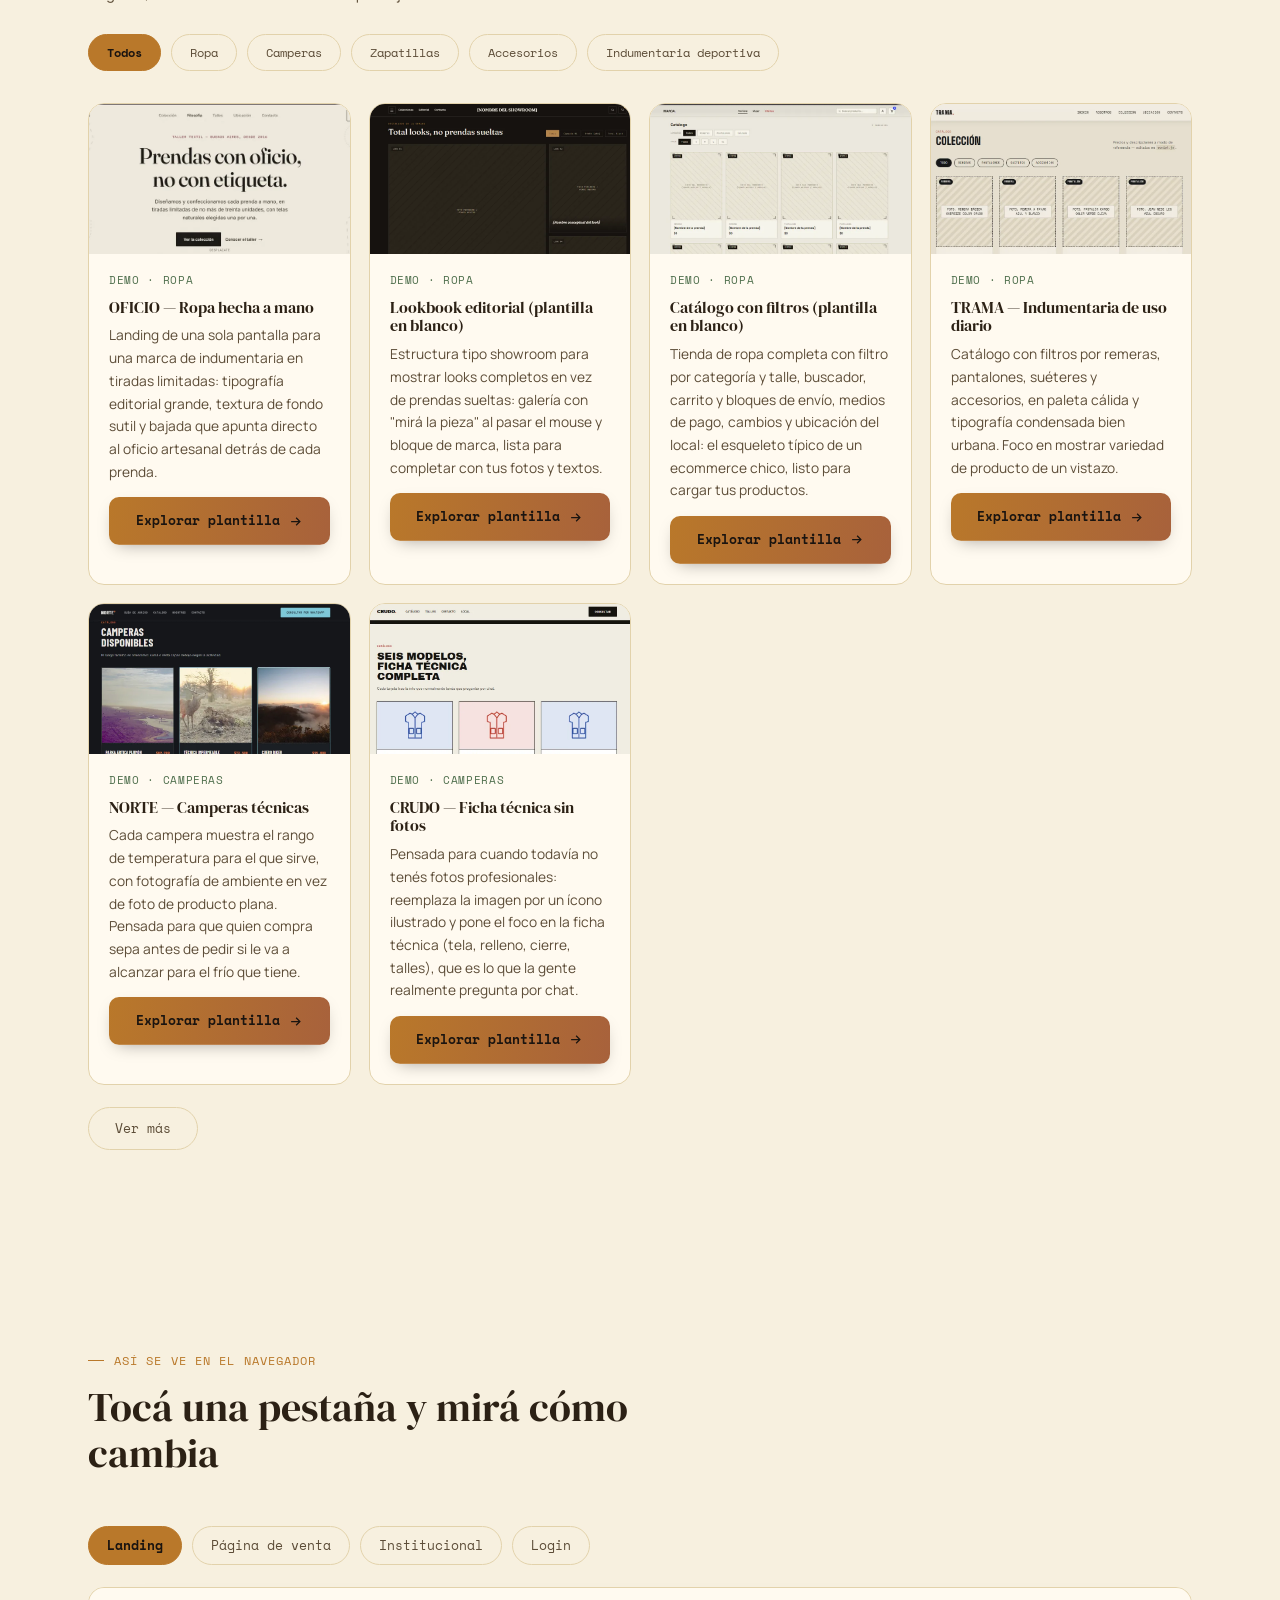
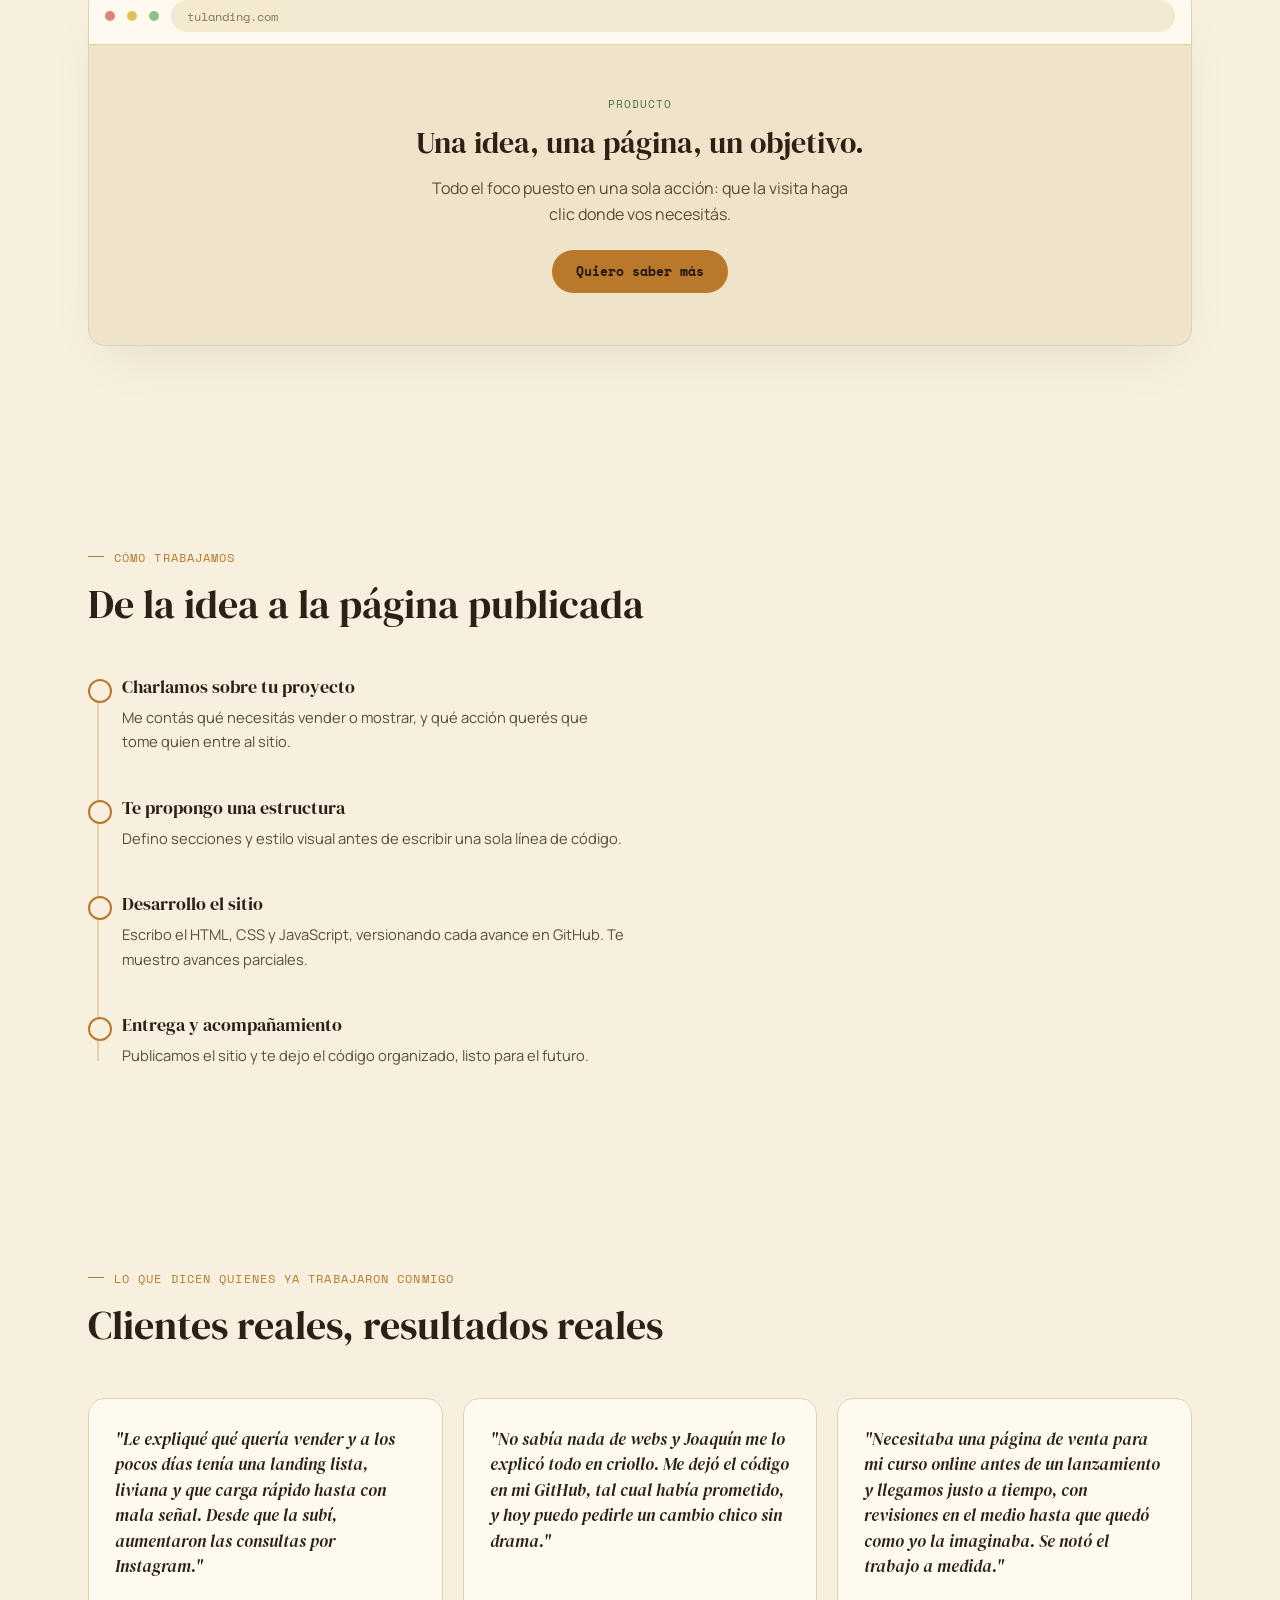
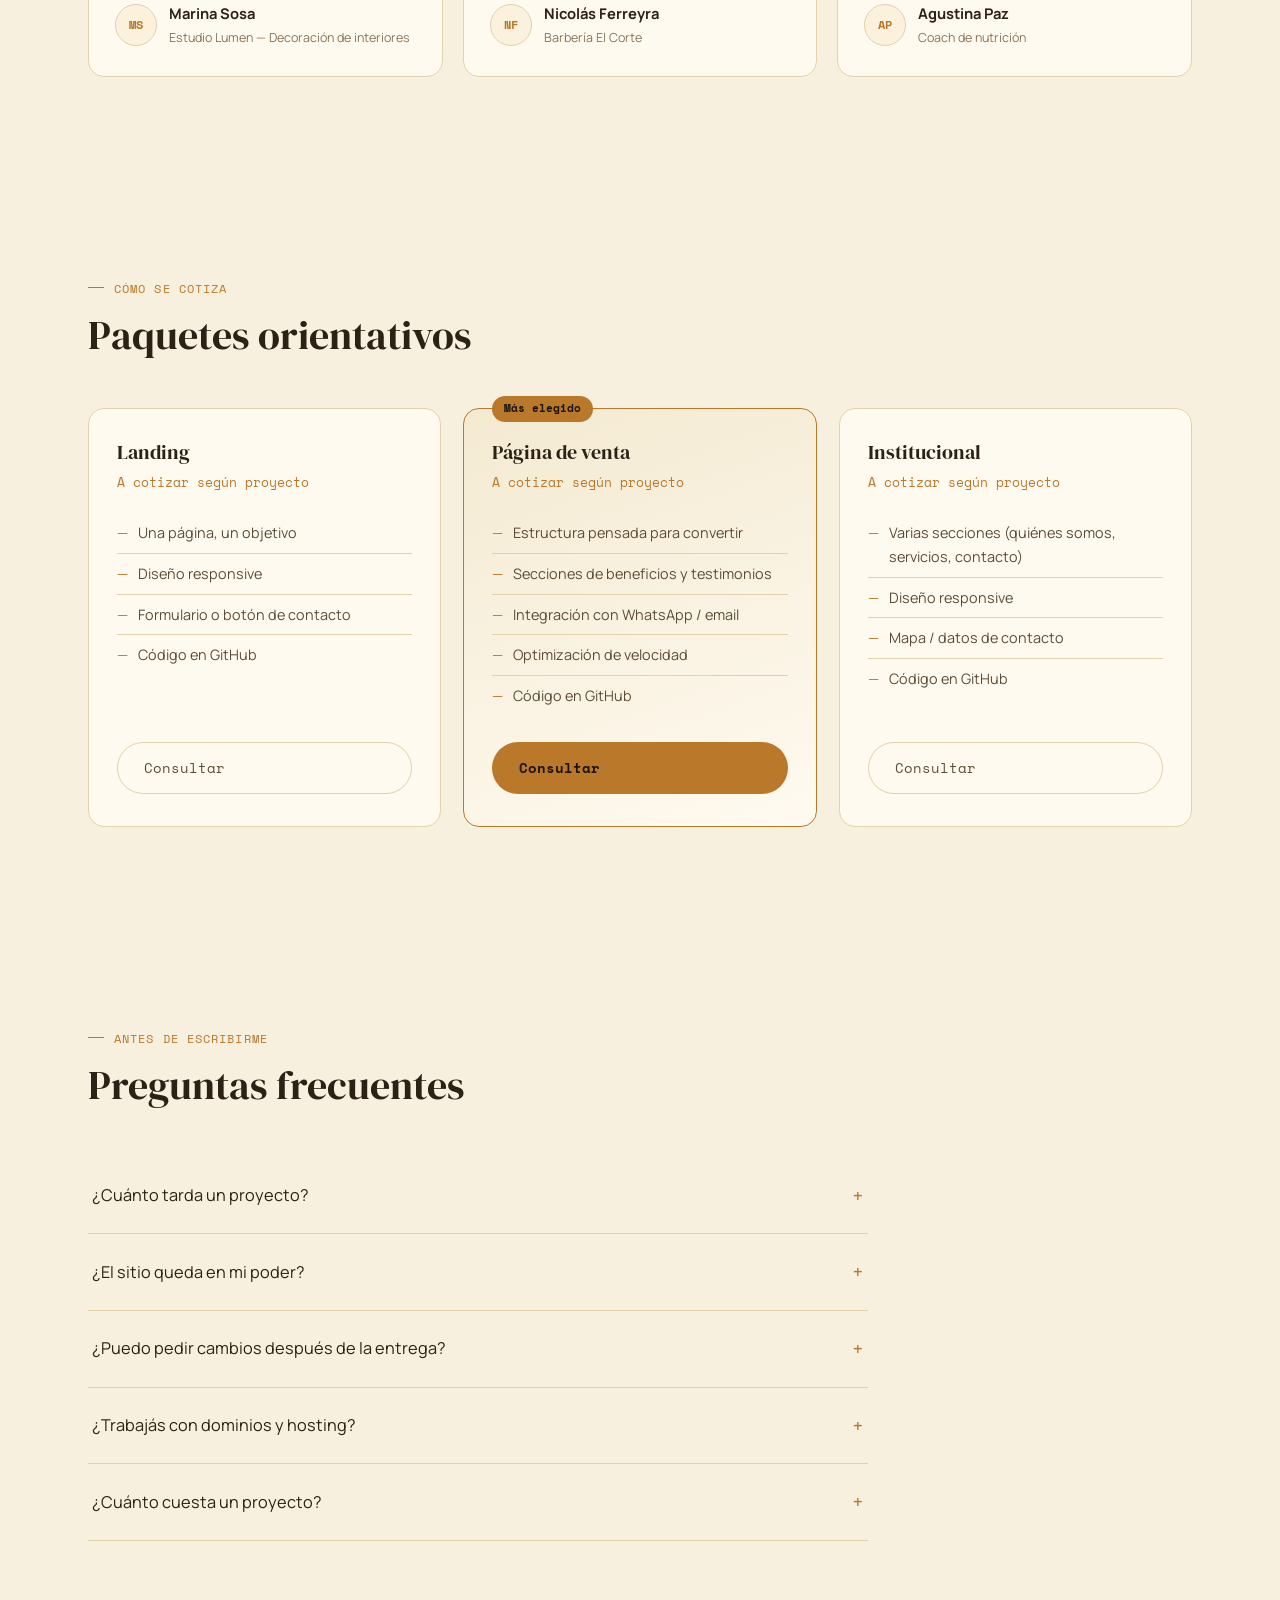
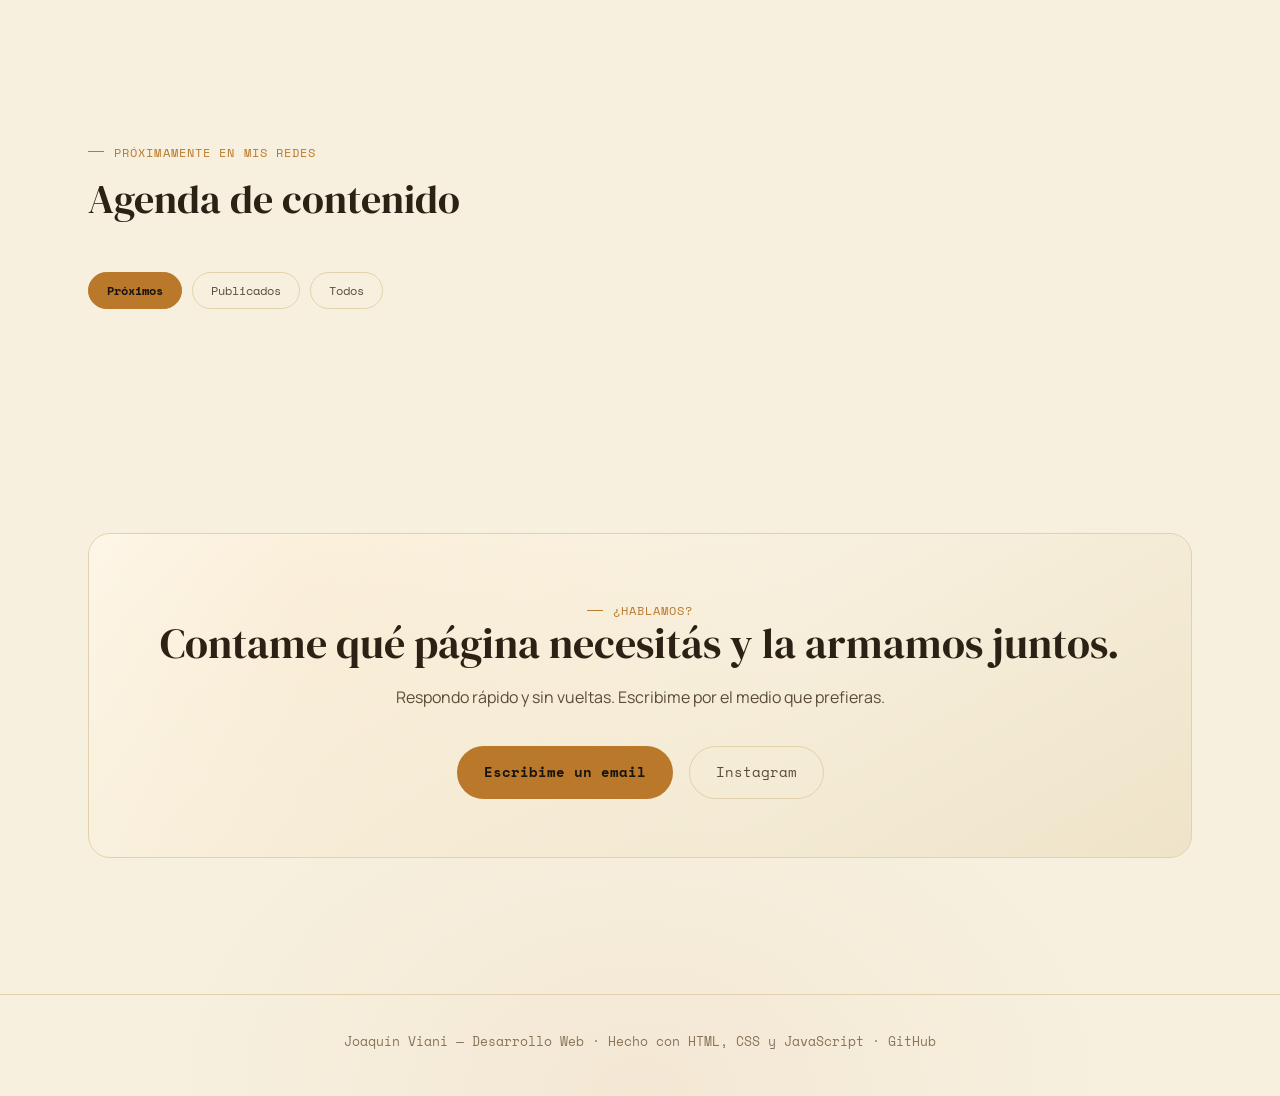
==== commit a75120fd: "Menú mobile con hamburguesa, favicon y Open Graph/Twitter Card, robots.txt/sitemap.xml y página 404 " ====
--- a/index.html
+++ b/index.html
@@ -5,10 +5,33 @@
 <meta name="viewport" content="width=device-width, initial-scale=1.0">
 <title>Joaquín Viani — Desarrollo Web</title>
 <meta name="description" content="Joaquín Viani, desarrollador web. Sitios a medida con HTML, CSS y JavaScript.">
+
+<!-- Favicon -->
+<link rel="icon" href="favicon.ico" sizes="any">
+<link rel="icon" type="image/png" sizes="32x32" href="assets/img/favicon-32.png">
+<link rel="icon" type="image/png" sizes="192x192" href="assets/img/favicon-192.png">
+<link rel="apple-touch-icon" href="apple-touch-icon.png">
+<link rel="manifest" href="site.webmanifest">
+<meta name="theme-color" content="#17110d">
+
+<!-- Open Graph / Twitter Card -->
+<meta property="og:type" content="website">
+<meta property="og:url" content="https://vianidev.github.io/">
+<meta property="og:title" content="Joaquín Viani — Desarrollo Web">
+<meta property="og:description" content="Sitios a medida con HTML, CSS y JavaScript. Rápidos, prolijos y hechos para convertir.">
+<meta property="og:image" content="https://vianidev.github.io/assets/img/og-image.jpg">
+<meta property="og:image:width" content="1200">
+<meta property="og:image:height" content="630">
+<meta property="og:locale" content="es_AR">
+<meta name="twitter:card" content="summary_large_image">
+<meta name="twitter:title" content="Joaquín Viani — Desarrollo Web">
+<meta name="twitter:description" content="Sitios a medida con HTML, CSS y JavaScript. Rápidos, prolijos y hechos para convertir.">
+<meta name="twitter:image" content="https://vianidev.github.io/assets/img/og-image.jpg">
+
 <link rel="preconnect" href="https://fonts.googleapis.com">
 <link rel="preconnect" href="https://fonts.gstatic.com" crossorigin>
 <link href="https://fonts.googleapis.com/css2?family=DM+Serif+Display:ital@0;1&family=Manrope:wght@400;500;600;700;800&family=Space+Mono:wght@400;700&display=swap" rel="stylesheet">
-<link rel="stylesheet" href="style.css?v=20260902-8">
+<link rel="stylesheet" href="style.css?v=20260902-9">
 </head>
 <body>
 <canvas id="bgCanvas" aria-hidden="true"></canvas>
@@ -38,10 +61,24 @@
         <svg class="icon-moon" viewBox="0 0 24 24" fill="none" stroke="currentColor" stroke-width="2"><path d="M21 12.8A9 9 0 1 1 11.2 3a7 7 0 0 0 9.8 9.8z"/></svg>
         <svg class="icon-sun" viewBox="0 0 24 24" fill="none" stroke="currentColor" stroke-width="2"><circle cx="12" cy="12" r="4"/><path d="M12 2v2M12 20v2M4.9 4.9l1.4 1.4M17.7 17.7l1.4 1.4M2 12h2M20 12h2M4.9 19.1l1.4-1.4M17.7 6.3l1.4-1.4"/></svg>
       </button>
+      <button class="nav-burger" id="navBurger" aria-label="Abrir menú de navegación" aria-controls="navMobile" aria-expanded="false">
+        <span></span><span></span><span></span>
+      </button>
     </div>
   </nav>
   <div class="scroll-bar" id="scrollBar"></div>
+  <div class="nav-mobile" id="navMobile">
+    <a href="#sobre-mi">Sobre mí</a>
+    <a href="#servicios">Servicios</a>
+    <a href="#proyectos">Proyectos</a>
+    <a href="#navegador">En vivo</a>
+    <a href="#paquetes">Paquetes</a>
+    <a href="#faq">FAQ</a>
+    <a href="#agenda">Agenda</a>
+    <a href="#contacto" class="nav-mobile-cta">Contactame</a>
+  </div>
 </header>
+<div class="nav-mobile-backdrop" id="navMobileBackdrop"></div>
 
 <div class="theme-sweep" id="themeSweep"></div>
 
@@ -430,7 +467,7 @@
   </div>
 </footer>
 
-<script src="script.js?v=20260902-9"></script>
+<script src="script.js?v=20260902-10"></script>
 
 </body>
 </html>
--- a/style.css
+++ b/style.css
@@ -105,6 +105,48 @@
   @media (max-width:820px){ .nav-links{ display:none; } }
   .scroll-bar{ position:absolute; bottom:-1px; left:0; height:2px; background: var(--gold); width:0%; }
 
+  /* ---------- MENU MOBILE (hamburguesa) ---------- */
+  .nav-burger{
+    display:none; position:relative; width:38px; height:38px; border-radius:50%;
+    border:1px solid var(--border); background: var(--surface); cursor:pointer;
+    flex-shrink:0; align-items:center; justify-content:center; flex-direction:column; gap:4px;
+  }
+  .nav-burger:hover{ background: var(--surface-2); }
+  .nav-burger span{ display:block; width:16px; height:2px; border-radius:2px; background: var(--dim); transition: transform .3s ease, opacity .2s ease, background .2s ease; }
+  .nav-burger:hover span{ background: var(--cream); }
+  .nav-burger.active span:nth-child(1){ transform: translateY(6px) rotate(45deg); }
+  .nav-burger.active span:nth-child(2){ opacity:0; }
+  .nav-burger.active span:nth-child(3){ transform: translateY(-6px) rotate(-45deg); }
+  @media (max-width:820px){ .nav-burger{ display:flex; } }
+
+  .nav-mobile{
+    position:absolute; top:100%; left:0; right:0; z-index:59;
+    display:flex; flex-direction:column;
+    max-width: var(--maxw); margin:0 auto; padding:0 28px;
+    background: var(--header-bg); backdrop-filter: blur(10px);
+    border-bottom: 1px solid var(--border);
+    max-height:0; opacity:0; overflow:hidden;
+    transition: max-height .38s cubic-bezier(.65,0,.35,1), opacity .28s ease;
+  }
+  .nav-mobile.open{ max-height:520px; opacity:1; }
+  .nav-mobile a{
+    padding:15px 2px; border-bottom:1px solid var(--border);
+    color: var(--dim); font-size:0.98rem;
+  }
+  .nav-mobile a:hover{ color: var(--cream); }
+  .nav-mobile-cta{
+    margin:16px 2px 20px; text-align:center; border-bottom:none !important;
+    font-family:'Space Mono', monospace; font-weight:700; font-size:0.85rem;
+    background: var(--gold); color:#1a1410 !important; border-radius:100px; padding:13px 18px;
+  }
+  .nav-mobile-cta:hover{ background:#f0ba63; color:#1a1410 !important; }
+  .nav-mobile-backdrop{
+    position:fixed; inset:0; z-index:55; background: rgba(0,0,0,0.5);
+    opacity:0; pointer-events:none; transition: opacity .28s ease;
+  }
+  .nav-mobile-backdrop.show{ opacity:1; pointer-events:auto; }
+  @media (min-width:821px){ .nav-mobile, .nav-mobile-backdrop{ display:none !important; } }
+
   /* ---------- HERO ---------- */
   .hero{ padding: 80px 0 0; position:relative; }
   .hero-inner{ text-align:center; max-width: 780px; margin: 0 auto; padding-bottom: 50px; }
@@ -361,6 +403,7 @@
     .palette-group{ padding:5px 8px; gap:6px; }
     .palette-dot{ width:14px; height:14px; }
     .theme-toggle{ width:34px; height:34px; }
+    .nav-burger{ width:34px; height:34px; }
   }
 
   /* ---------- BARRIDO DE TRANSICIÓN ---------- */
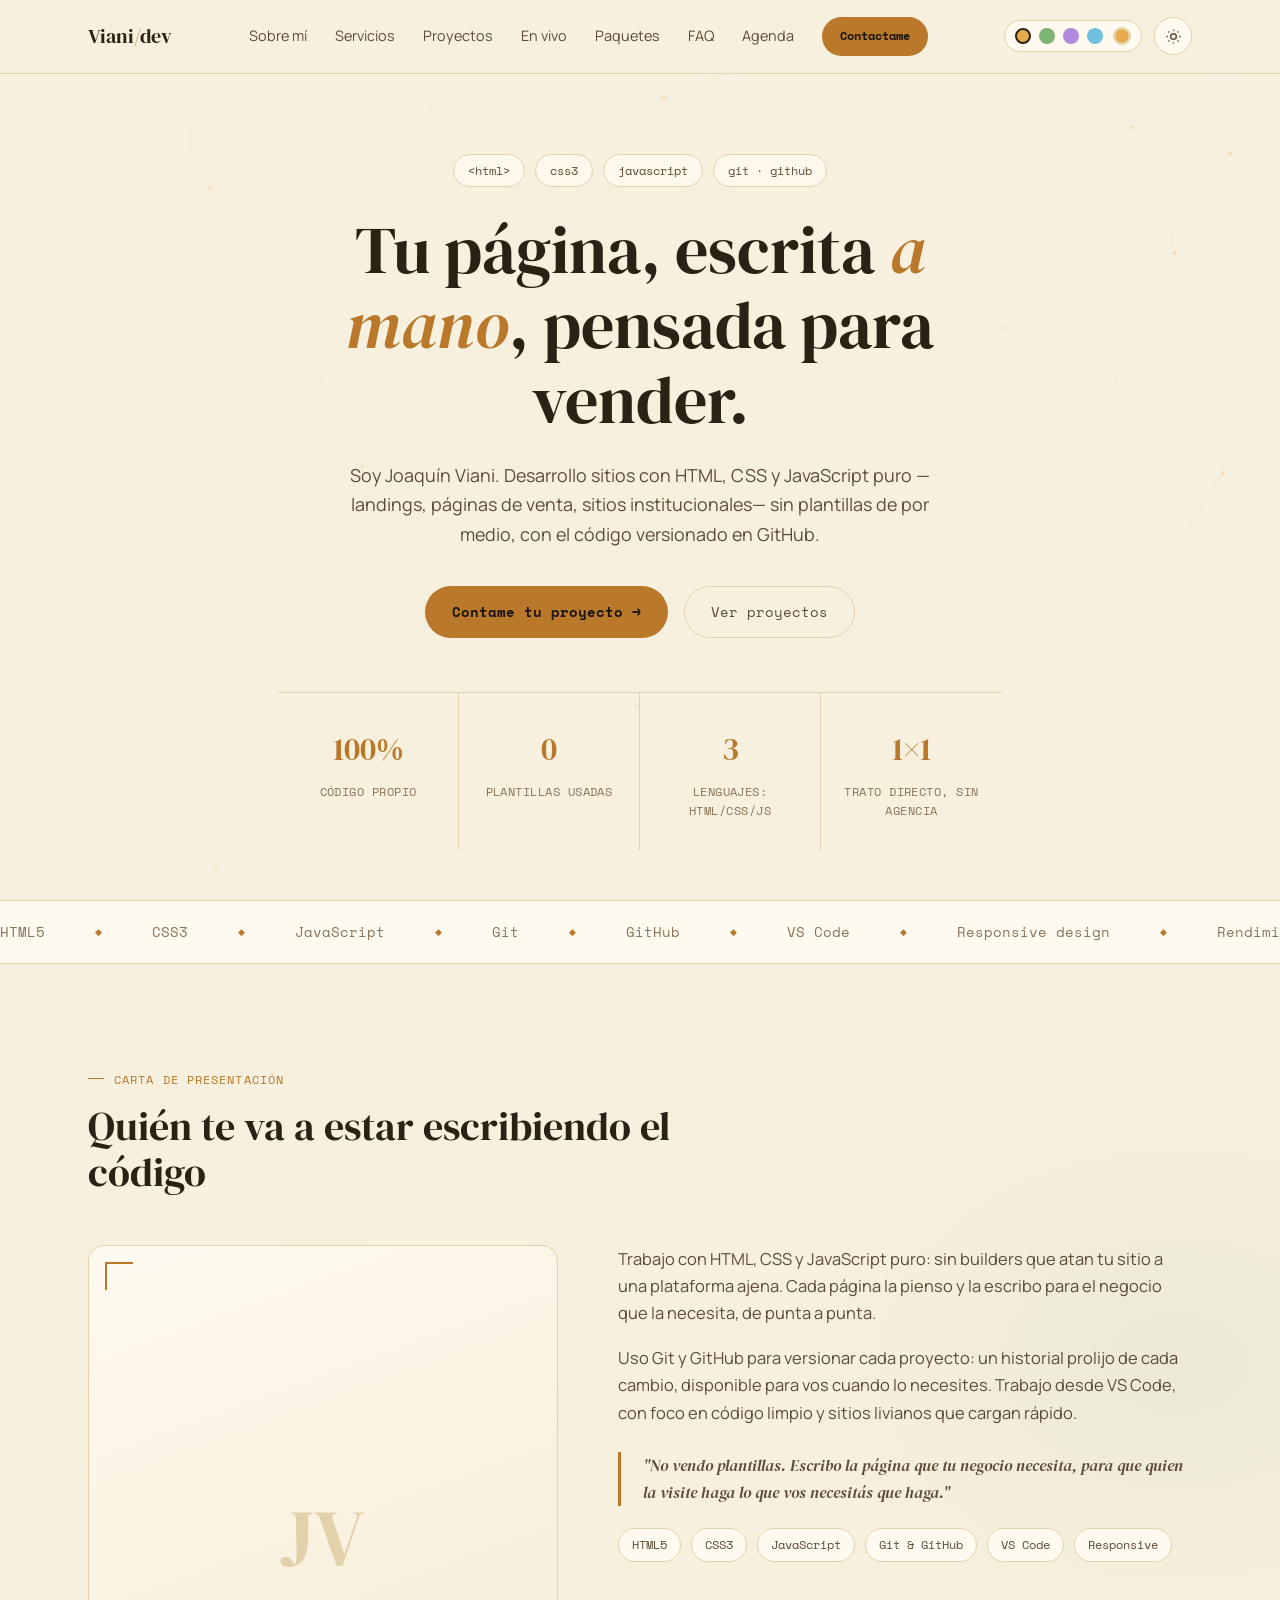
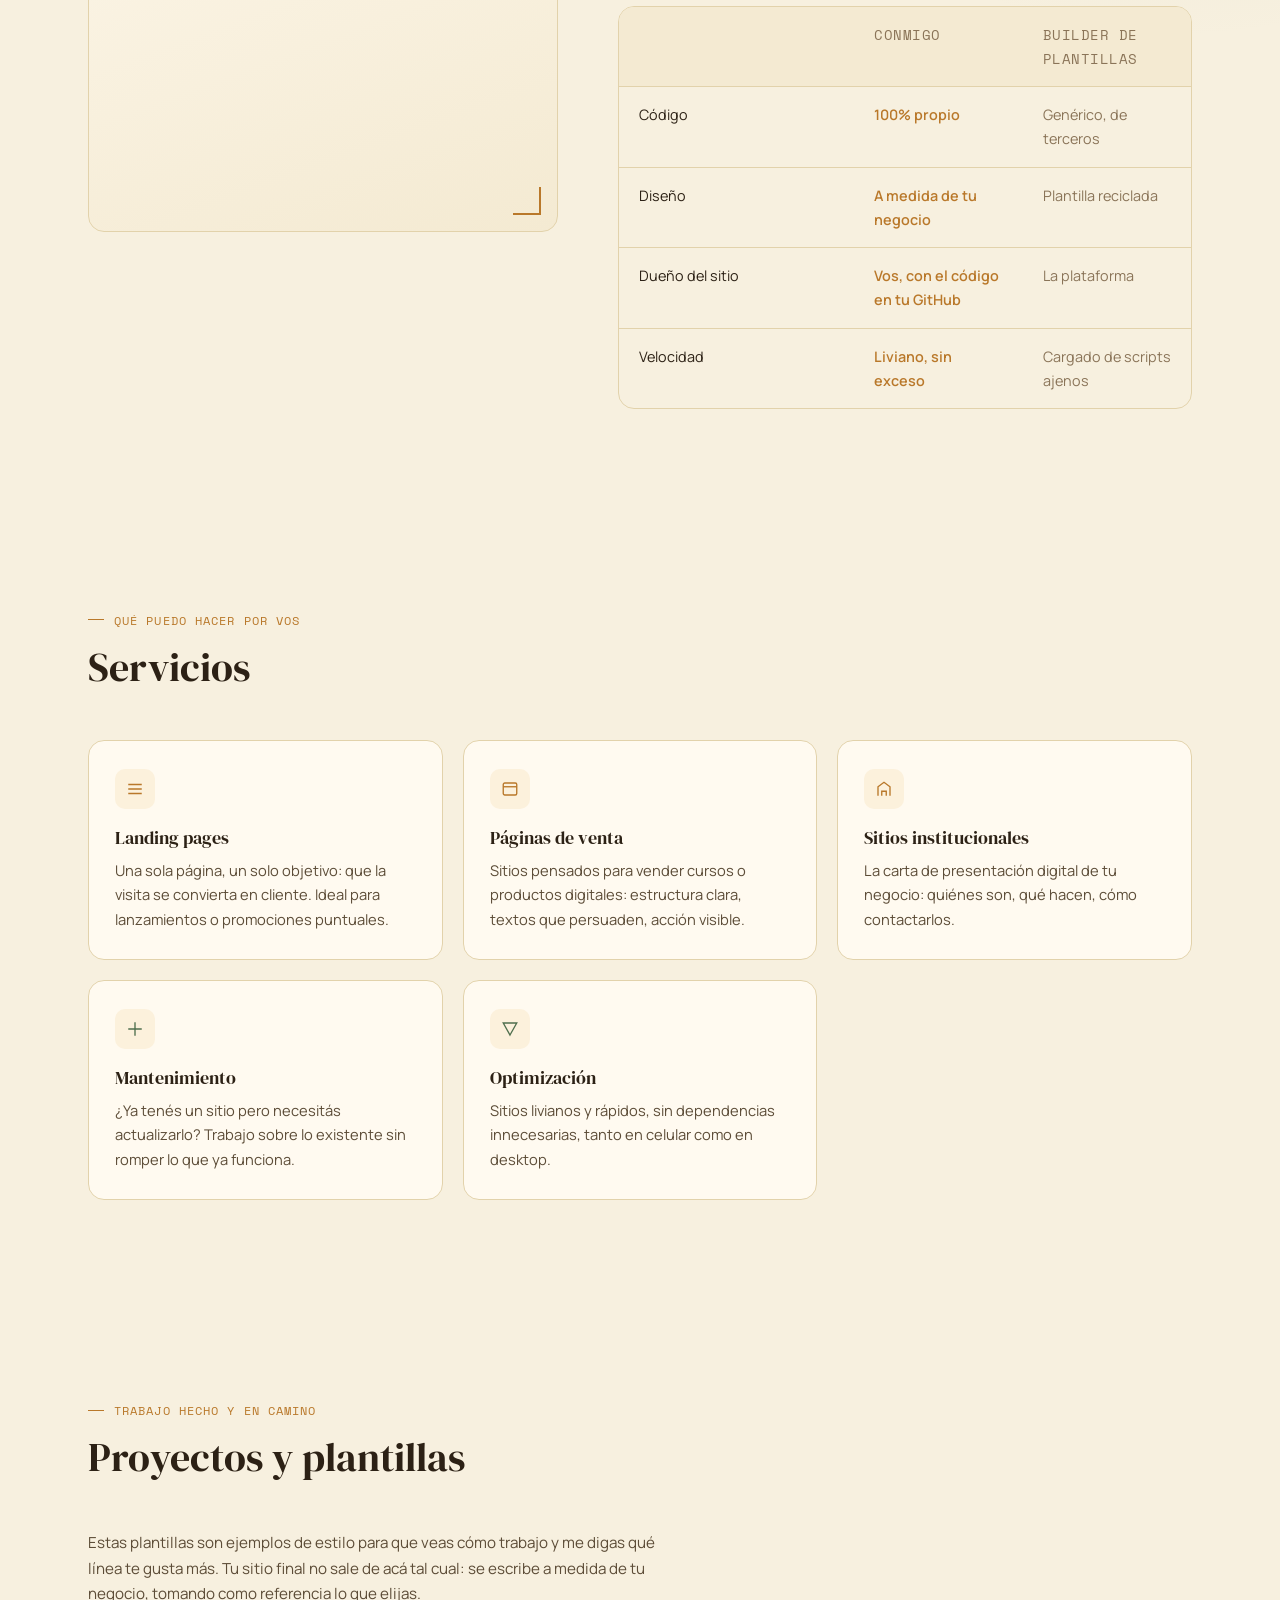
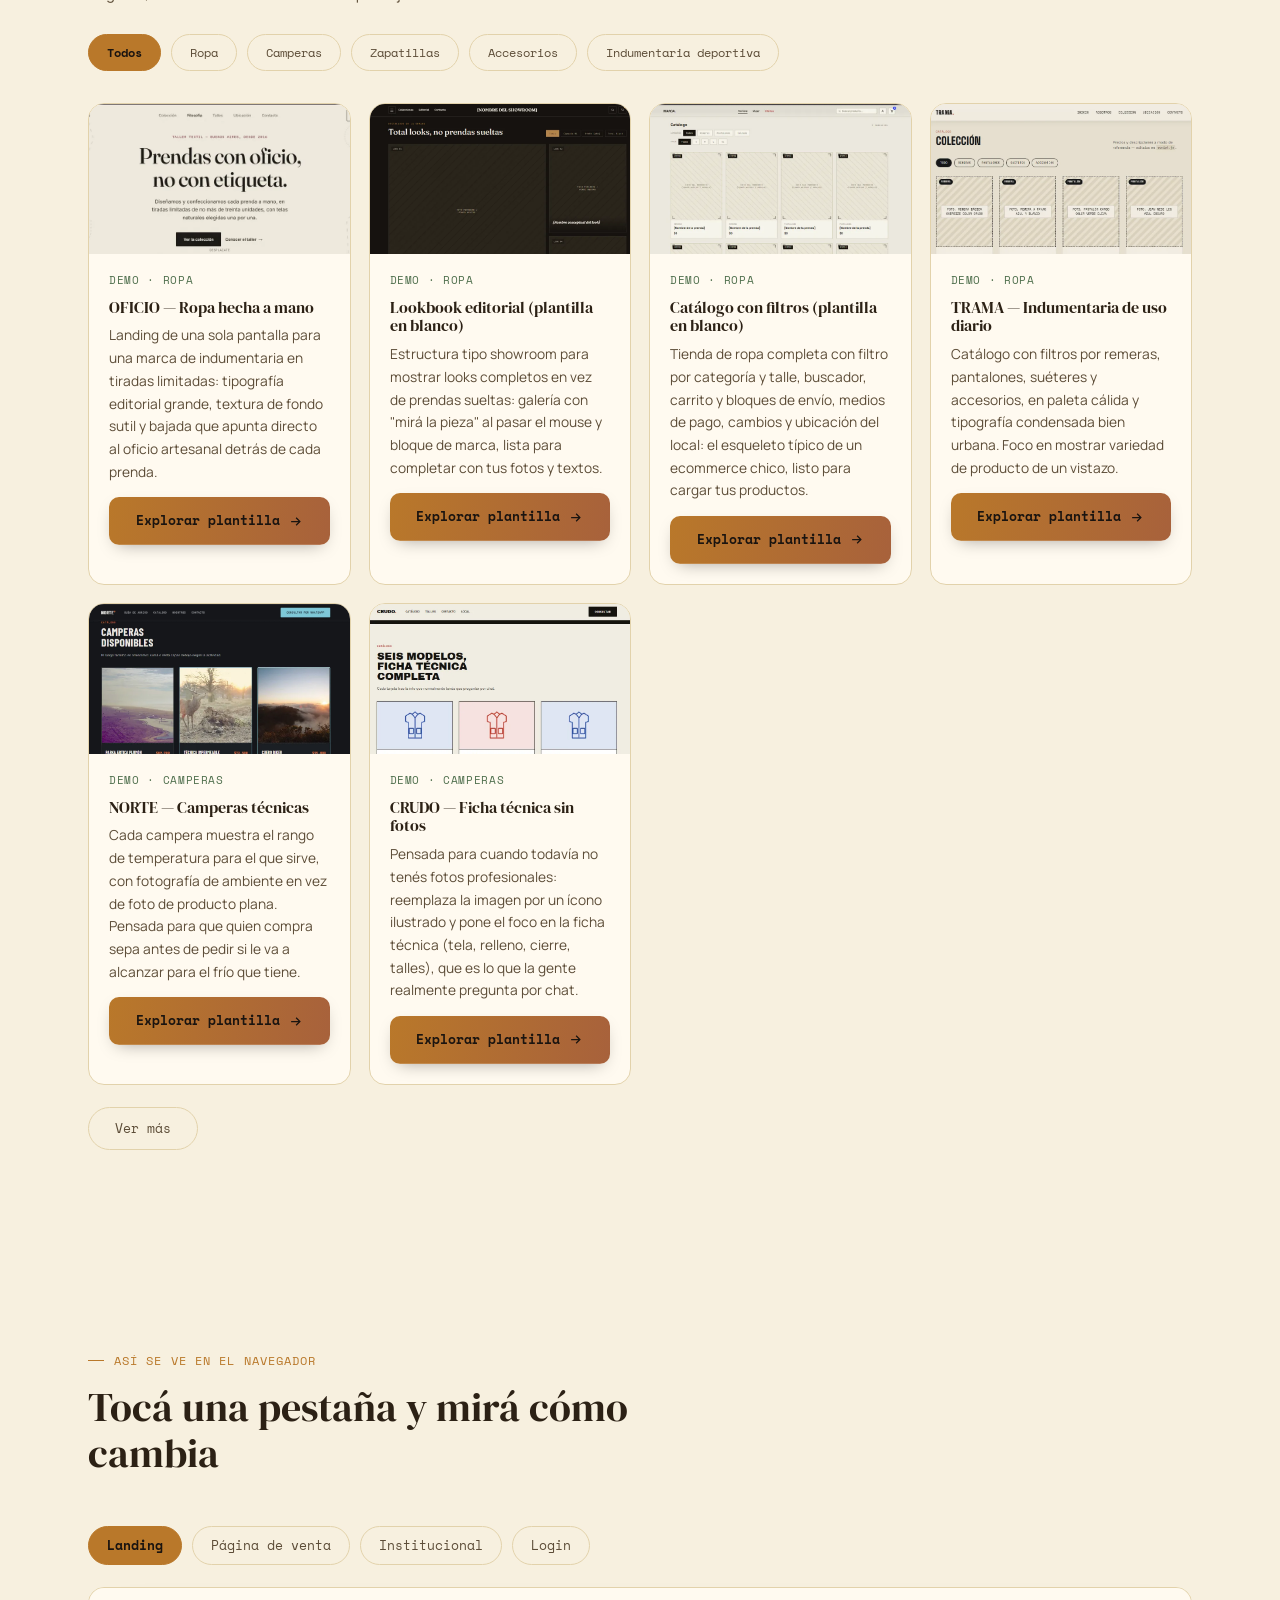
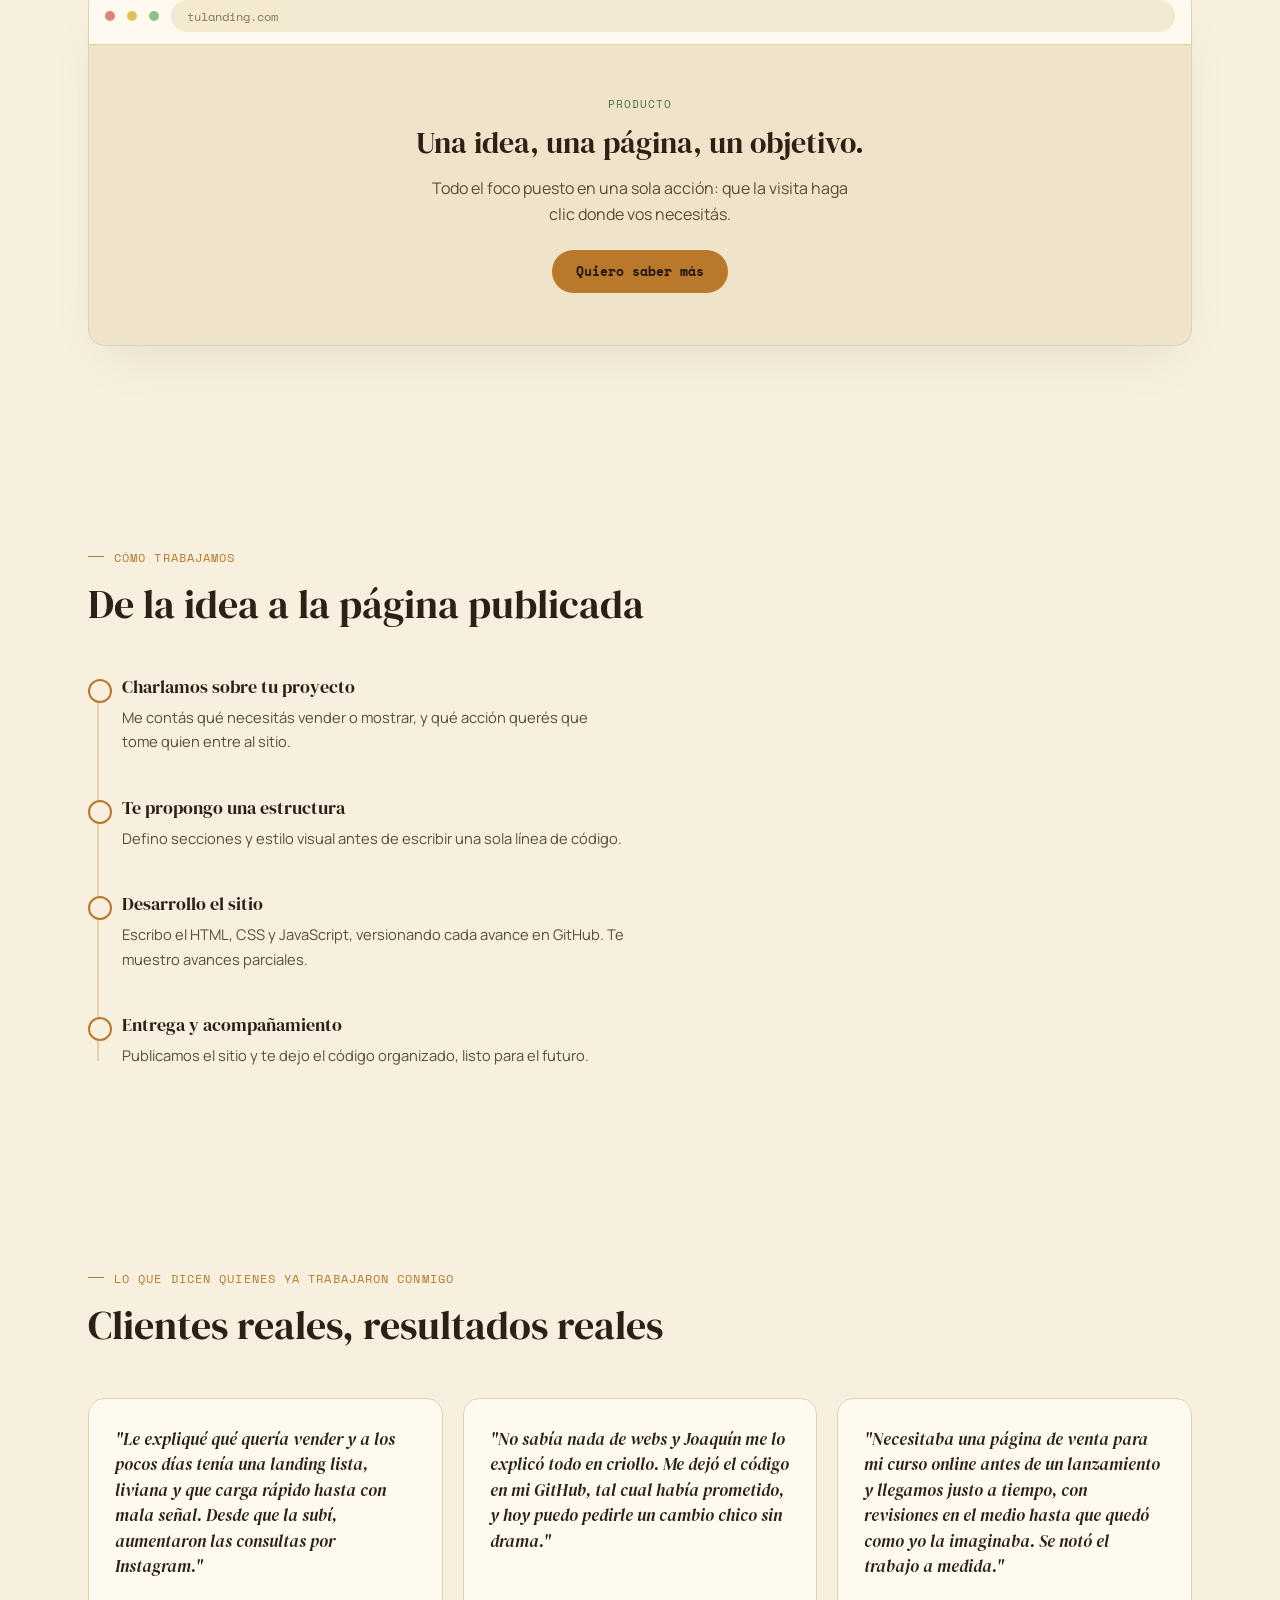
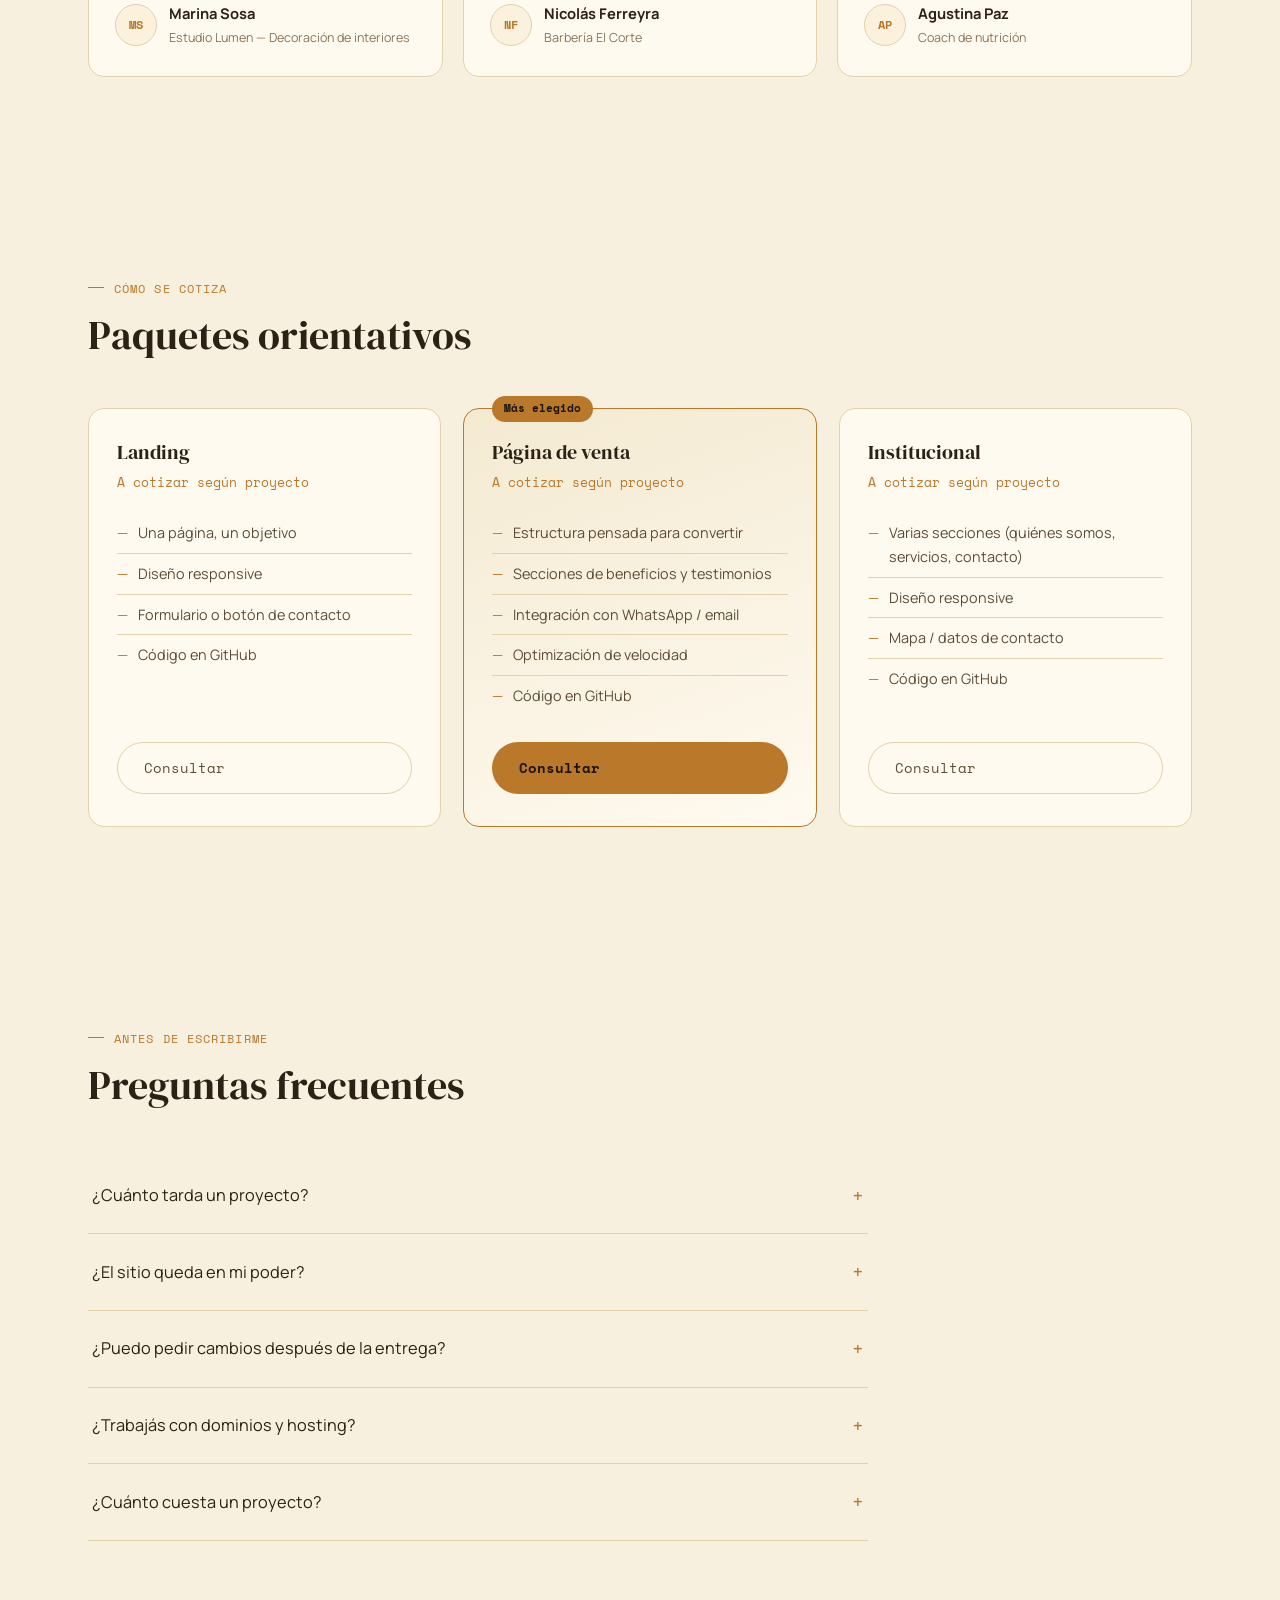
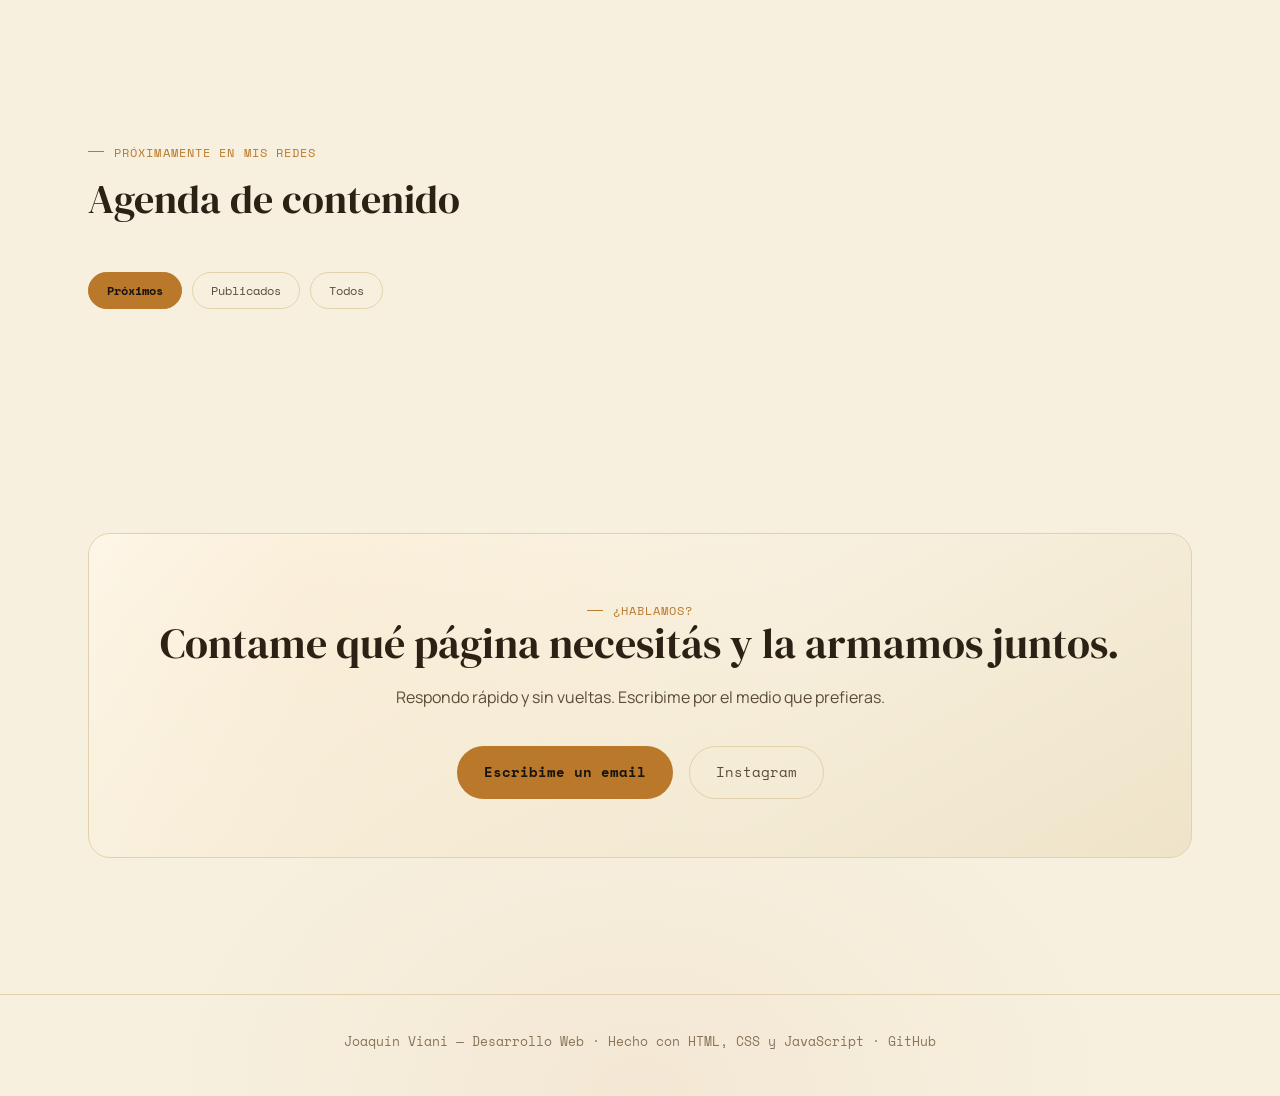
==== commit fadbd628: "Rehacer el ícono (taza de café + código) como SVG vectorial, sin blur en ningún tamaño - Antes era a" ====
--- a/index.html
+++ b/index.html
@@ -7,6 +7,7 @@
 <meta name="description" content="Joaquín Viani, desarrollador web. Sitios a medida con HTML, CSS y JavaScript.">
 
 <!-- Favicon -->
+<link rel="icon" href="favicon.svg" type="image/svg+xml">
 <link rel="icon" href="favicon.ico" sizes="any">
 <link rel="icon" type="image/png" sizes="32x32" href="assets/img/favicon-32.png">
 <link rel="icon" type="image/png" sizes="192x192" href="assets/img/favicon-192.png">
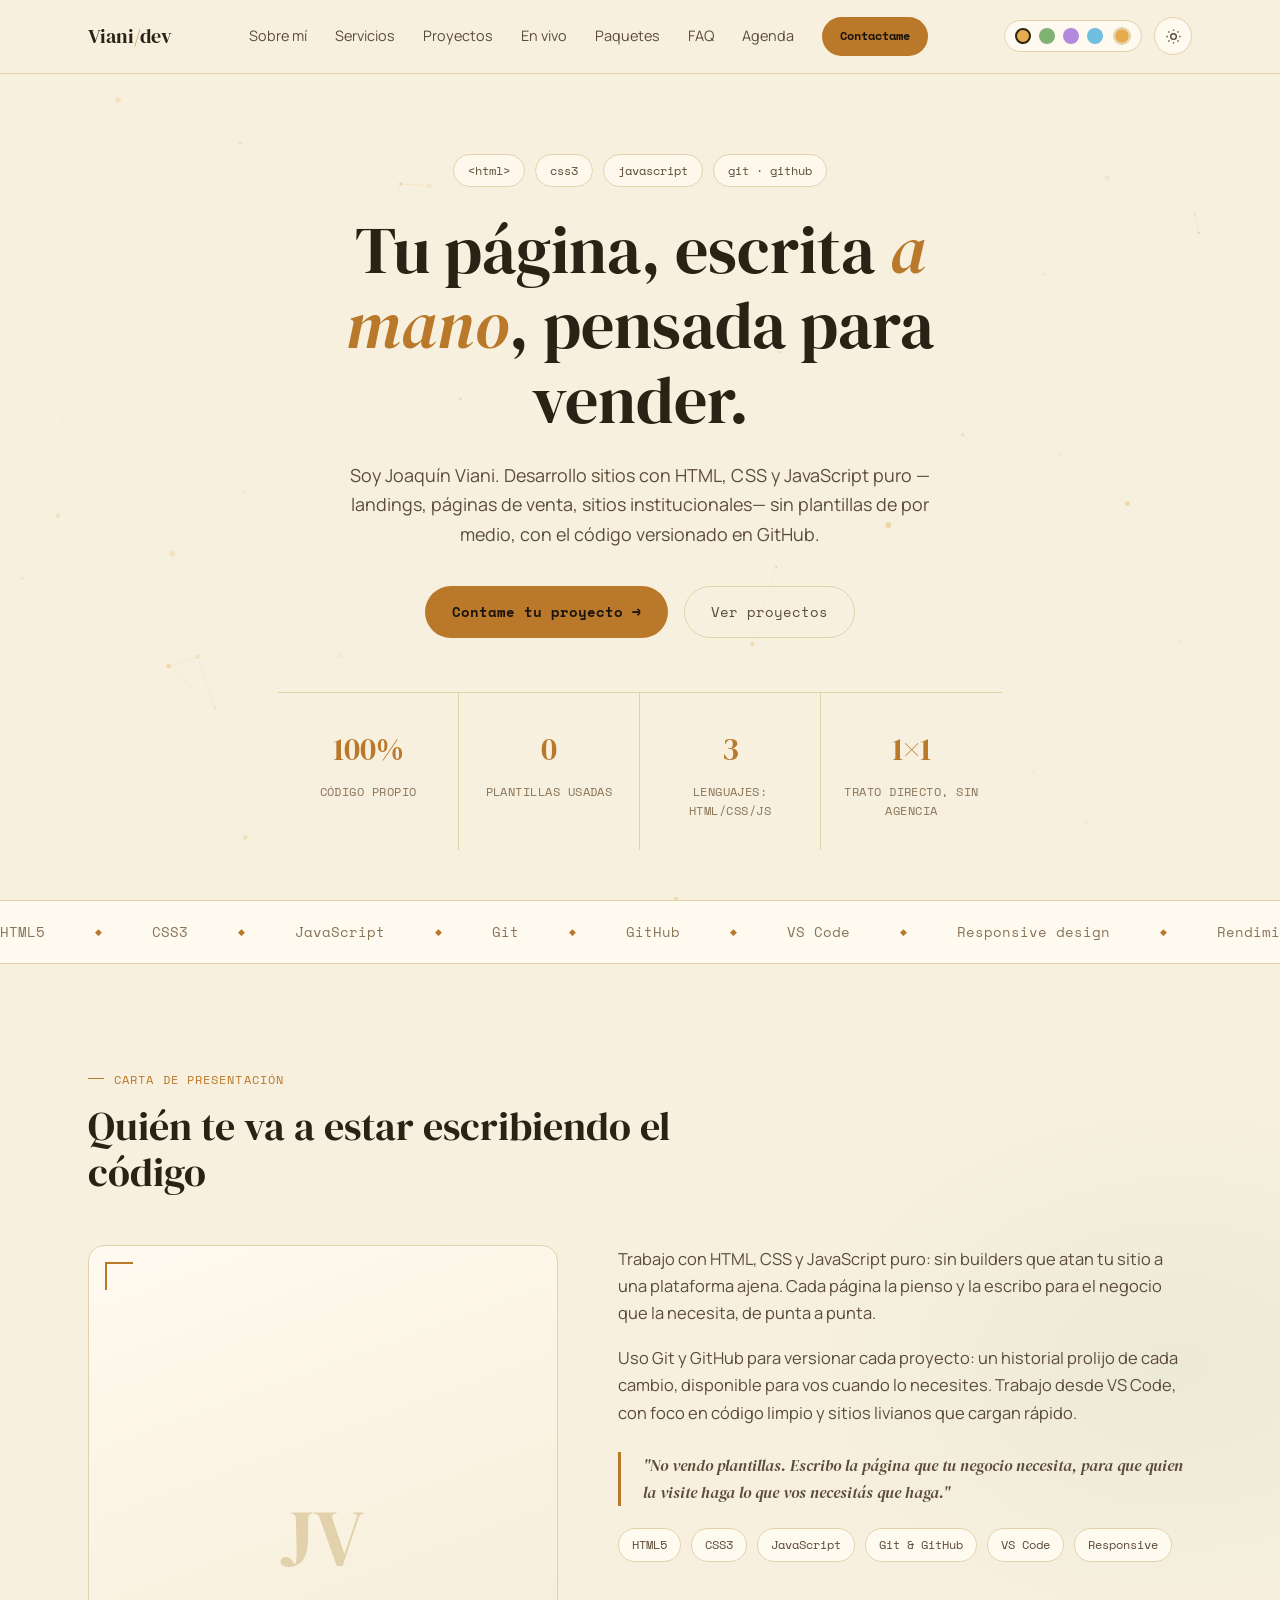
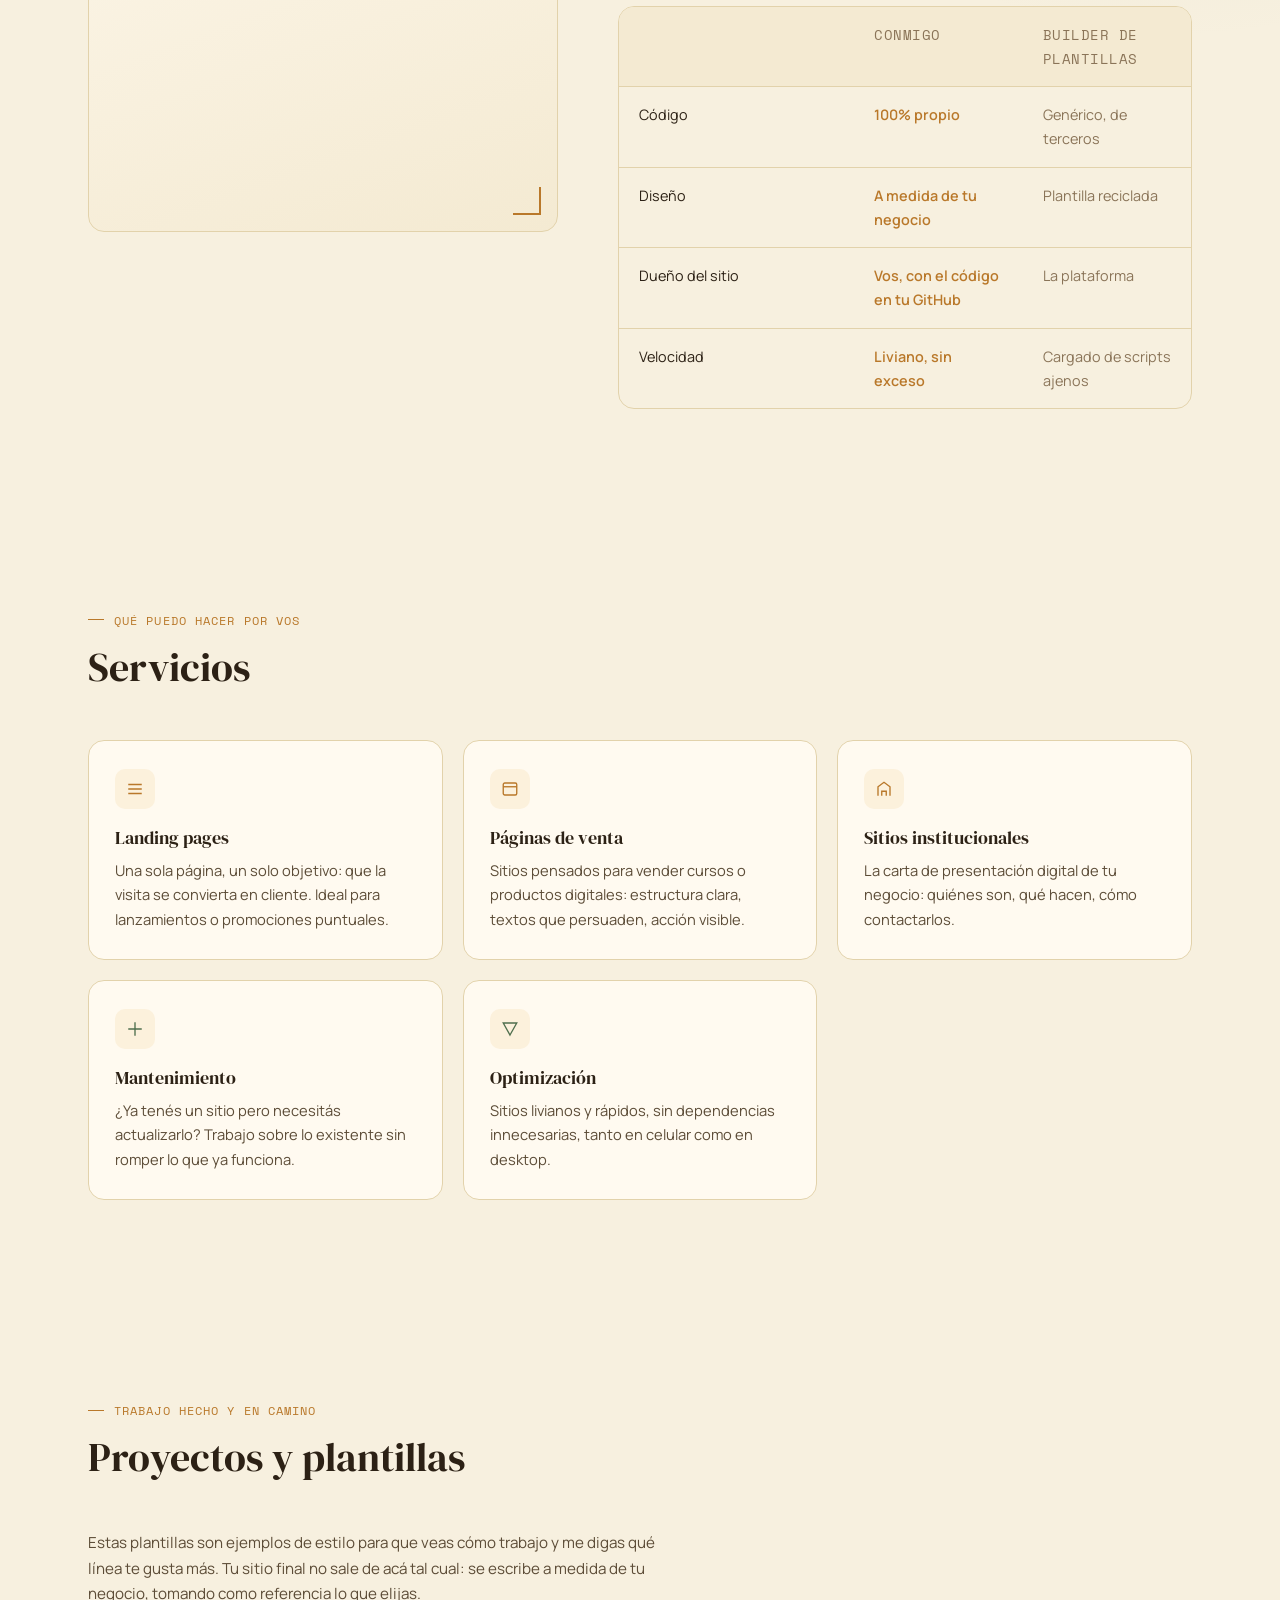
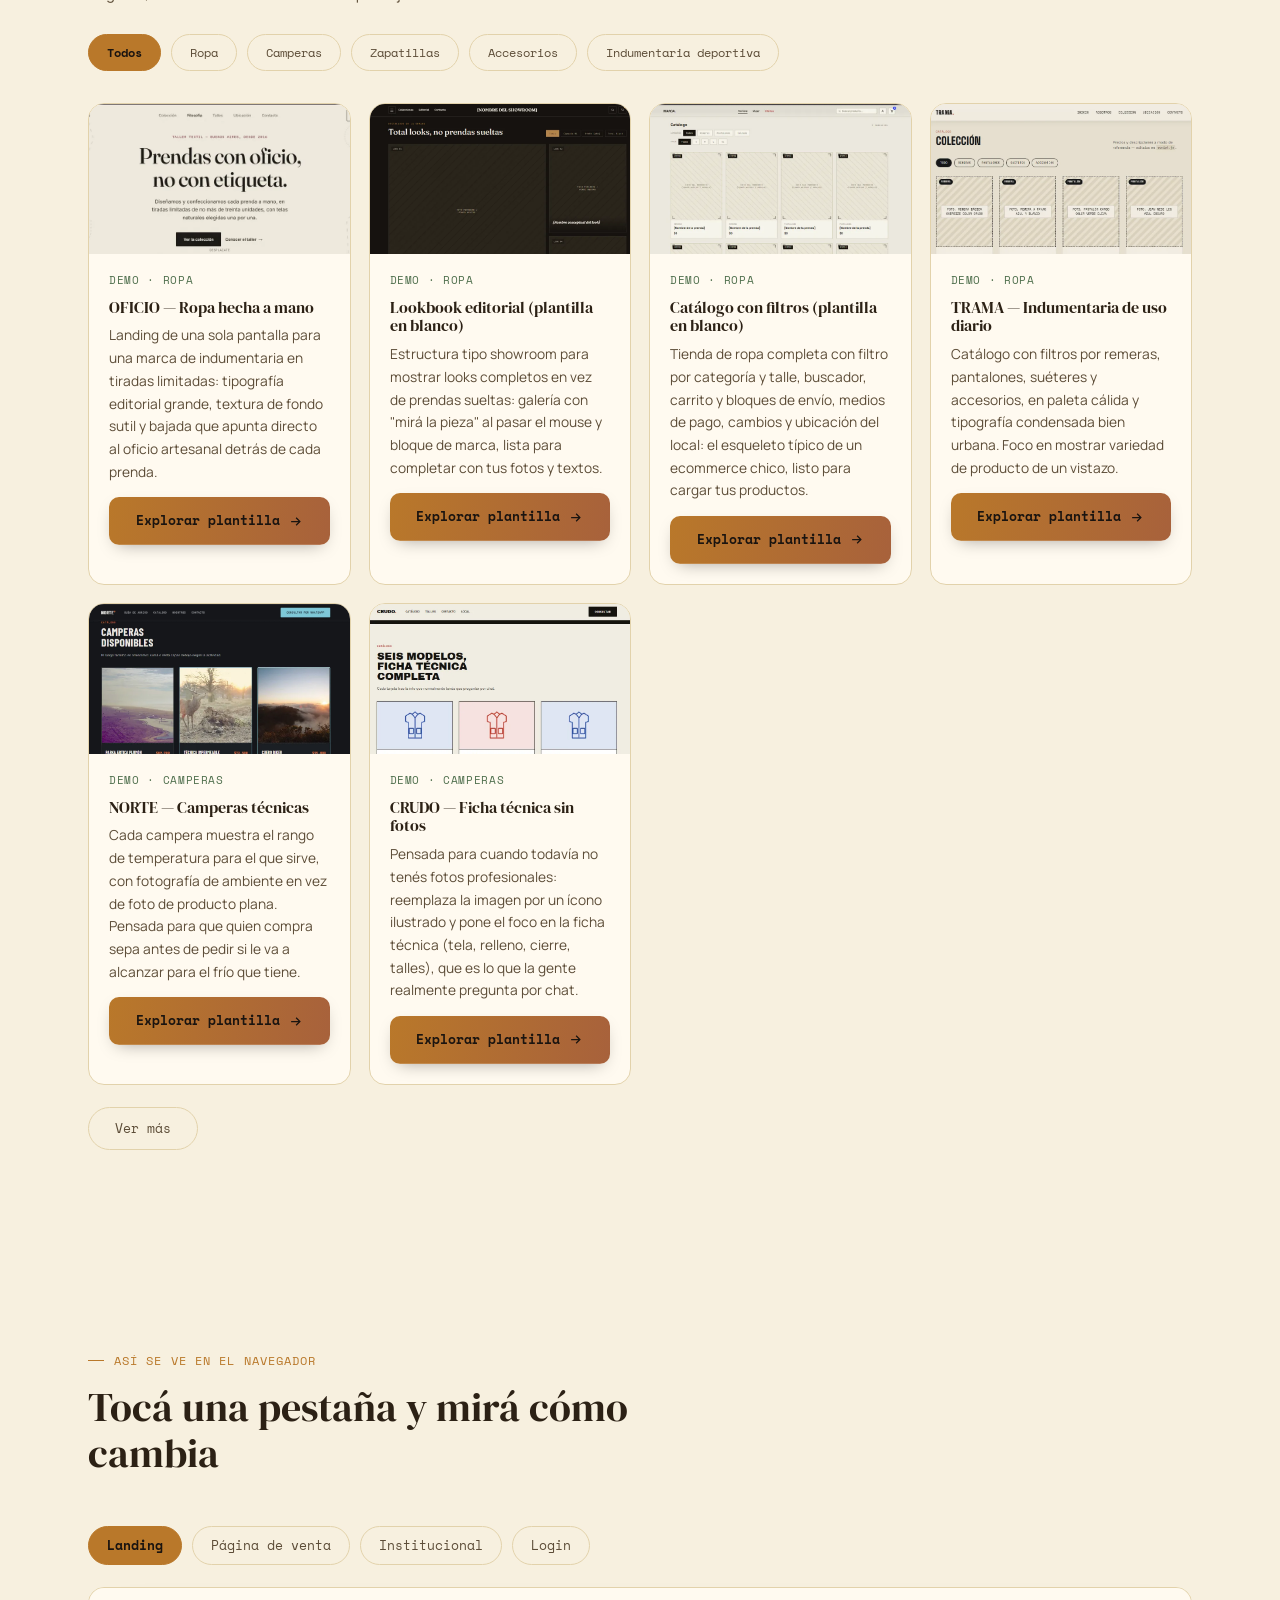
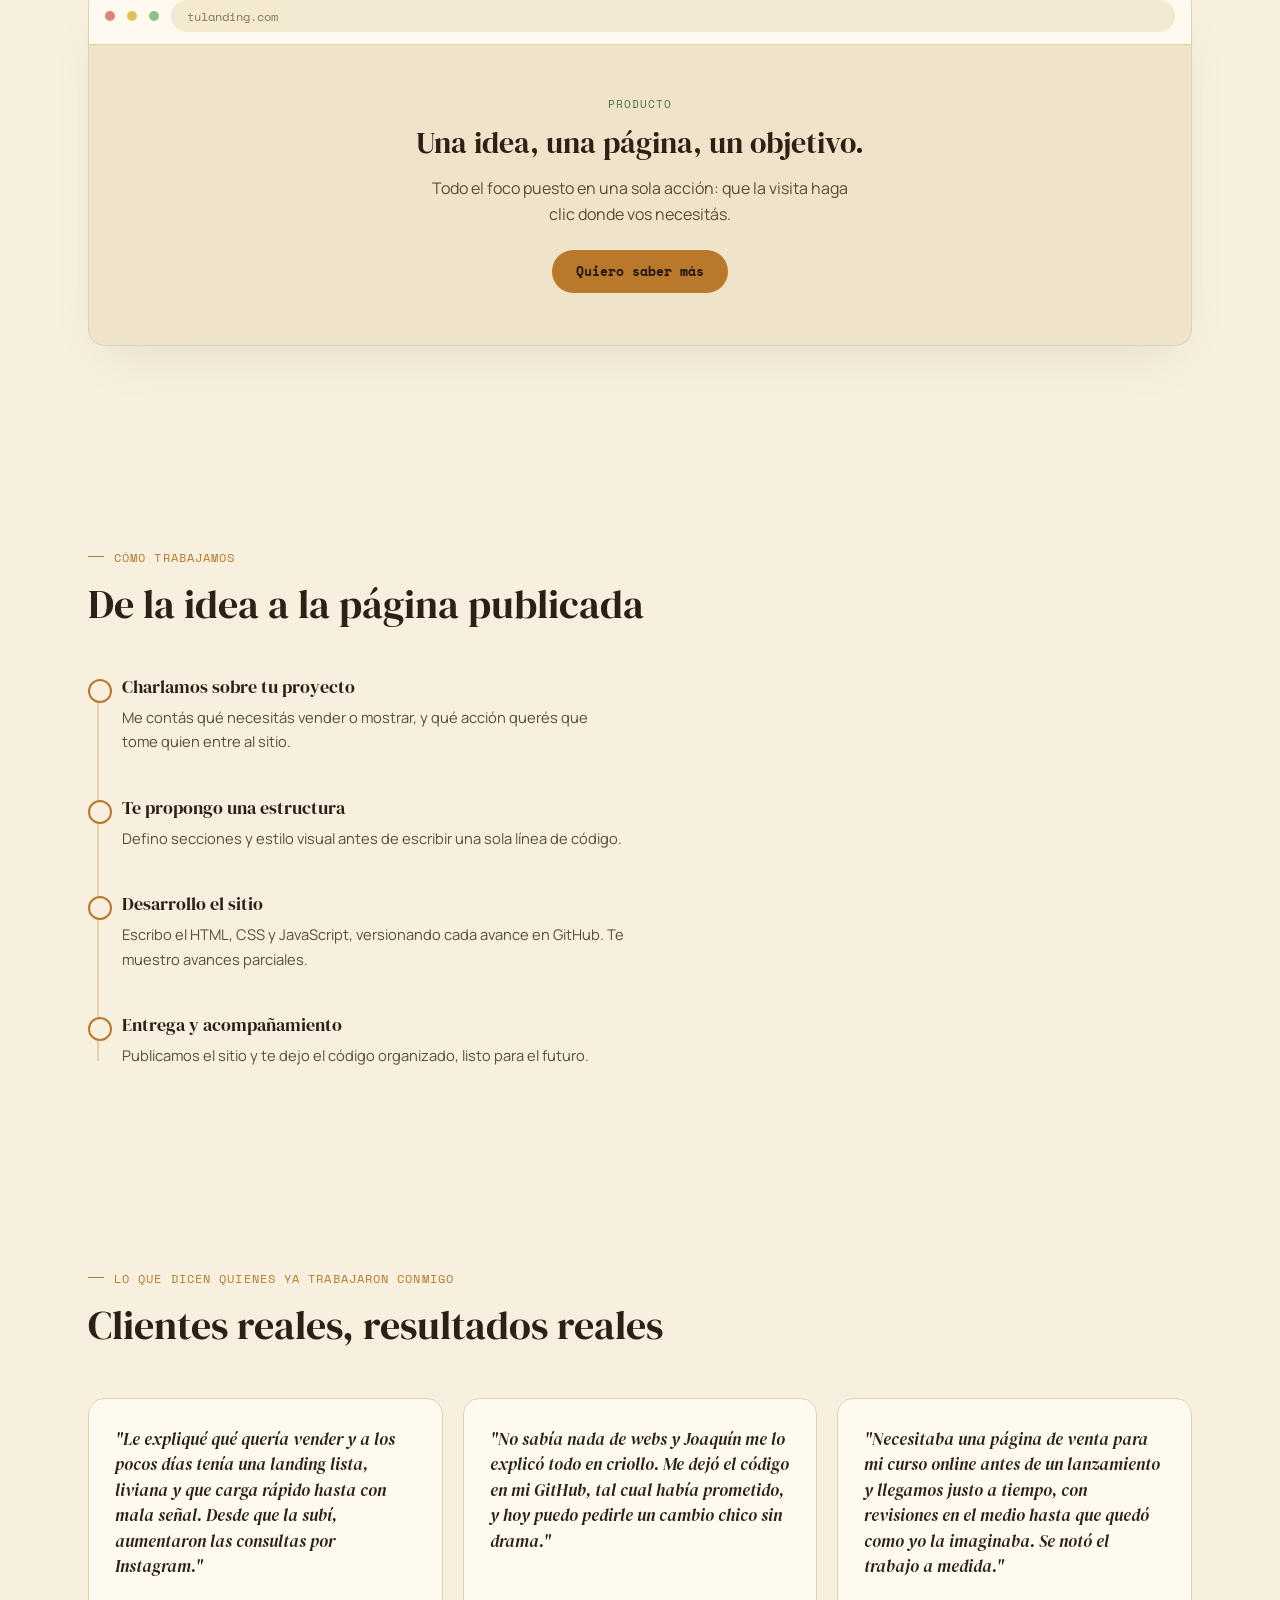
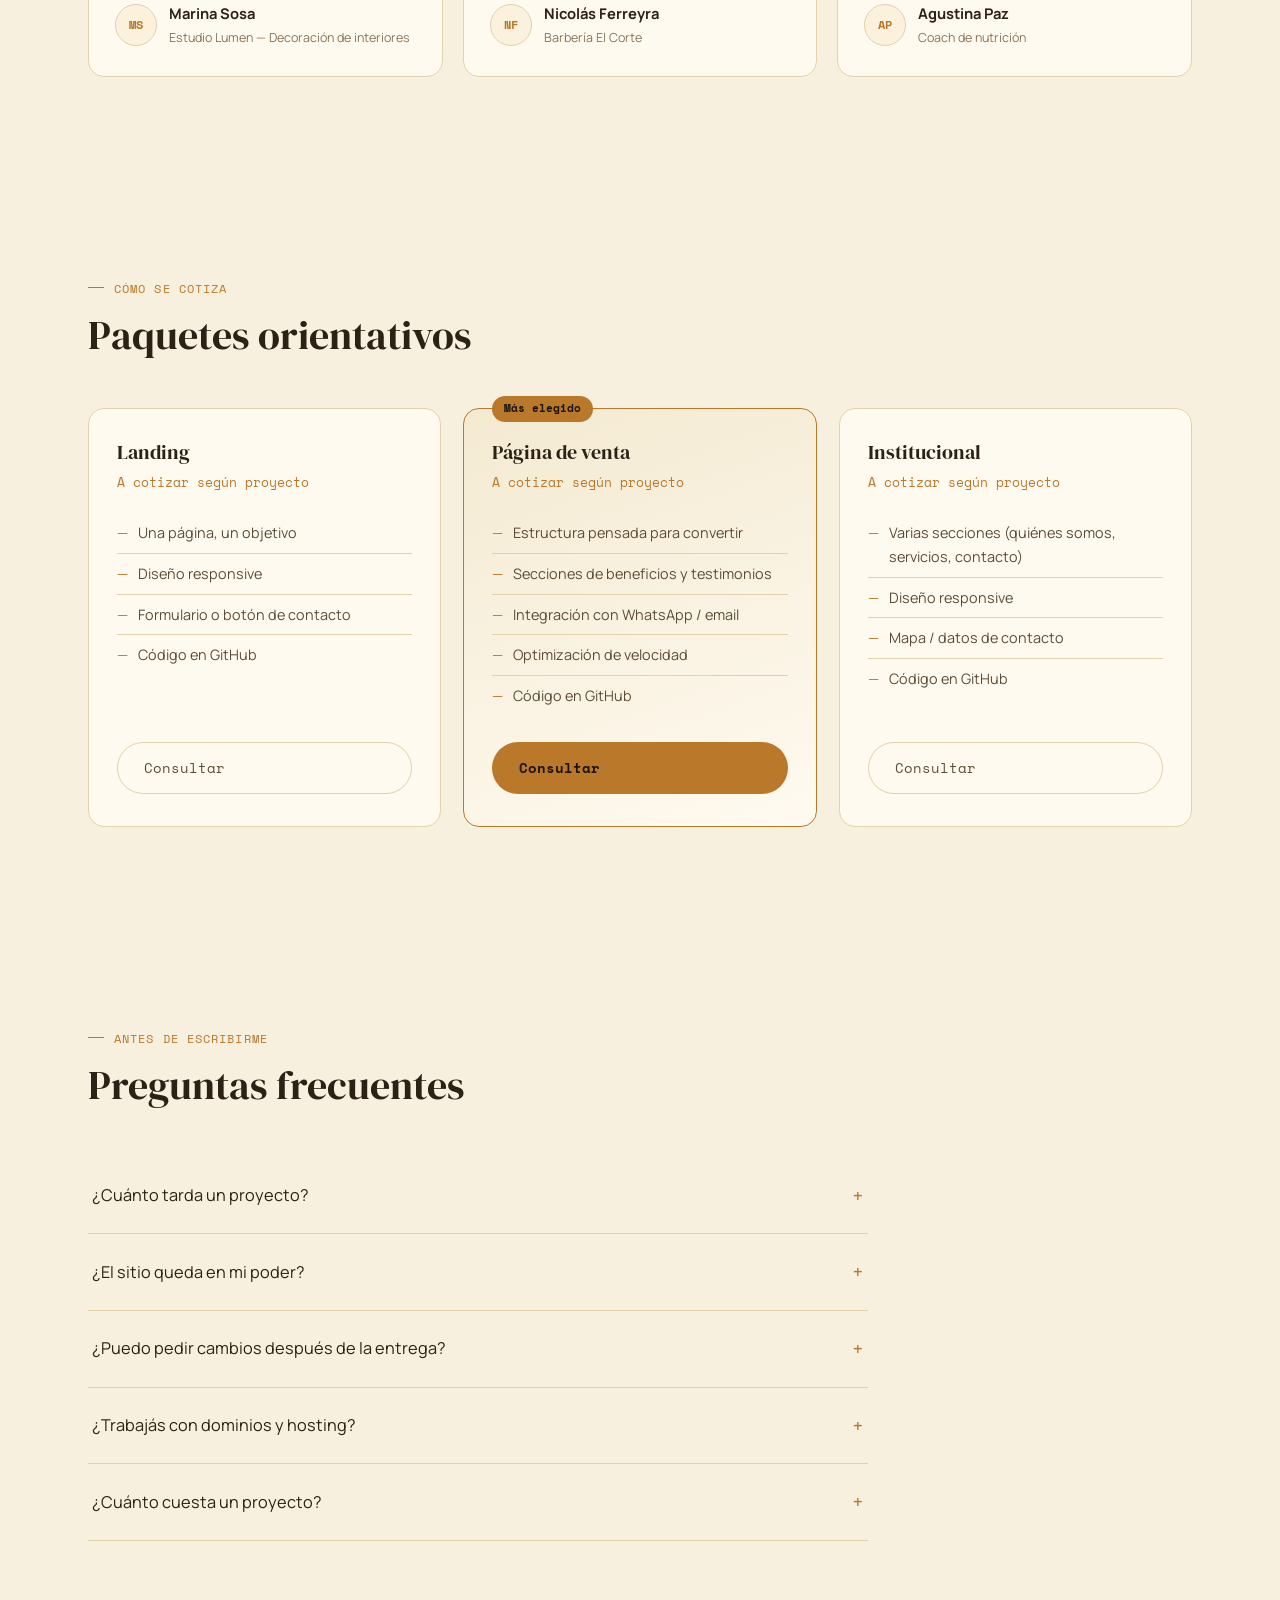
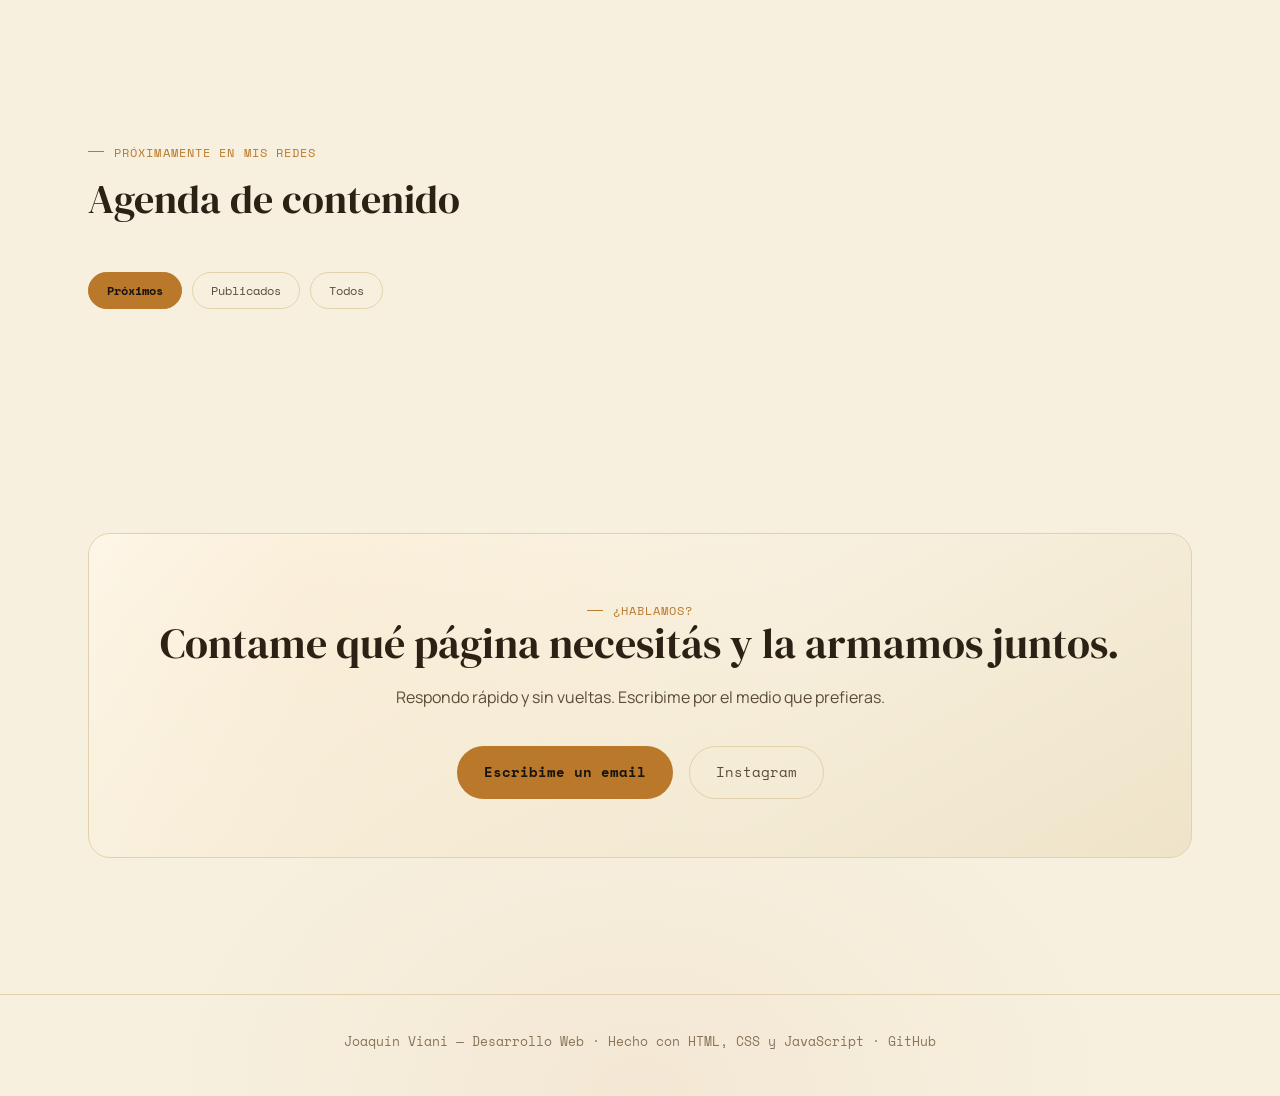
==== commit 073539ac: "Simplificar el favicon: una sola imagen para todo Antes habia 5 archivos distintos (SVG, ICO, y PNG " ====
--- a/index.html
+++ b/index.html
@@ -6,12 +6,9 @@
 <title>Joaquín Viani — Desarrollo Web</title>
 <meta name="description" content="Joaquín Viani, desarrollador web. Sitios a medida con HTML, CSS y JavaScript.">
 
-<!-- Favicon -->
-<link rel="icon" href="favicon.svg" type="image/svg+xml">
-<link rel="icon" href="favicon.ico" sizes="any">
-<link rel="icon" type="image/png" sizes="32x32" href="assets/img/favicon-32.png">
-<link rel="icon" type="image/png" sizes="192x192" href="assets/img/favicon-192.png">
-<link rel="apple-touch-icon" href="apple-touch-icon.png">
+<!-- Favicon: una sola imagen para todo (pestaña, celular, PWA) -->
+<link rel="icon" href="assets/img/favicon-512.png" type="image/png">
+<link rel="apple-touch-icon" href="assets/img/favicon-512.png">
 <link rel="manifest" href="site.webmanifest">
 <meta name="theme-color" content="#17110d">
 
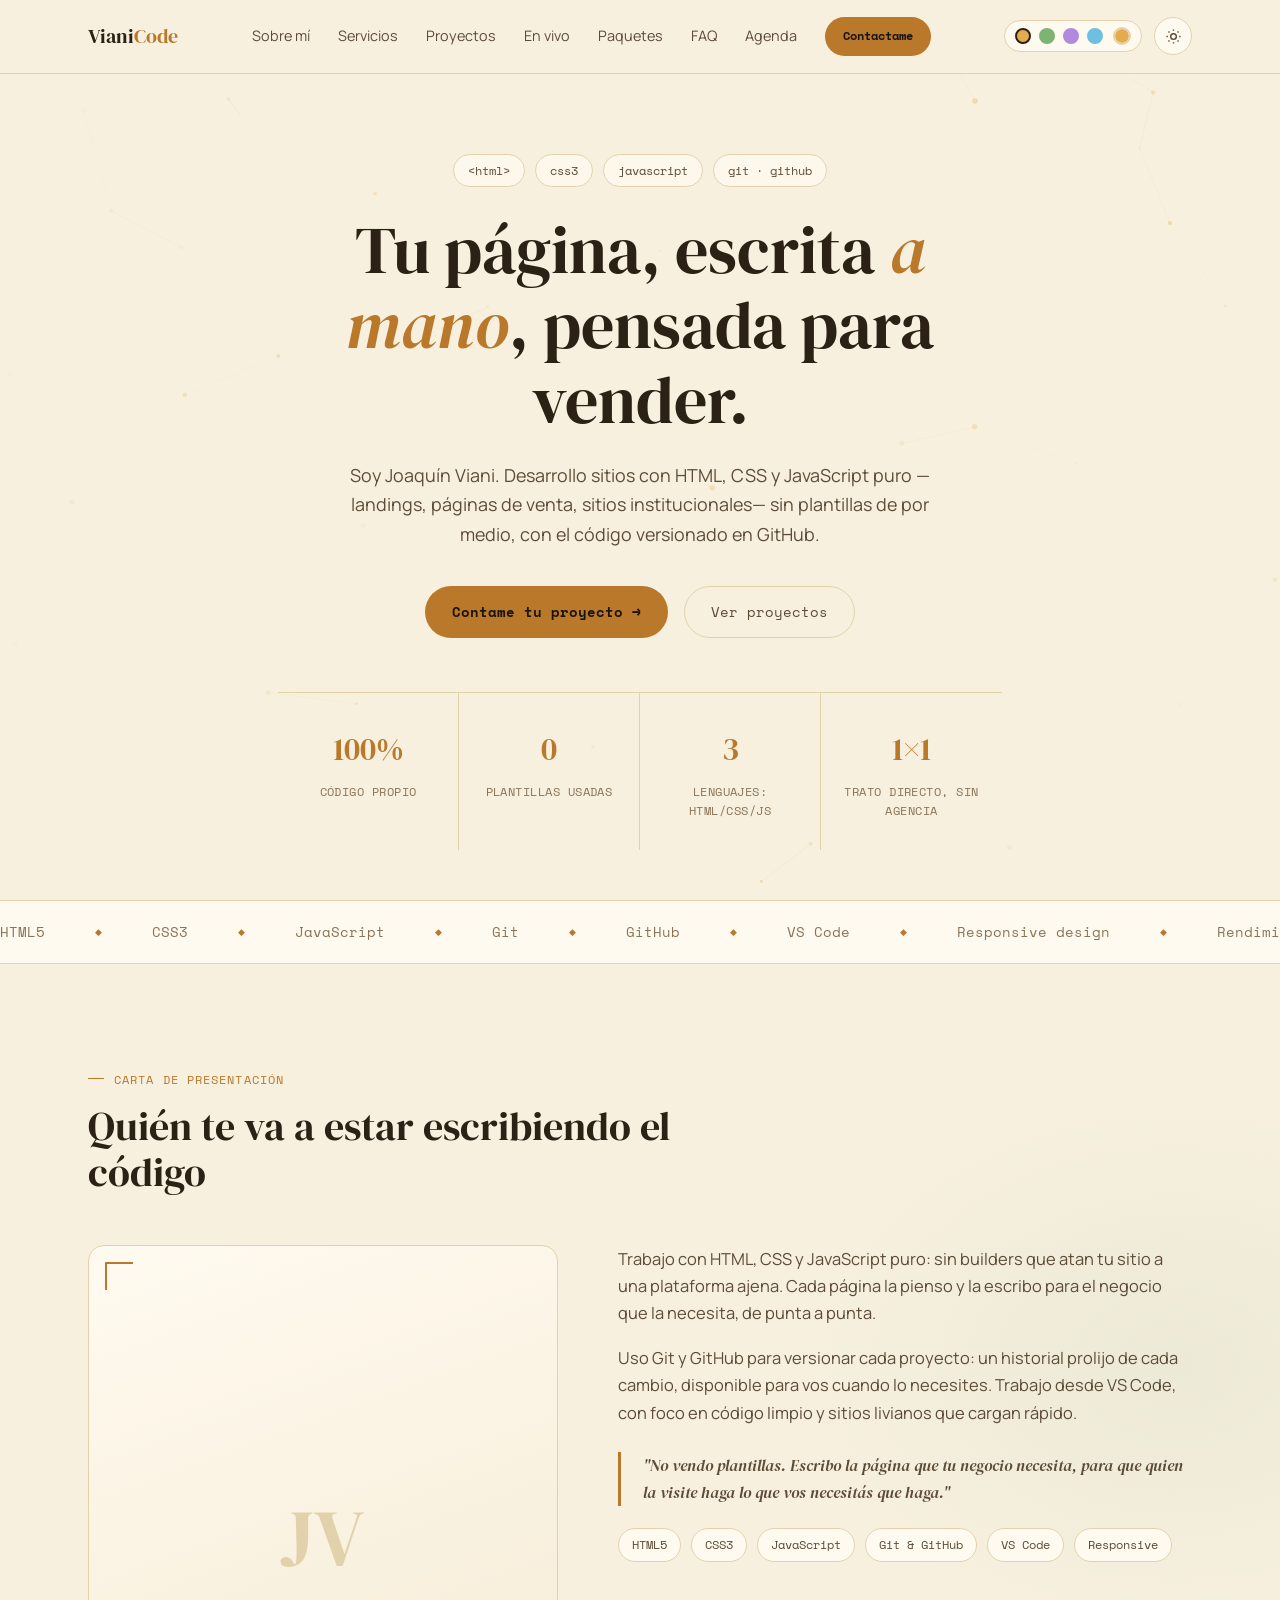
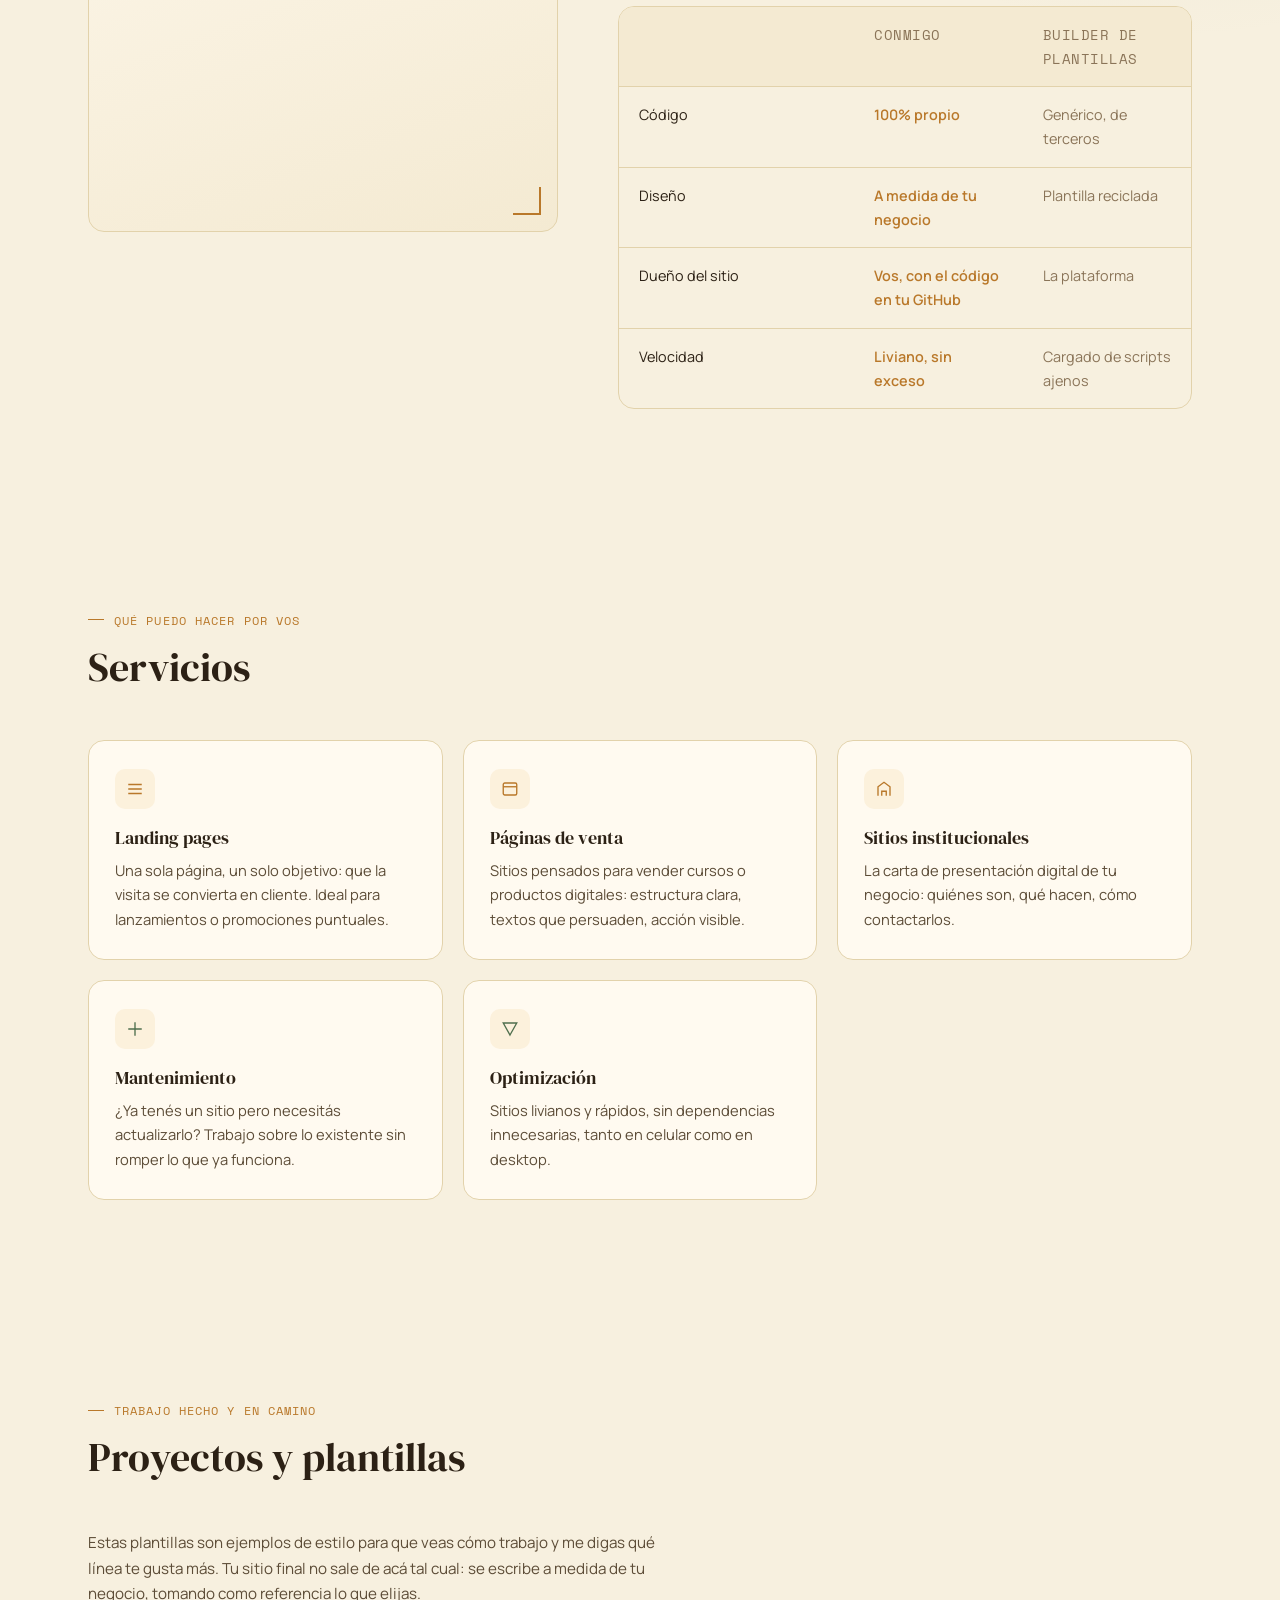
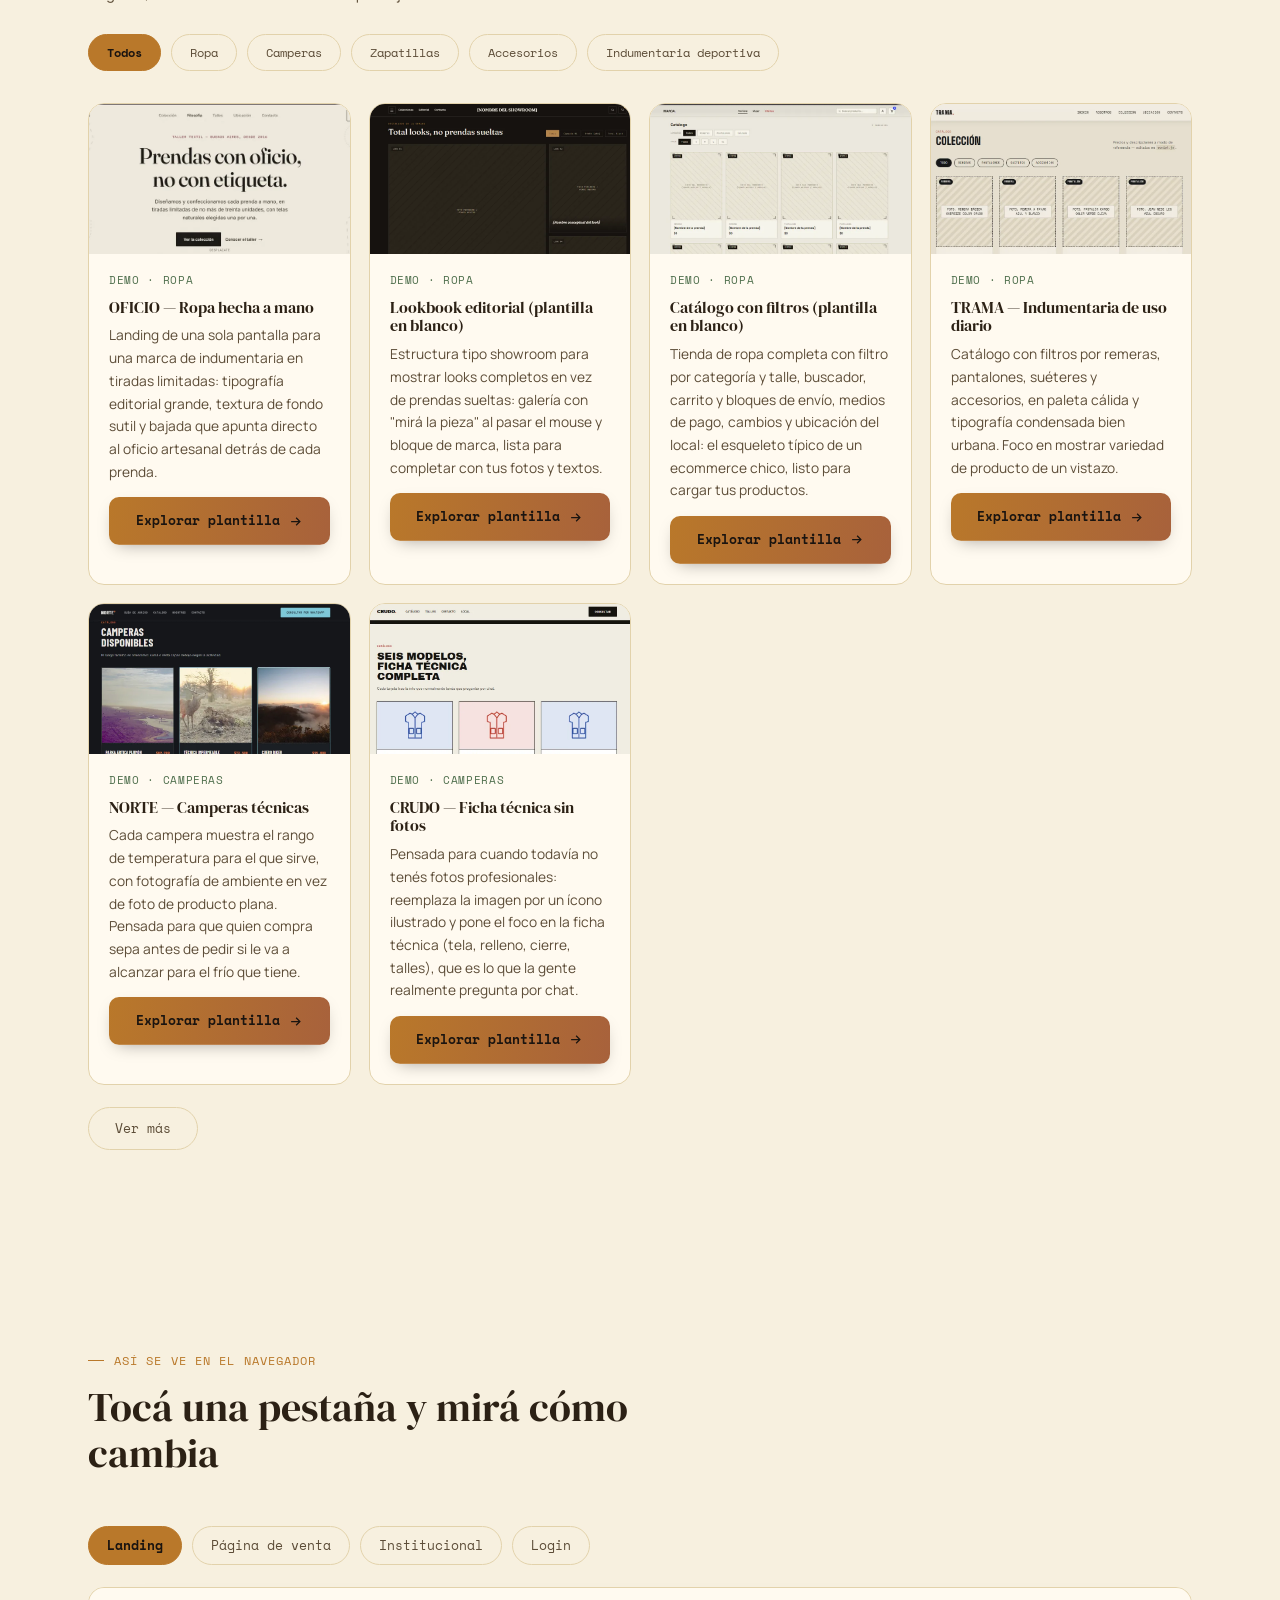
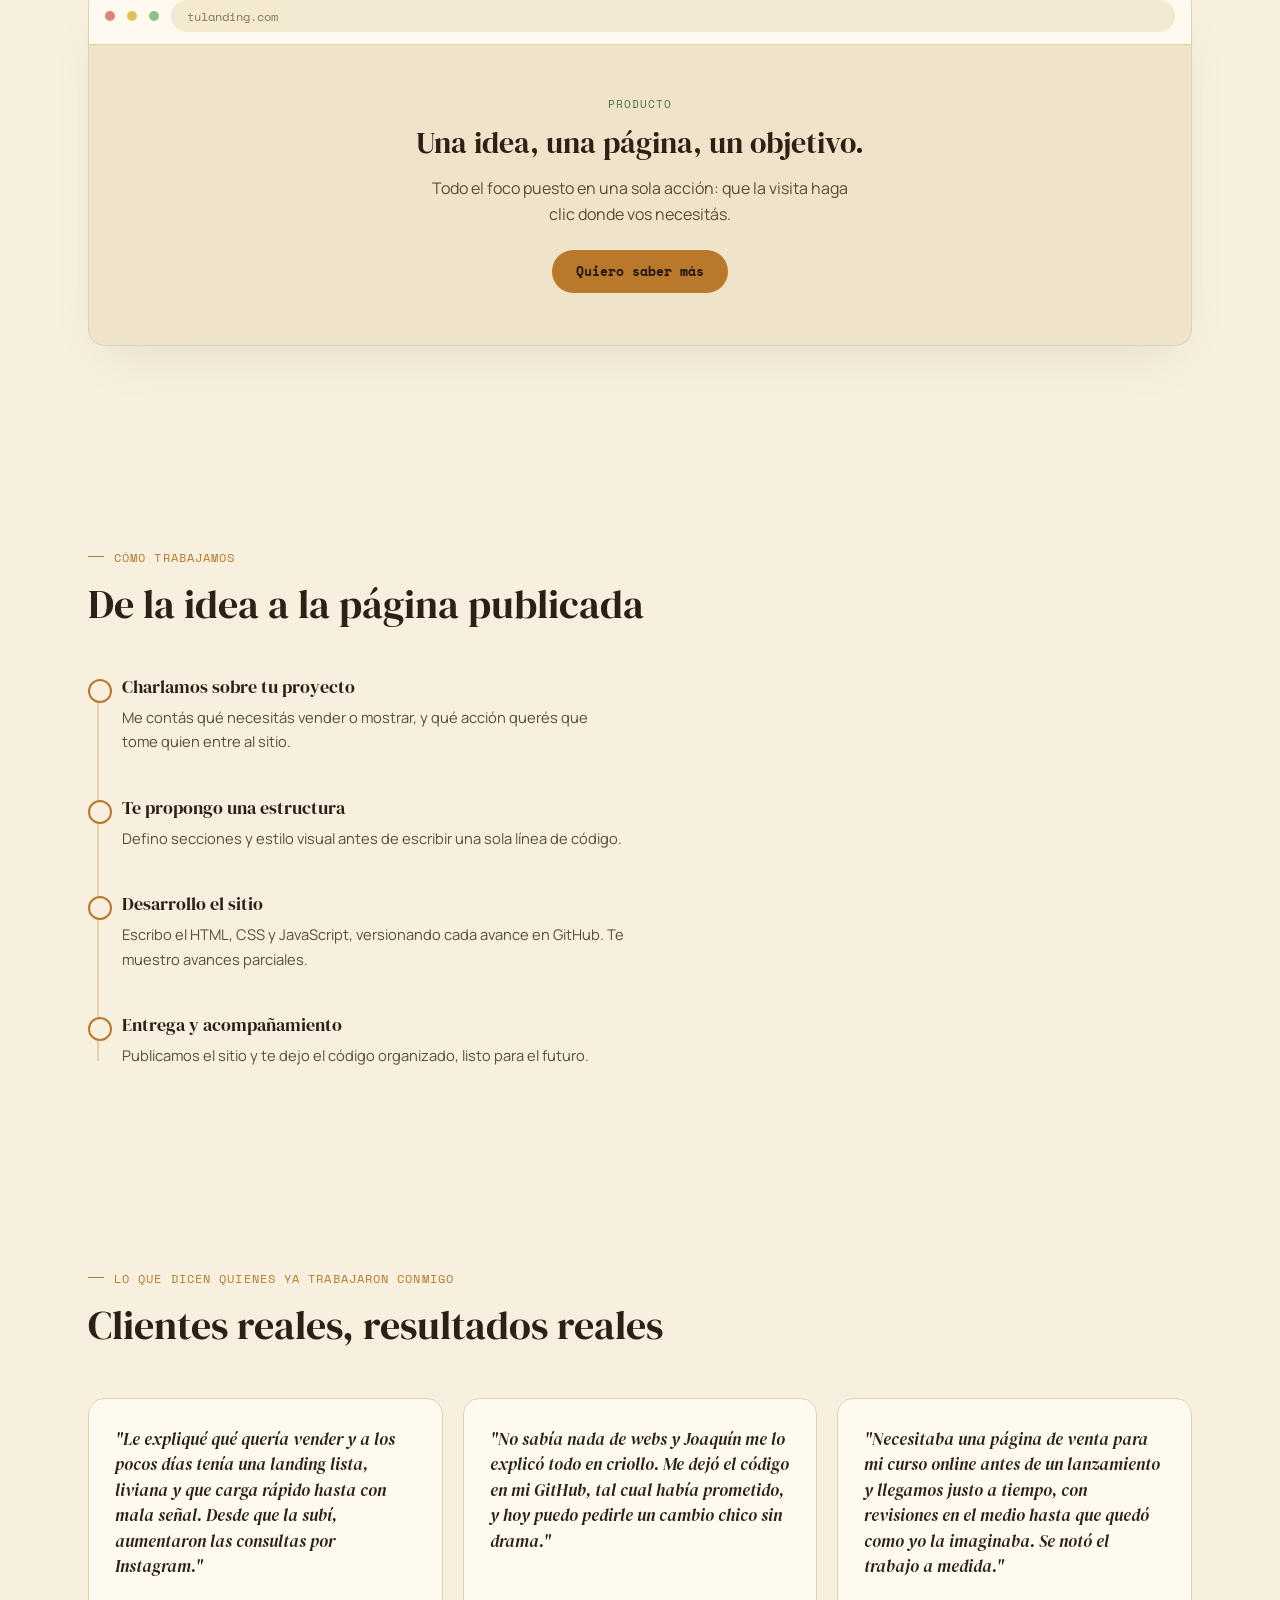
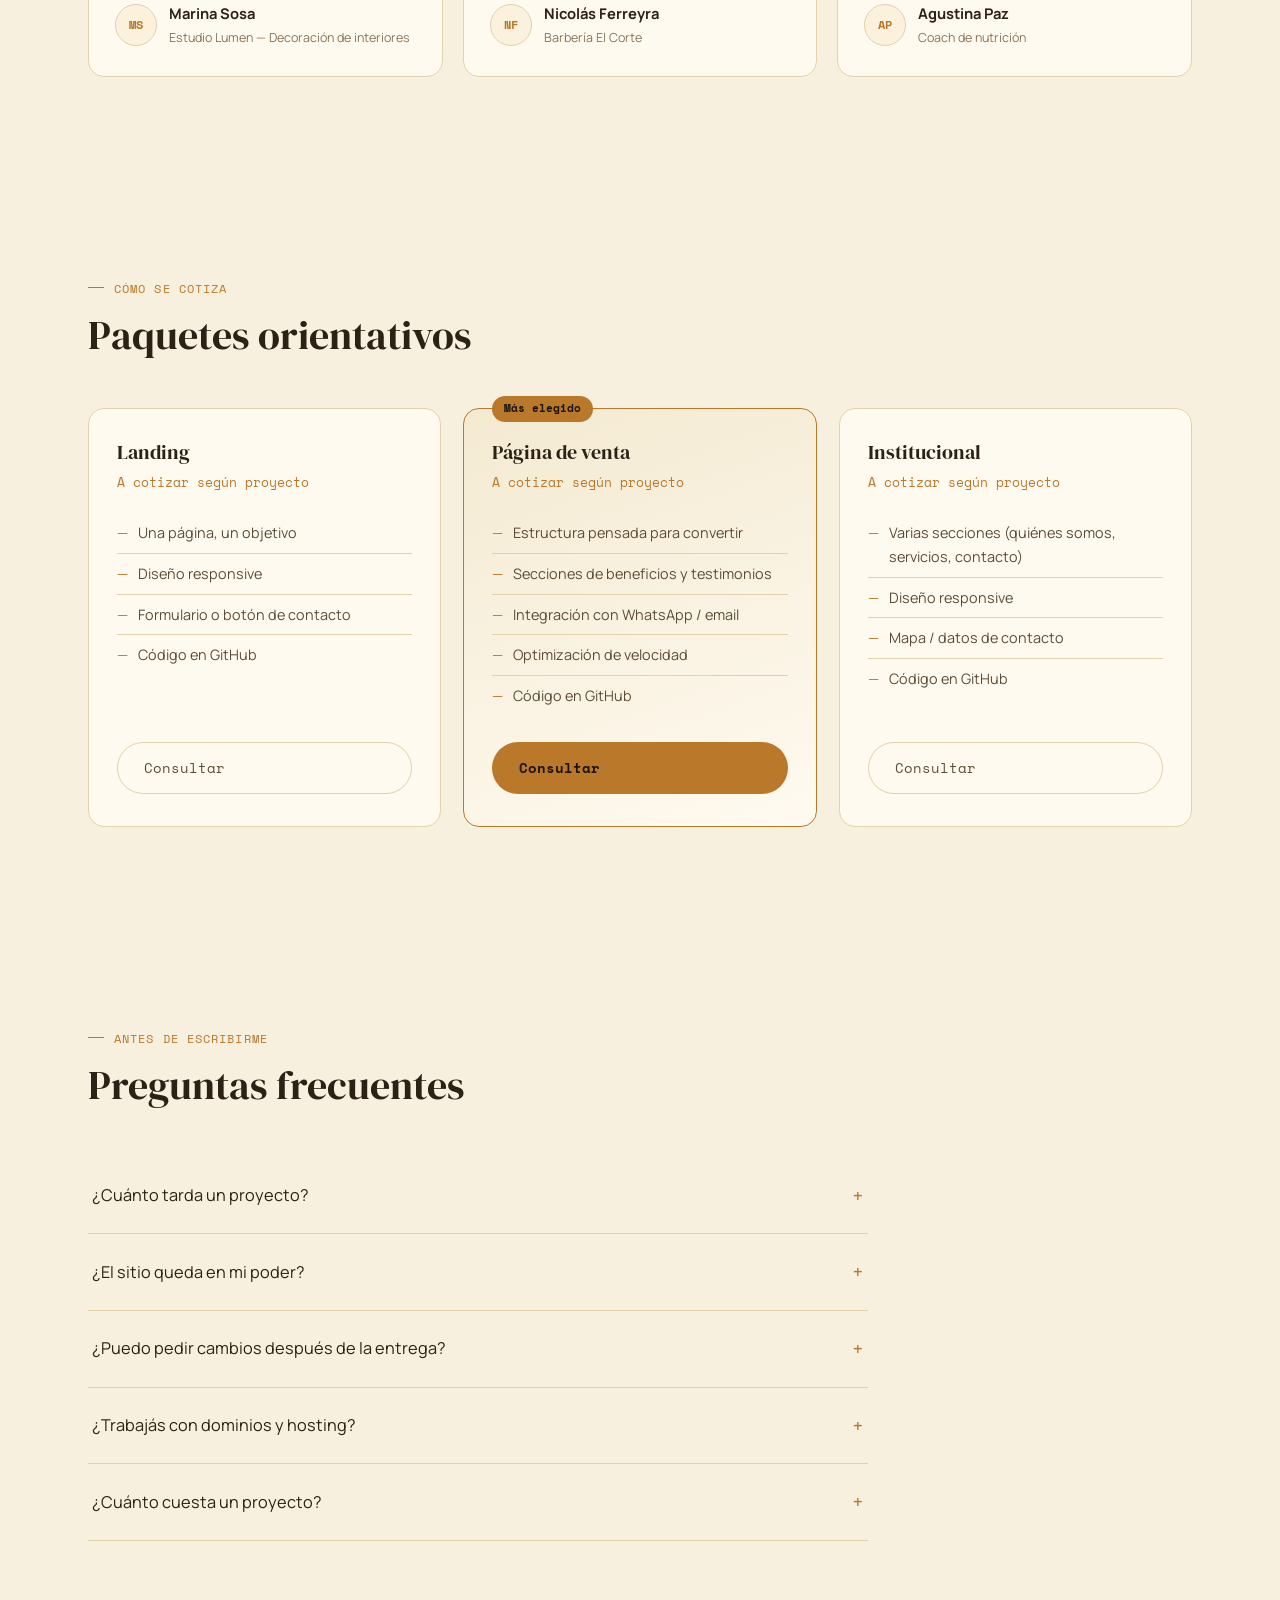
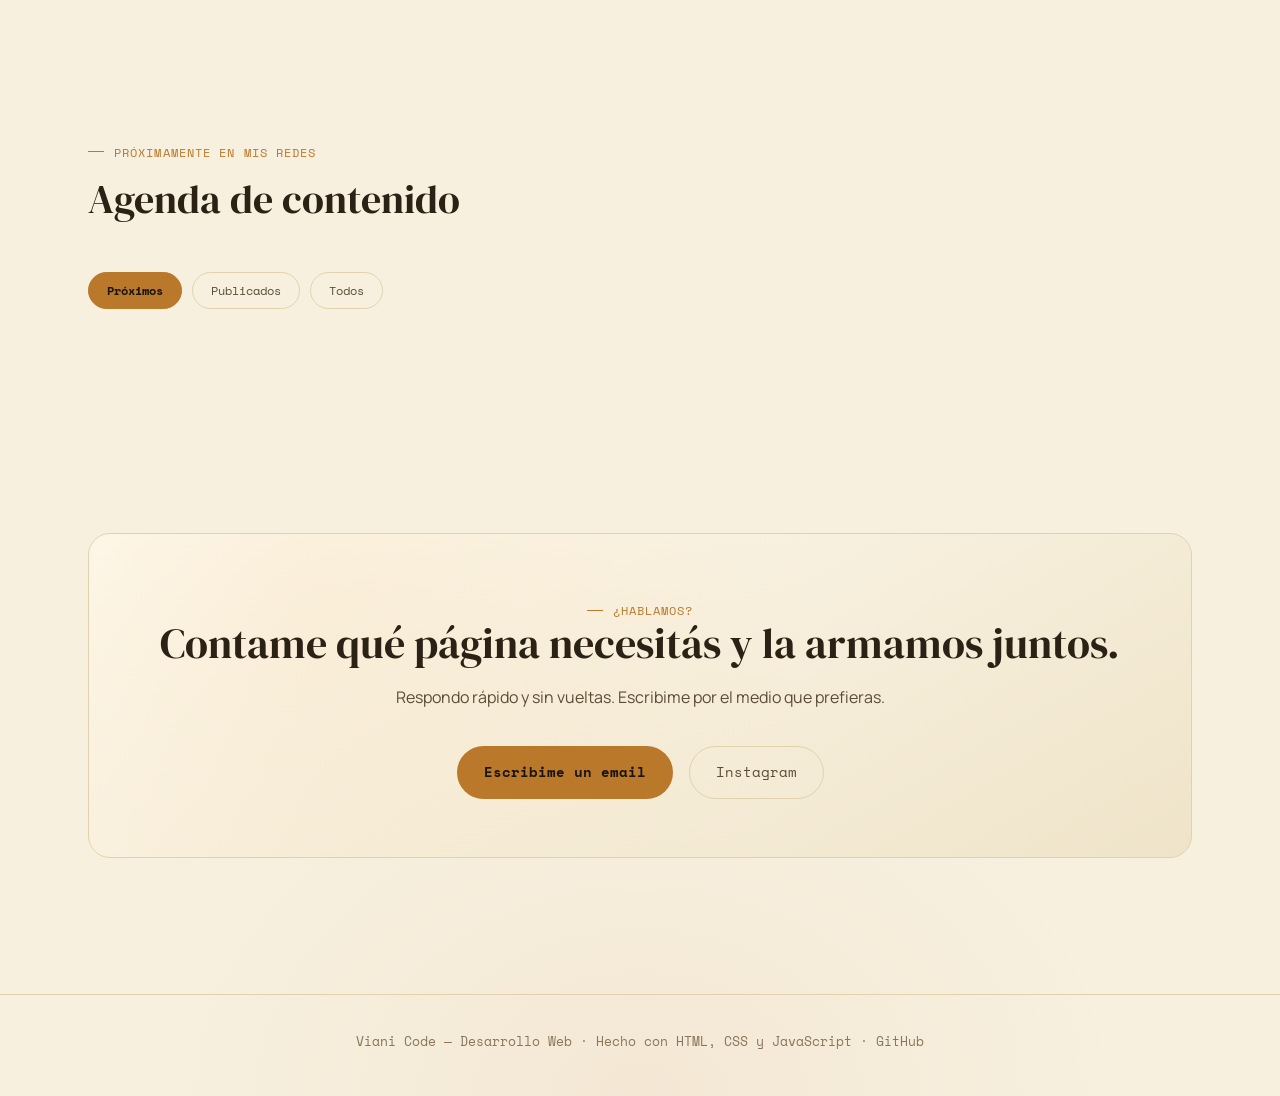
==== commit a55616dc: "Renombrar sitio a Viani Code" ====
--- a/index.html
+++ b/index.html
@@ -3,8 +3,8 @@
 <head>
 <meta charset="UTF-8">
 <meta name="viewport" content="width=device-width, initial-scale=1.0">
-<title>Joaquín Viani — Desarrollo Web</title>
-<meta name="description" content="Joaquín Viani, desarrollador web. Sitios a medida con HTML, CSS y JavaScript.">
+<title>Viani Code — Desarrollo Web</title>
+<meta name="description" content="Viani Code, desarrollo web de Joaquín Viani. Sitios a medida con HTML, CSS y JavaScript.">
 
 <!-- Favicon: una sola imagen para todo (pestaña, celular, PWA) -->
 <link rel="icon" href="assets/img/favicon-512.png" type="image/png">
@@ -15,14 +15,14 @@
 <!-- Open Graph / Twitter Card -->
 <meta property="og:type" content="website">
 <meta property="og:url" content="https://vianidev.github.io/">
-<meta property="og:title" content="Joaquín Viani — Desarrollo Web">
+<meta property="og:title" content="Viani Code — Desarrollo Web">
 <meta property="og:description" content="Sitios a medida con HTML, CSS y JavaScript. Rápidos, prolijos y hechos para convertir.">
 <meta property="og:image" content="https://vianidev.github.io/assets/img/og-image.jpg">
 <meta property="og:image:width" content="1200">
 <meta property="og:image:height" content="630">
 <meta property="og:locale" content="es_AR">
 <meta name="twitter:card" content="summary_large_image">
-<meta name="twitter:title" content="Joaquín Viani — Desarrollo Web">
+<meta name="twitter:title" content="Viani Code — Desarrollo Web">
 <meta name="twitter:description" content="Sitios a medida con HTML, CSS y JavaScript. Rápidos, prolijos y hechos para convertir.">
 <meta name="twitter:image" content="https://vianidev.github.io/assets/img/og-image.jpg">
 
@@ -36,7 +36,7 @@
 
 <header>
   <nav>
-    <div class="logo">Viani<em>/</em>dev</div>
+    <div class="logo">Viani<em>Code</em></div>
     <div class="nav-links">
       <a href="#sobre-mi">Sobre mí</a>
       <a href="#servicios">Servicios</a>
@@ -461,7 +461,7 @@
 
 <footer>
   <div class="wrap">
-    <p>Joaquín Viani — Desarrollo Web · Hecho con HTML, CSS y JavaScript · <a href="https://github.com/vianidev">GitHub</a></p>
+    <p>Viani Code — Desarrollo Web · Hecho con HTML, CSS y JavaScript · <a href="https://github.com/vianidev">GitHub</a></p>
   </div>
 </footer>
 
